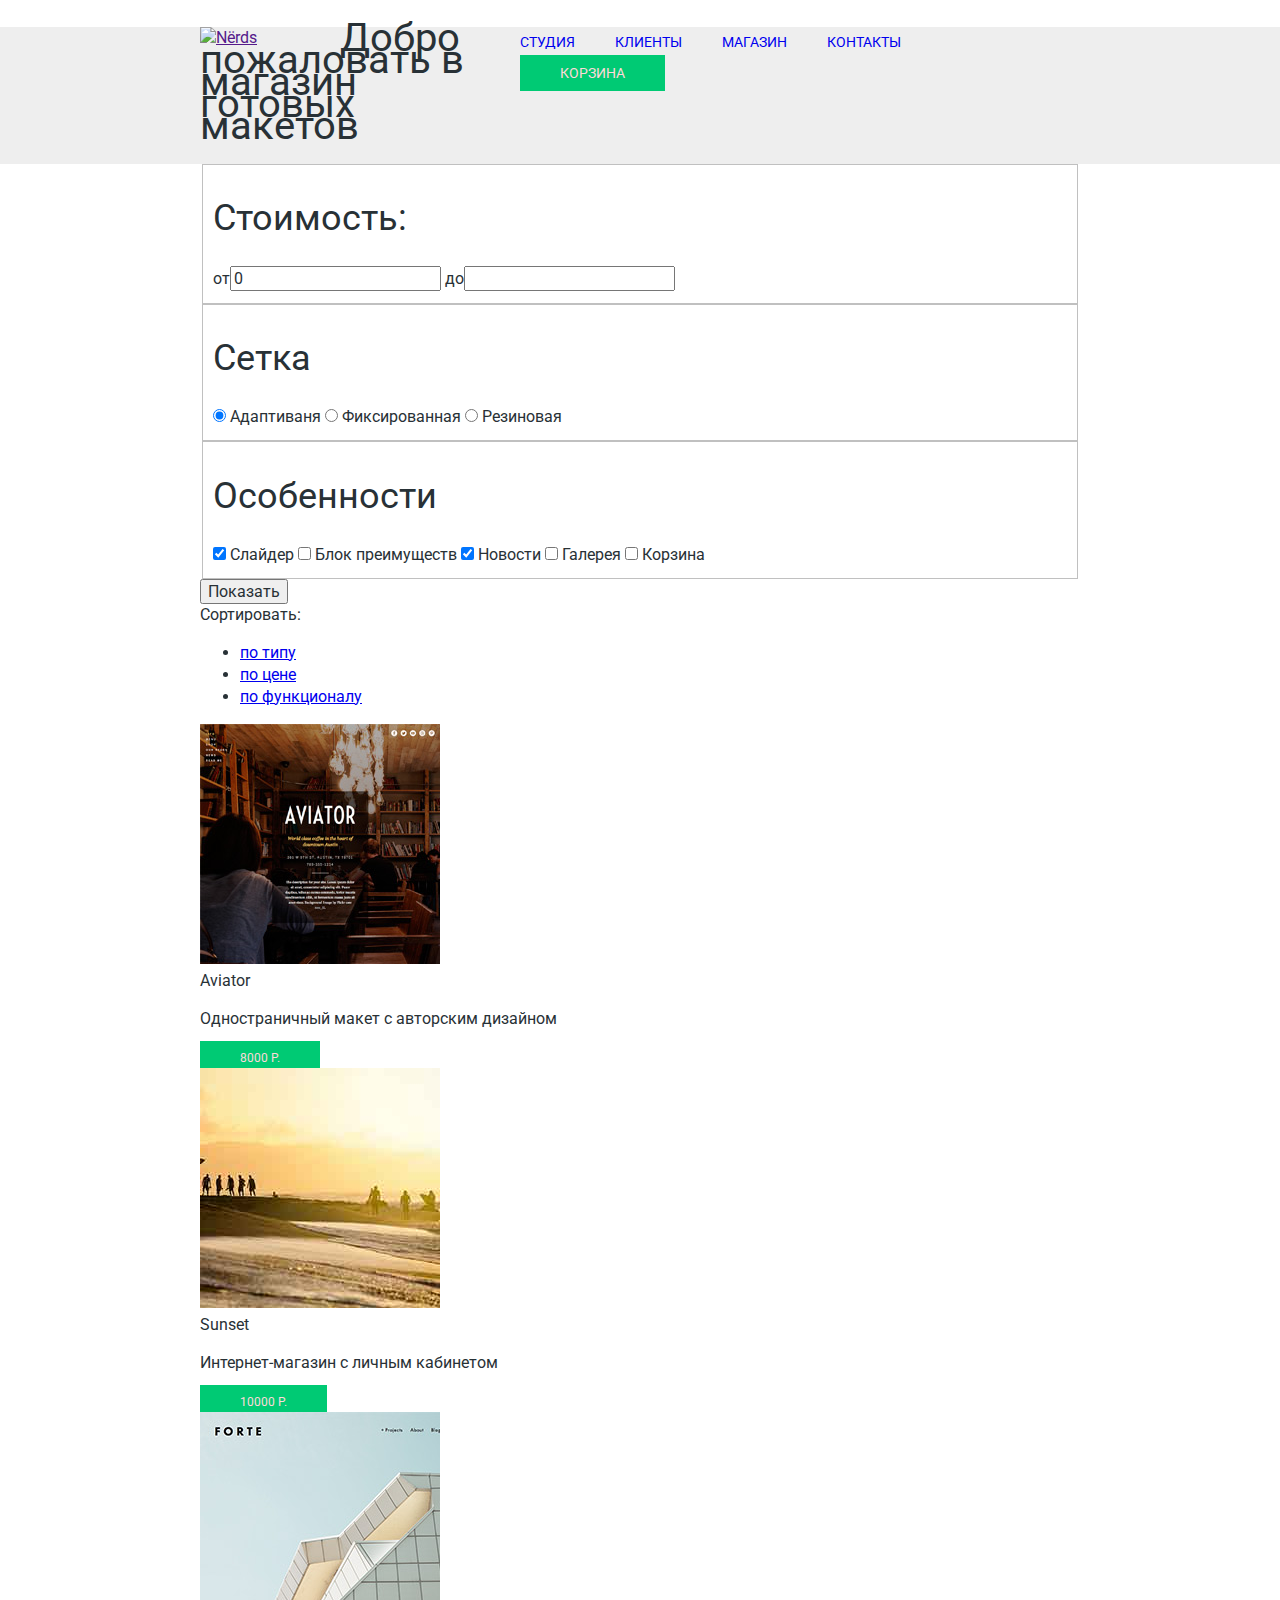
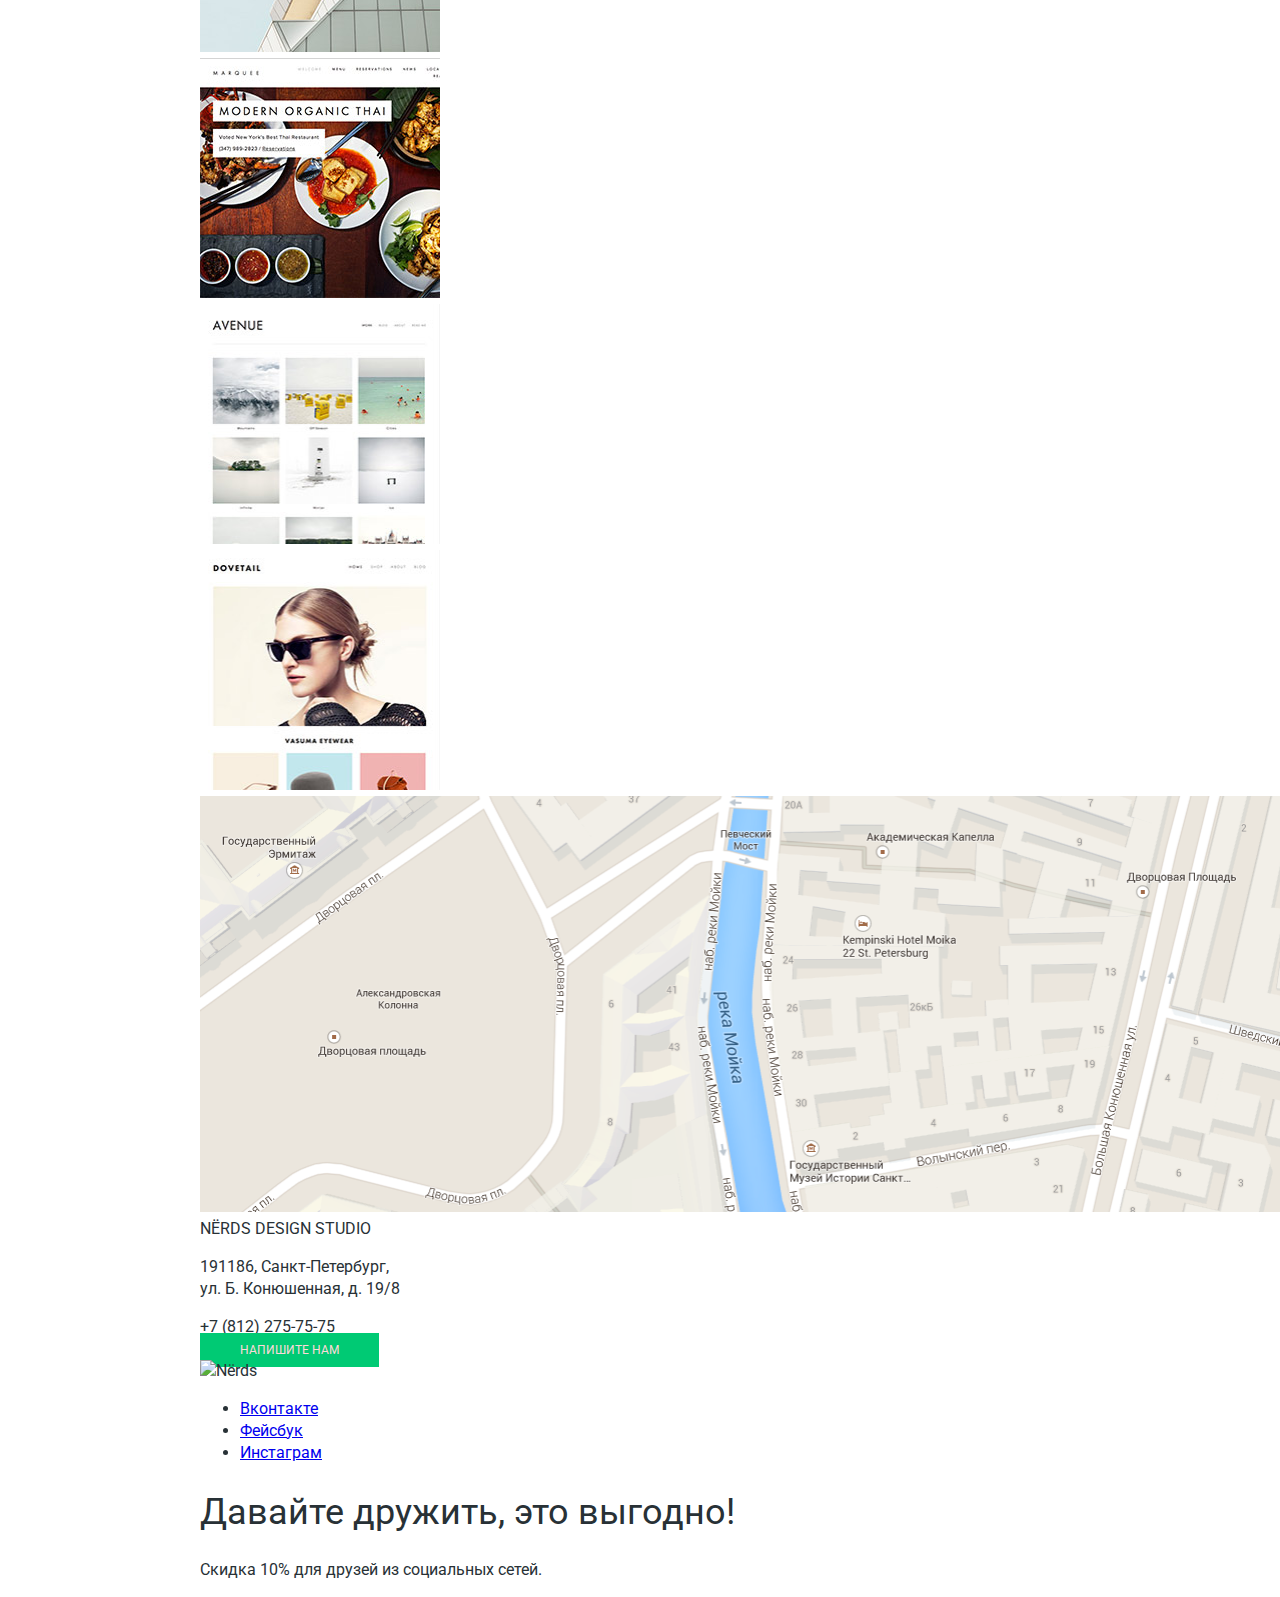
==== catalog.html @ 4772abea "grid nerds style.css for index" ====
<!DOCTYPE html>
<html>
  <head>
    <meta charset="utf-8">
    <title>Дизайн-студия "Nёrds"</title>
    <link href='https://fonts.googleapis.com/css?family=Roboto:500&amp;subset=latin,cyrillic-ext,latin-ext' rel='stylesheet' type='text/css'>
    <link href="css/normalize.css" rel="stylesheet">
    <link href="css/style.css" rel="stylesheet">
  </head>
  <body>
    <header class="main-header">
      <div class="container clearfix">
        <div class="header-logo">
          <a href=""><img src="img/logo.png" width="160" height="88" alt="Nёrds"></a>
        </div>
        <nav class="breadcrumbs">
          <ul>
            <li>
              <a href="#">Студия</a>
            </li>
            <li>
              <a href="#">Клиенты</a>
            </li>
            <li>
              <a href="#">Магазин</a>
            </li>
            <li>
              <a href="#">Контакты</a>
            </li>
          </ul>
          <a class="cart btn" href="#">Корзина</a>
        </nav>
        <h1 class="page-title">Добро пожаловать в магазин готовых макетов</h1>
      </div>
    </header>
    <main class="container clearfix">
      <div class="filter-block">
        <form action="#" method="get">
          <fieldset>
            <h2 class="price">Стоимость:</h2>
            <div class="range">
              <span class="range left"></span>
              <span class="range-right"></span>
            </div>
            <label>от<input type="number" name="price-from" value="0"> </label>
            <label>до<input type="number" name="price-to" value"15000"> </label>
          </fieldset>
          <fieldset>
            <h2 class="grid">Сетка</h2>
            <label>
              <input type="radio" name="grid" value="responsive" checked>
              Адаптиваня
            </label>
            <label>
              <input type="radio" name="grid" value="fixed">
              Фиксированная
            </label>
            <label>
              <input type="radio" name="grid" value="fluid">
              Резиновая
            </label>
          </fieldset>
          <fieldset>
            <h2>Особенности</h2>
            <label><input type="checkbox" name="slider" checked>
              Слайдер
            </label>
            <label><input type="checkbox" name="features">
              Блок преимуществ
            </label>
            <label><input type="checkbox" name="news"checked>
              Новости
            </label>
            <label><input type="checkbox" name="gallery">
              Галерея
            </label>
            <label><input type="checkbox" name="busket">
              Корзина
            </label>
          </fieldset>
          <input type="submit" value="Показать">
        </form>
      </div>
      <div class="catalog-box"
        <div class="sorter-panel">
          <span class="sort">Сортировать:</span>
          <ul>
            <li>
              <a class="by-type" href="#">по типу</a>
            </li>
            <li>
              <a class="by-price" href="#">по цене</a>
            </li>
            <li>
              <a class="by-function" href="#">по функционалу</a>
            </li>
          </ul>
          <spam class="sorter-indicator"></spam>
        </div>
        <div class="layout-catalog">

          <div class="layout layout-1">
            <div class="layout-box top-strip"></div>
            <a class="layout-preview" href="#">
              <img src="img/aviator.jpg" width="240" height="240" alt="Aviator">
            </a>
            <div class="layout-1 hidden">
              <span>Aviator</span>
              <p>Одностраничный макет с авторским дизайном</p>
              <a class="price btn" href="#">8000 р.</a>
            </div>
          </div>
          <div class="layout layout-2">
            <div class="layout-box top-strip"></div>
            <a class="layout-preview active" href="#">
              <img src="img/sunset.jpg" width="240" height="240" alt="Sunset">
            </a>
            <div class="layout-2 hidden">
              <span>Sunset</span>
              <p>Интернет-магазин с личным кабинетом</p>
              <a class="price btn" href="#">10000 р.</a>
            </div>
          </div>
          <div class="layout layout-3">
            <div class="layout-box top-strip"></div>
            <a class="layout-preview" href="#">
              <img src="img/forte.jpg" width="240" height="240" alt="Forte">
            </a>
          </div>
          <div class="layout layout-4">
            <div class="layout-box top-strip"></div>
            <a class="layout-preview" href="#">
              <img src="img/modern-organic.jpg" width="240" height="240" alt="Modern Organic Thai">
            </a>
          </div>
          <div class="layout layout-5">
            <div class="layout-box top-strip"></div>
            <a class="layout-preview" href="#">
              <img src="img/avenue.jpg" width="240" height="240" alt="Avenue">
            </a>
          </div>
          <div class="layout layout-6">
            <div class="layout-box top-strip"></div>
            <a class="layout-preview" href="#">
              <img src="img/dovetail.jpg" width="240" height="240" alt="Dovetail">
            </a>
          </div>
        </div>
        <div class="contacts-block">
        <div class="google-map-link">
          <img src="img/google-map-img.png" width="1200" height="416" alt="Google-map">
          <section class="contact-card">
            <span>NЁRDS DESIGN STUDIO</span>
            <p>191186, Санкт-Петербург,<br>
            ул. Б. Конюшенная, д. 19/8</p>
            +7 (812) 275-75-75<br>
            <a class="btn contact-us" href="#">НАПИШИТЕ НАМ</a>
          </section>
          <div class="contact-logo">
            <img src="img/logo-contact-block.png" width="231" height="190" alt="Nёrds">
          </div>
        </div>
      </div>
    </main>
    <footer class="container clearfix">
      <section class="footer-social">
          <ul class="footer-social-links">
            <li>
              <a class="social-btn social-btn-vk" href="#">Вконтакте</a>
            </li>
            <li>
              <a class="social-btn social-btn-fb" href="#">Фейсбук</a>
            </li>
            <li>
              <a class="social-btn social-btn-inst" href="#">Инстаграм</a>
            </li>
          </ul>
        <h2>Давайте дружить, это выгодно!</h2>
        <p>Cкидка 10% для друзей из социальных сетей.</p>
      </section>
    </footer>
  </body>
</html>
---- css/style.css ----
body {
    margin: 0;
    padding: 0;
    font-family: 'Roboto', sans-serif;
    font-weight: normal;
    font-size: 16px;
    line-height: 22px;
    color: #283136;
}

h1 {
    font-family: 'Roboto', sans-serif;
    font-size: 40px;
    font-weight: normal;
}

h2 {
    font-family: 'Roboto', sans-serif;
    font-size: 36px;
    line-height: 36px;
    font-weight: normal;
}

h3 {
    font-family: 'Roboto', sans-serif;
    font-size: 18px;
    line-height: 30px;
    font-weight: normal;
    text-transform: uppercase;

}

.btn {
    text-decoration: none;
    text-transform: uppercase;
    padding-top: 10px;
    padding-right: 40px;
    padding-bottom: 10px;
    padding-left: 40px;
    font-size: 12px;
    color: #fed9da;
    line-height: 18px;
    background-color: #00ca74;

}

/*header*/
.main-header {
    background-color: #eeeeee;
}
 
.container {
    width: 880px;
    margin: 0 auto;
    padding-left: 10px;
    padding-right: 10px;
}

.clearfix::after {
    content: '';
    display: table;
    clear: both;
}

.header-logo {
    width: 140px;
    float: left;
}
 .breadcrumbs {
    float: right;
    width: 560px;
    min-height: 100px;
}

.breadcrumbs ul {
    margin: 0;
    padding: 0;
    font-size: 0px;
    list-style: none;
    width: 490px;
    display: inline-block;
}
.breadcrumbs li {
    display: inline-block;
    margin-right: 40px;
    padding: 0;
} 

.breadcrumbs a {
    font-size: 14px;
    line-height: 30px;
    text-decoration: none;
    text-transform: uppercase;
}

.breadcrumbs li:nth-child(4) {
    margin-right: 60px;
} 

.basket {
    display: inline;
}
 
/*main page*/

.top-promo-block {
    background-color: #eeeeee;
    margin-bottom: 80px;
}

.promo-block {
    width: 380px;
    float: left;
    min-height: 230px;
    margin-right: 20px;
     } 
a.news {
    text-decoration: none;
}
.slider {
    width: 480px;
    float: right;
}
.top-slider {
    width:380px;
    margin-left:140px;
}
.slider-indicator ul {
    margin: 0;
    padding: 0;
    font-size: 0px;
    list-style: none;

}
.slider-indicator li{
    list-style: none;
    display: inline-block;
    list-style: none;

}

.services-block {
    border-bottom: 2px solid #eeeeee;
    margin-bottom: 60px;
}

.service-column {
    float: left;
    width: 240px;
    margin-right: 80px;
    margin-bottom: 80px;
    min-height: 300px;
}
.service-column:nth-child(3) {
    margin-right: 0px;
}

.service-column p {
    font-size: 12px;
    margin-bottom: 30px;
}
.main-content {
    border-bottom: 2px solid #eeeeee;
    margin-bottom: 80px;
}

.important-info { 
    float: left;
    width: 580px;
    min-height: 255px;
    margin-bottom: 80px;
}

.list-of-services {
    margin: 0;
    padding: 0;
}
.work-terms {
    float: right;
    width: 240px;
}
.main-content-logo {
    text-align: center;
}
.work-terms-list {
    text-align: left;
}

.partner-block {
    border-bottom: 2px solid #eeeeee;
    margin-bottom: 85px;
    font-size: 0px;
    text-align: center;
  }

.partner-logo {
    width: 290px;
    display: inline-block;
    min-height: 85px;
    margin-bottom: 35px;

}
}
    

}
 /*
 .main-navigation ul {
    margin: 0;
    padding: 0;
    list-style: none;
 }
 
 .main-navigation li {
    display: inline-block;
}
 
 .main-navigation a  {
    font-size: 16px;
    text-transform: uppercase;
    text-decoration: none;
 }
 
 .user-block {
    float: right;
    width: 140px;
    min-height: 70px;
}
  .main-header a {
    font-size: 16px;
    text-transform: uppercase;
    text-decoration: none;
 }

.inner-page-title {
    background-color: #d2e3ca;
    margin-bottom: 60px;
}

.inner-page-title h1 {
    text-transform: uppercase;
    margin: 0px;
    margin-bottom: 30px;
}

.breadcrumbs ul {
    margin: 0px;
    padding: 0px;
}

.breadcrumbs ul li{
    display: inline-block;
    margin: 0;
    margin-right: 40px;
}

.breadcrumbs a {
    text-decoration: none;
    text-transform: uppercase;
    color: black;
    font-size: 14px;
}

.filter-block {
    width: 230px;
    float: left;
    margin-right: 10px;
    min-height: 600px;
    text-transform: uppercase;
    background-color: #dacfdc;
}

.filter-block h2 {
    text-transform: uppercase;
    font-size:  24px;
}

input[type=checkbox] {
    display: none;
}

input[type=radio] {
    display: none;
}

label {
    display: block;
    padding-bottom: 20px;
}

.catalog-container {
    width: 700px;
    float: left;
    min-height: 730px;
    font-size: 0px;
    background-color: #dacfff;
}

.catalog-item {
    width: 220px;
    height: 280px;
    display: inline-block;
    font-size: 14px;
    margin: 0px;
    padding: 0px;
    margin-right: 20px;
 
}

.catalog-item:nth-child(3n){
    margin-right: 0;
}

.item-image img {
    margin-bottom:  15px;
}

.item-description {
    min-height: 50px;
  
    text-decoration: none;
    text-transform:  uppercase;

}

.item-price{
    min-height: 40px;
    margin-bottom: 15px;
    font-size: 14px;
    text-transform:  uppercase;
    vertical-align: middle;
}
.pagination ul {
    font-size: 0px;
    margin-bottom: 55px;
    margin-top: 55px;
}
.pagination li{
    font-size: 14px;
    display: inline-block;
    margin-right: 15px;

}

.footer-contacts {
    margin-top: 20px;
   float: left;
   width: 380px;
   margin-right: 20px;
 }
 
 .footer-social {
   float: left;
   width: 140px;
   margin-right: 20px;
 }
 
 .footer-copyright {
   float: right;
   width: 200px;
 }
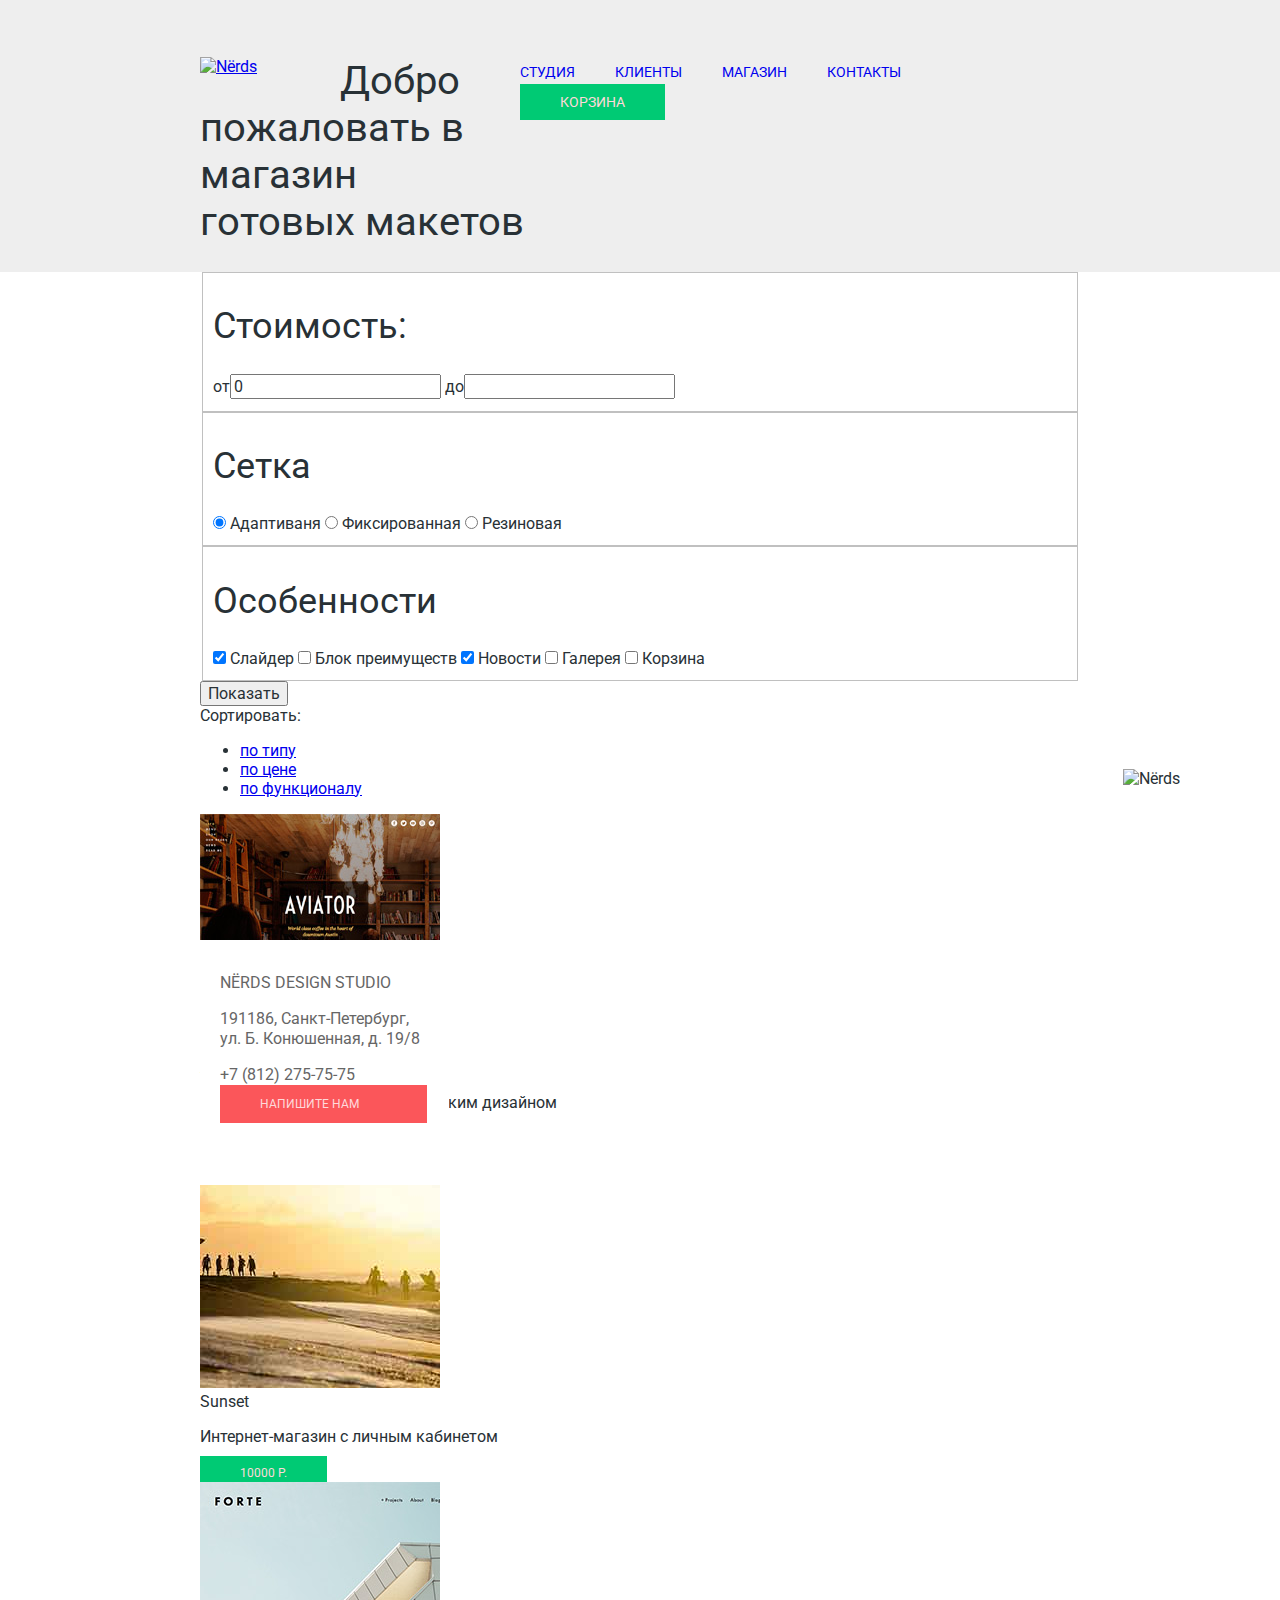
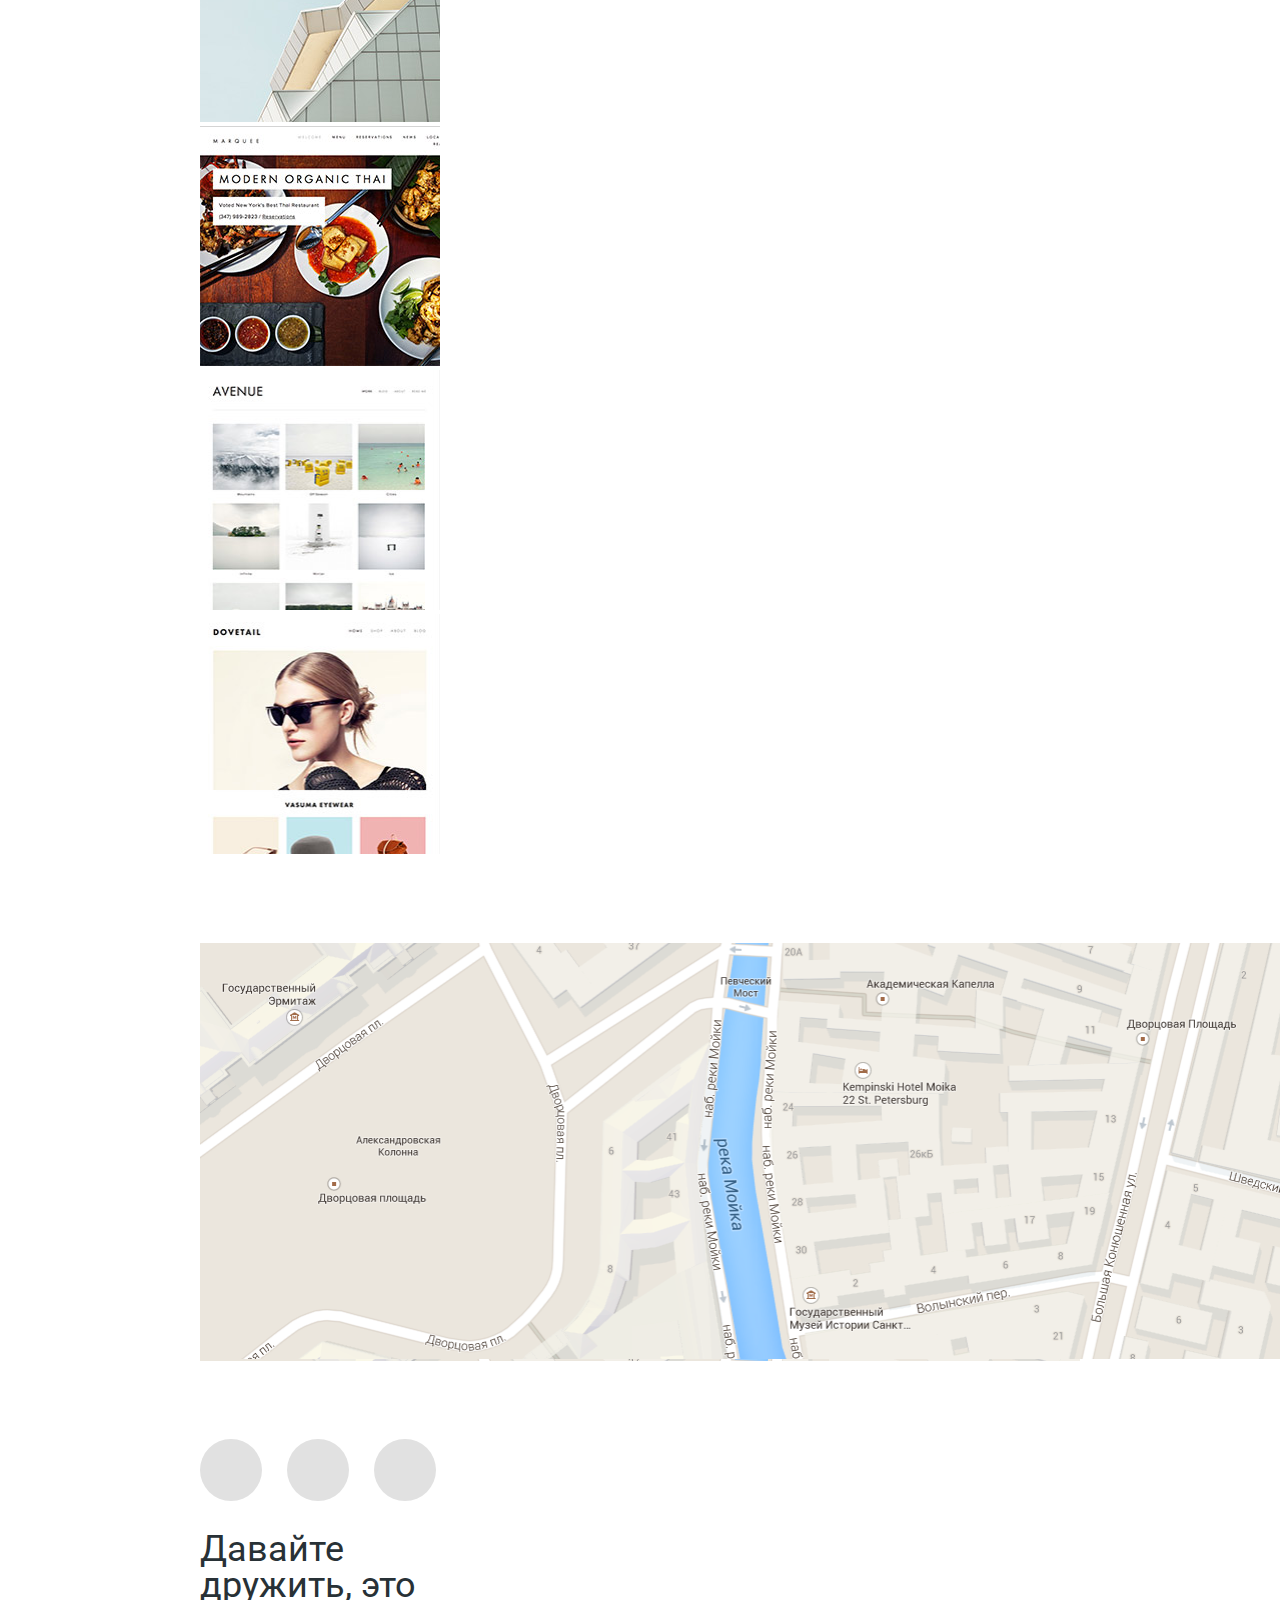
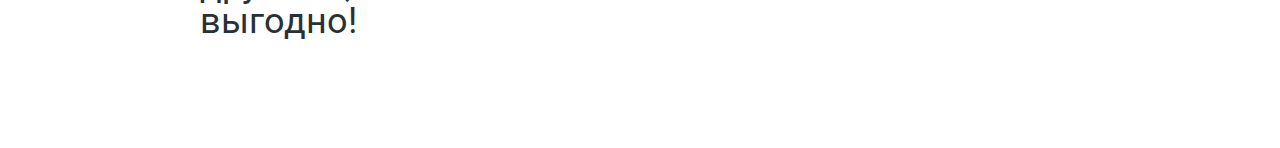
==== commit 98cd61a6: "broken page" ====
--- a/catalog.html
+++ b/catalog.html
@@ -11,7 +11,7 @@
     <header class="main-header">
       <div class="container clearfix">
         <div class="header-logo">
-          <a href=""><img src="img/logo.png" width="160" height="88" alt="Nёrds"></a>
+          <a href="index.html"><img src="img/logo.png" width="160" height="88" alt="Nёrds"></a>
         </div>
         <nav class="breadcrumbs">
           <ul>
@@ -154,7 +154,7 @@
             <p>191186, Санкт-Петербург,<br>
             ул. Б. Конюшенная, д. 19/8</p>
             +7 (812) 275-75-75<br>
-            <a class="btn contact-us" href="#">НАПИШИТЕ НАМ</a>
+            <a class="btn contact-us" href="index.html">НАПИШИТЕ НАМ</a>
           </section>
           <div class="contact-logo">
             <img src="img/logo-contact-block.png" width="231" height="190" alt="Nёrds">
--- a/css/style.css
+++ b/css/style.css
@@ -1,11 +1,9 @@
 
 body {
     margin: 0;
-    padding: 0;
     font-family: 'Roboto', sans-serif;
     font-weight: normal;
     font-size: 16px;
-    line-height: 22px;
     color: #283136;
 }
 
@@ -47,6 +45,7 @@
 
 /*header*/
 .main-header {
+    padding-top: 30px;
     background-color: #eeeeee;
 }
  
@@ -55,6 +54,7 @@
     margin: 0 auto;
     padding-left: 10px;
     padding-right: 10px;
+
 }
 
 .clearfix::after {
@@ -108,6 +108,21 @@
     background-color: #eeeeee;
     margin-bottom: 80px;
 }
+
+.slider {
+    min-height: 310px;
+}
+.slide-text {
+    width: 500px;
+    padding: 30px 0;
+}
+.slide-slogan {
+    font-size: 36px;
+    font-weight: 500px;
+}
+
+
+/*
 
 .promo-block {
     width: 380px;
@@ -139,7 +154,7 @@
     list-style: none;
 
 }
-
+*/
 .services-block {
     border-bottom: 2px solid #eeeeee;
     margin-bottom: 60px;
@@ -162,7 +177,6 @@
 }
 .main-content {
     border-bottom: 2px solid #eeeeee;
-    margin-bottom: 80px;
 }
 
 .important-info { 
@@ -181,209 +195,195 @@
     width: 240px;
 }
 .main-content-logo {
+    text-align: center;   
+}
+
+.logo-caption {
+    position: relative;
+    padding-top: 20px;
     text-align: center;
 }
+
+.caption {
+    position: relative;
+    z-index: 10;
+    background: white;
+    padding: 0 5px;
+}
+
+.logo-caption:after {
+    position: absolute;
+    content: "";
+    top: 30px;
+    left: 0;
+    z-index: 0;
+    width: 100%;
+    height: 2px;
+    background: #eeeeee;
+}
+
 .work-terms-list {
     text-align: left;
 }
 
 .partner-block {
-    border-bottom: 2px solid #eeeeee;
-    margin-bottom: 85px;
-    font-size: 0px;
+    display: table;
+    width: 100%;
+    border-bottom: 2px solid #eeeeee;  
+}
+
+.partner-logo {
+    display: table-cell;
     text-align: center;
-  }
-
-.partner-logo {
-    width: 290px;
+    line-height: 165px;
+}
+
+.partner-logo img {
+    vertical-align: middle;
+}
+
+.contacts-block {
+    height: 418px;
+    width: 100%;
+    margin-top: 85px;
+    background-image: url("../img/google-map-img.png") ;
+}
+
+ /*
+.partner-block {
+    background-color: green;
+      font-size:0px;
+                                                                                                                                  
+}
+
+a.partner-logo{
+    font-size: 14px;
+    width: 33.33%;
+    display:inline-block;
+    line-height: 165px;
+    vertical-align: middle;
+    text-align:center;
+    box-sizing: border-box;
+    background-color: yellow;
+}
+*/
+
+
+.contacts-block>.container {
+    position: relative;
+        
+}
+ .contact-card {
+    position: absolute;
+    bottom: -285px;
+    width: 207px;
+    padding-right: 22px;
+    padding-left: 20px;
+    padding-bottom: 26px;
+    padding-top: 33px;
+    font-size: 16px;
+    line-height: 20px;
+    color: #666666;
+    background-color: #ffffff;
+}
+ 
+.contact-header {
+    text-transform: uppercase;
+    font-size: 16px;
+    line-height: 30px;
+    color:#6b6b6b;
+}
+
+.adress {
+    margin-top: 25px;
+    margin-bottom: 25px;
+}
+
+.phone {
+    display: block;
+    margin-bottom: 33px;
+
+}
+.contact-us {
+    display: block;
+    margin-left: 24;
+    margin-bottom: 36px;
+    background-color: #fb565a;
+
+}
+.contact-logo {
+    position: absolute;
+    bottom: 112px;
+    right: 100px;
+}
+
+footer {
+    padding-top: 78px;
+}
+.footer-social {
+    float:left;
+    width: 300px;
+    font-size: 0;
+    padding-bottom: 80px;
+}
+.footer-social ul {
+    margin: 0;
+    padding: 0;
+}
+
+.footer-social li {
     display: inline-block;
-    min-height: 85px;
-    margin-bottom: 35px;
-
-}
-}
-    
-
-}
- /*
- .main-navigation ul {
-    margin: 0;
-    padding: 0;
-    list-style: none;
+    margin-right: 25px;
+    vertical-align: middle;
+    width: 62px;
+    height: 62px;
+    background-color: #e1e1e1;
+    border-radius: 50%;
  }
- 
- .main-navigation li {
-    display: inline-block;
-}
- 
- .main-navigation a  {
-    font-size: 16px;
-    text-transform: uppercase;
-    text-decoration: none;
- }
- 
- .user-block {
+.social-btn-vk {
+    background-image: url("../img/icon-vk.png");
+}
+.social-btn-fb {
+    background-image: url("../img/icon-fb.png");
+}
+.social-btn-inst {
+    background-image: url("../img/icon-inst.png");
+}
+
+.footer-social-slogan {
     float: right;
-    width: 140px;
-    min-height: 70px;
-}
-  .main-header a {
-    font-size: 16px;
-    text-transform: uppercase;
-    text-decoration: none;
- }
-
-.inner-page-title {
-    background-color: #d2e3ca;
-    margin-bottom: 60px;
-}
-
-.inner-page-title h1 {
-    text-transform: uppercase;
+    width: 560px;
+}
+
+.footer-social-slogan h2 {
     margin: 0px;
-    margin-bottom: 30px;
-}
-
-.breadcrumbs ul {
+    margin-bottom: 7px;
+}
+.footer-social-slogan p {
     margin: 0px;
-    padding: 0px;
-}
-
-.breadcrumbs ul li{
-    display: inline-block;
-    margin: 0;
-    margin-right: 40px;
-}
-
-.breadcrumbs a {
-    text-decoration: none;
-    text-transform: uppercase;
-    color: black;
-    font-size: 14px;
-}
-
-.filter-block {
-    width: 230px;
-    float: left;
-    margin-right: 10px;
-    min-height: 600px;
-    text-transform: uppercase;
-    background-color: #dacfdc;
-}
-
-.filter-block h2 {
-    text-transform: uppercase;
-    font-size:  24px;
-}
-
-input[type=checkbox] {
-    display: none;
-}
-
-input[type=radio] {
-    display: none;
-}
-
-label {
-    display: block;
-    padding-bottom: 20px;
-}
-
-.catalog-container {
-    width: 700px;
-    float: left;
-    min-height: 730px;
-    font-size: 0px;
-    background-color: #dacfff;
-}
-
-.catalog-item {
-    width: 220px;
-    height: 280px;
-    display: inline-block;
-    font-size: 14px;
-    margin: 0px;
-    padding: 0px;
-    margin-right: 20px;
- 
-}
-
-.catalog-item:nth-child(3n){
-    margin-right: 0;
-}
-
-.item-image img {
-    margin-bottom:  15px;
-}
-
-.item-description {
-    min-height: 50px;
-  
-    text-decoration: none;
-    text-transform:  uppercase;
-
-}
-
-.item-price{
-    min-height: 40px;
-    margin-bottom: 15px;
-    font-size: 14px;
-    text-transform:  uppercase;
-    vertical-align: middle;
-}
-.pagination ul {
-    font-size: 0px;
-    margin-bottom: 55px;
-    margin-top: 55px;
-}
-.pagination li{
-    font-size: 14px;
-    display: inline-block;
-    margin-right: 15px;
-
-}
-
-.footer-contacts {
-    margin-top: 20px;
-   float: left;
-   width: 380px;
-   margin-right: 20px;
- }
- 
- .footer-social {
-   float: left;
-   width: 140px;
-   margin-right: 20px;
- }
- 
- .footer-copyright {
-   float: right;
-   width: 200px;
- }
-
-
-
-
-
-
-
-
-
-
-
-
-
-
-
-
-
-
-
-
-
-
-
-
-
-
-
+
+
+
+
+
+
+
+
+
+
+
+
+
+
+
+
+
+
+
+
+
+
+
+
+
+
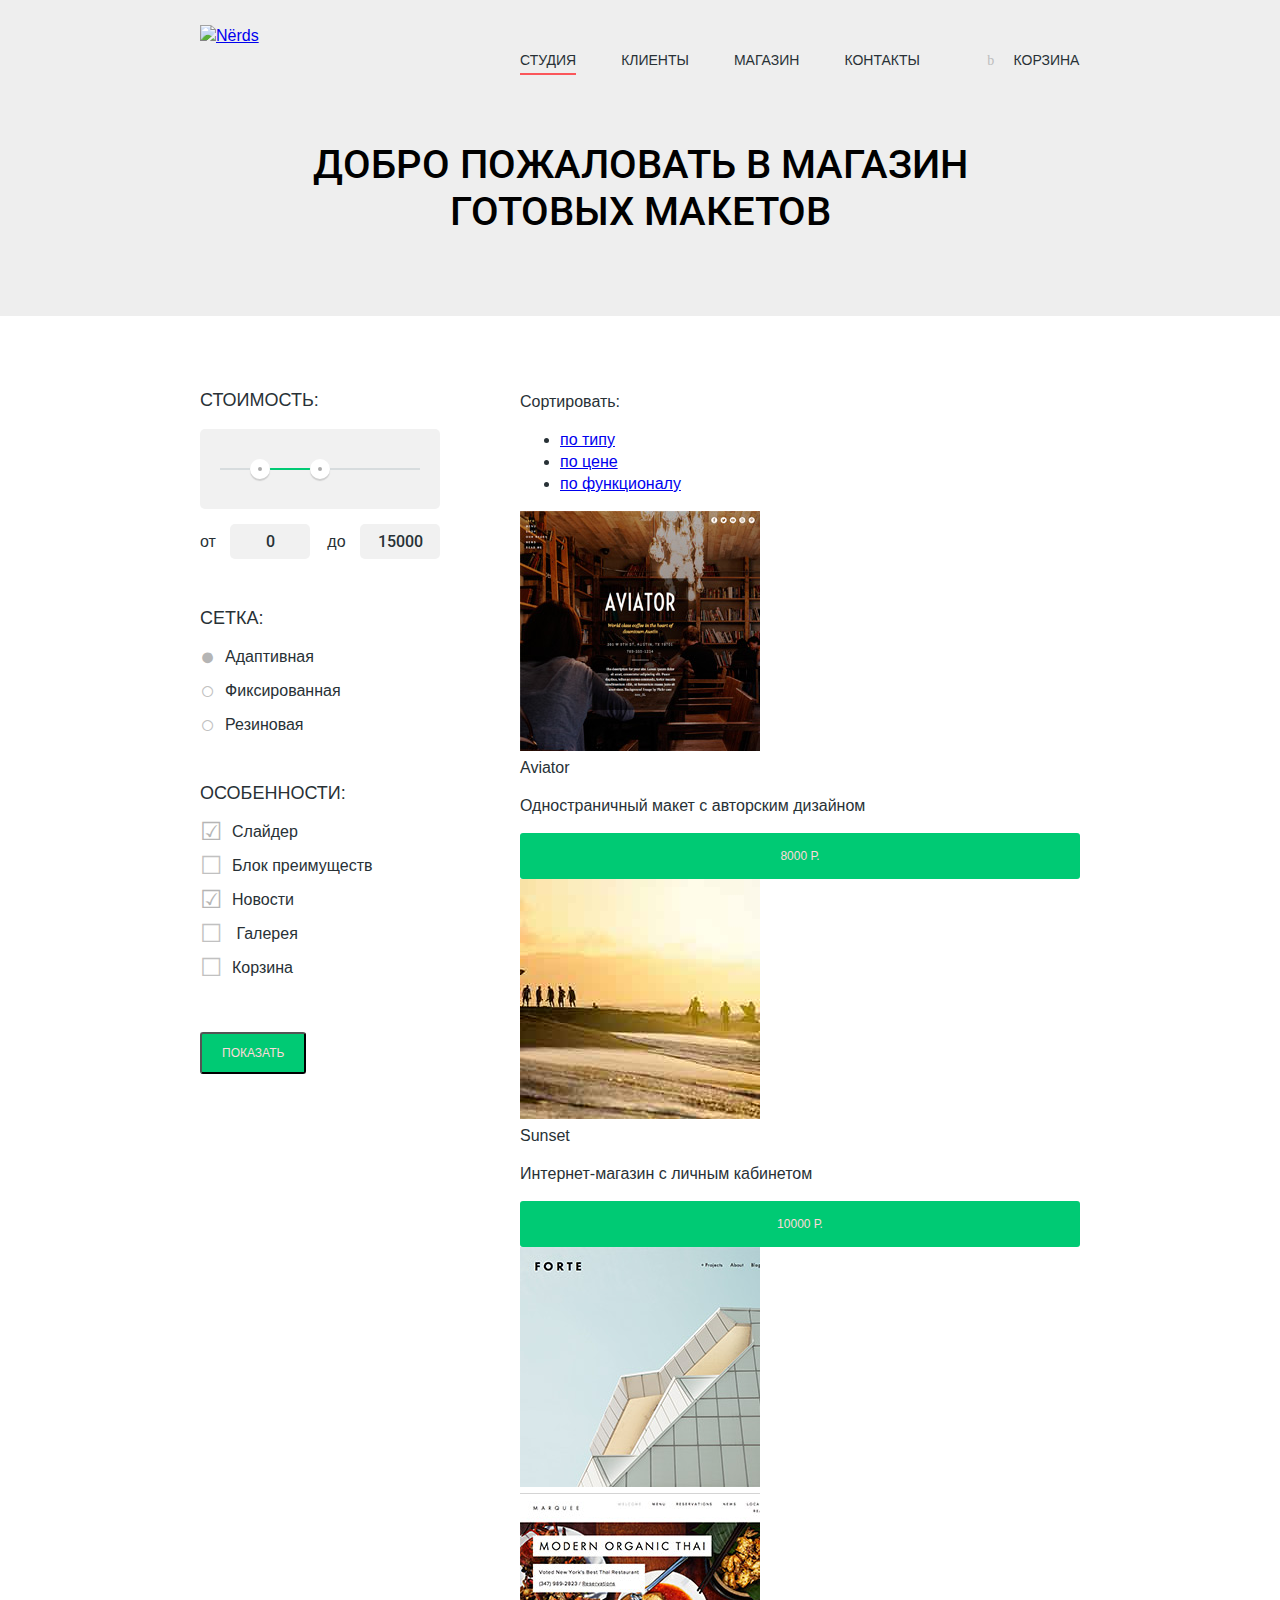
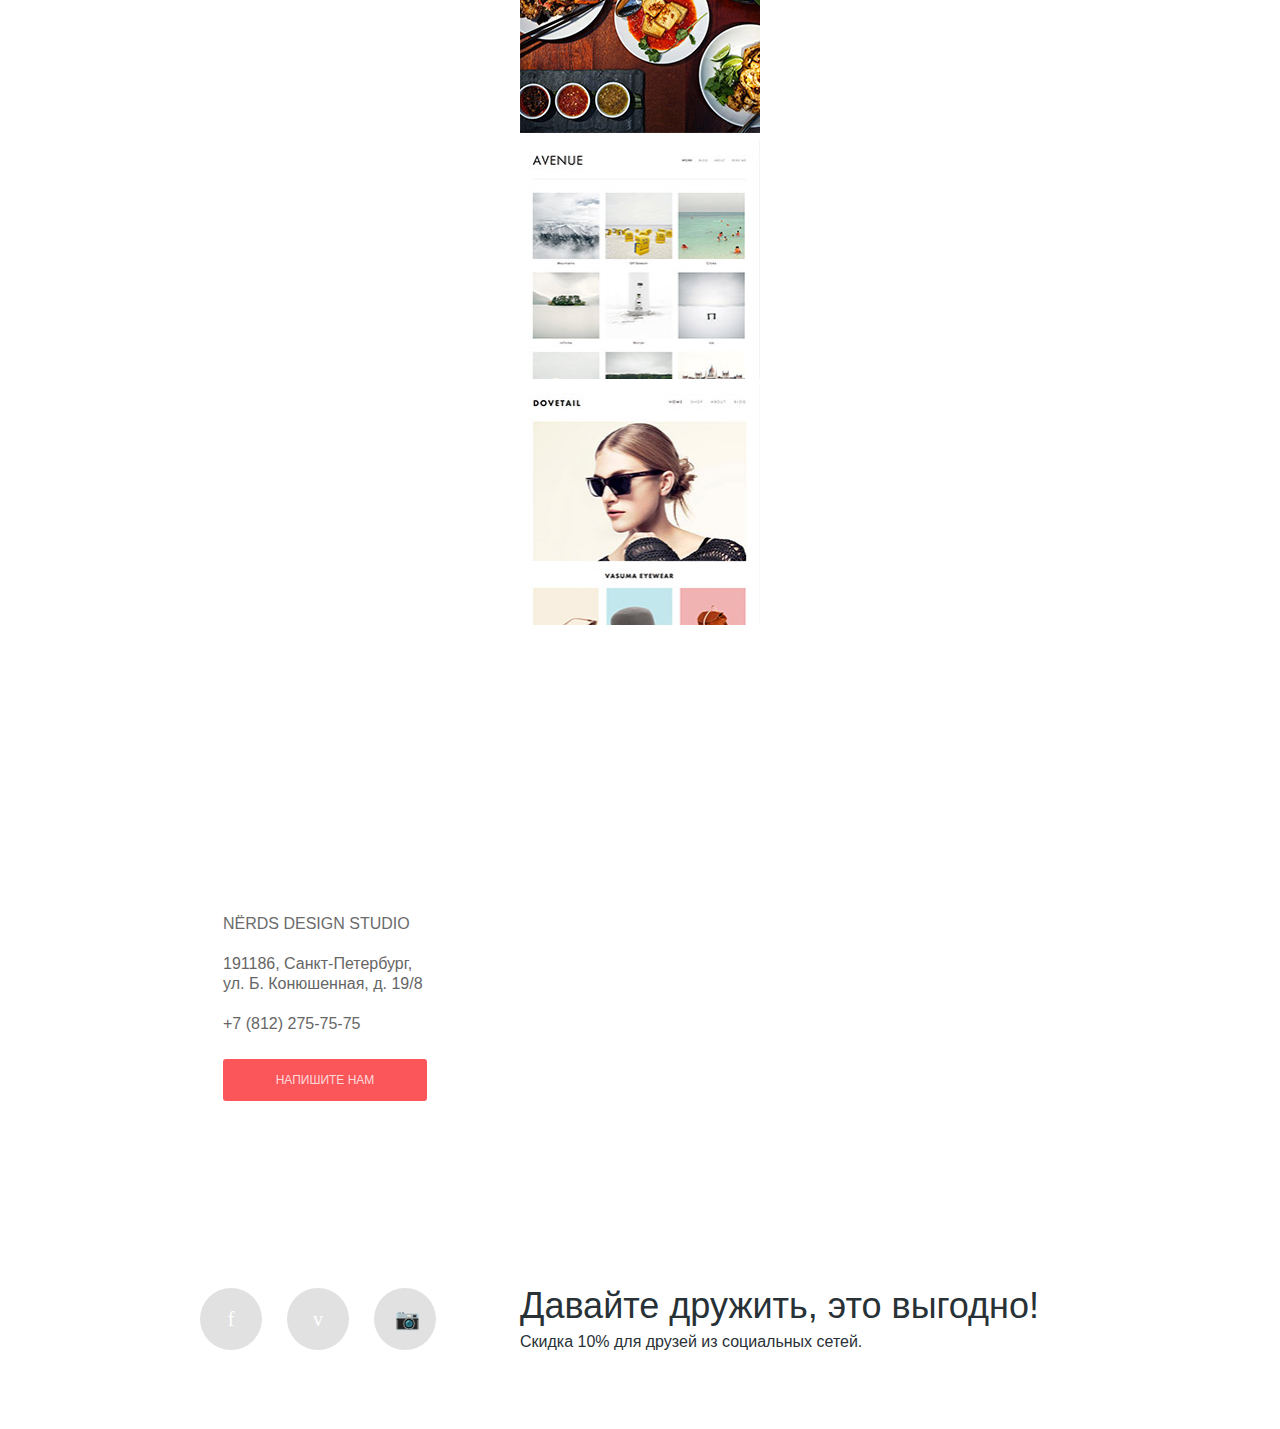
==== commit 4fd2de74: "catalog page styles" ====
--- a/catalog.html
+++ b/catalog.html
@@ -8,80 +8,85 @@
     <link href="css/style.css" rel="stylesheet">
   </head>
   <body>
+
     <header class="main-header">
       <div class="container clearfix">
         <div class="header-logo">
-          <a href="index.html"><img src="img/logo.png" width="160" height="88" alt="Nёrds"></a>
+          <a href="index.html"> <img src="img/logo.png" width="139" height="58" alt="Nёrds"> </a>
         </div>
-        <nav class="breadcrumbs">
+        <nav class="main-menu">
           <ul>
-            <li>
-              <a href="#">Студия</a>
-            </li>
-            <li>
-              <a href="#">Клиенты</a>
-            </li>
-            <li>
-              <a href="#">Магазин</a>
-            </li>
-            <li>
-              <a href="#">Контакты</a>
+            <li class="active">
+              <a href="index.html">Студия</a>
+            </li>
+            <li>
+              <a href="index.html">Клиенты</a>
+            </li>
+            <li>
+              <a href="index.html">Магазин</a>
+            </li>
+            <li>
+              <a href="index.html">Контакты</a>
             </li>
           </ul>
-          <a class="cart btn" href="#">Корзина</a>
+          <div class="basket">
+            <a href="index.html"><i class="icon-basket"></i>Корзина</a>
+          </div> 
         </nav>
-        <h1 class="page-title">Добро пожаловать в магазин готовых макетов</h1>
       </div>
     </header>
-    <main class="container clearfix">
+
+    <div class="main-page-title">
+      <div class="container">
+        <h1 class="big-heading">Добро пожаловать в магазин <br>
+        готовых макетов</h1>
+      </div>
+    </div>
+
+    <main class="container-catalog clearfix">
       <div class="filter-block">
-        <form action="#" method="get">
-          <fieldset>
+        <form action="#" method="GET">            
+          <div class="range-filter">
             <h2 class="price">Стоимость:</h2>
-            <div class="range">
-              <span class="range left"></span>
-              <span class="range-right"></span>
-            </div>
-            <label>от<input type="number" name="price-from" value="0"> </label>
-            <label>до<input type="number" name="price-to" value"15000"> </label>
-          </fieldset>
-          <fieldset>
-            <h2 class="grid">Сетка</h2>
-            <label>
-              <input type="radio" name="grid" value="responsive" checked>
-              Адаптиваня
-            </label>
-            <label>
-              <input type="radio" name="grid" value="fixed">
-              Фиксированная
-            </label>
-            <label>
-              <input type="radio" name="grid" value="fluid">
-              Резиновая
-            </label>
-          </fieldset>
-          <fieldset>
-            <h2>Особенности</h2>
-            <label><input type="checkbox" name="slider" checked>
-              Слайдер
-            </label>
-            <label><input type="checkbox" name="features">
-              Блок преимуществ
-            </label>
-            <label><input type="checkbox" name="news"checked>
-              Новости
-            </label>
-            <label><input type="checkbox" name="gallery">
-              Галерея
-            </label>
-            <label><input type="checkbox" name="busket">
-              Корзина
-            </label>
-          </fieldset>
-          <input type="submit" value="Показать">
+            <div class="range-controls">
+              <div class="scale">
+                <div class="bar" style="margin-left: 20%; width: 30%"></div>
+              </div>
+              <div class="toggle toggle-min"></div>
+              <div class="toggle toggle-max"></div>
+            </div>
+            <div class="price-controls">
+              <label class="min-price">от <input name="min-price" type="text" value="0"></label>
+              <label class="max-price">до <input name="max-price" type="text" value="15000"></label>
+            </div>
+          </div>
+          <div class="grid-filter">
+            <h2 class="grid">Сетка:</h2>
+            <input type="radio" id="grid-1" name="grid" value="responsive" checked>
+            <label for="grid-1">Адаптивная</label>
+            <input type="radio" id="grid-2" name="grid" value="fixed">
+            <label for="grid-2">Фиксированная</label>
+            <input type="radio" id="grid-3" name="grid" value="fluid">
+            <label for="grid-3">Резиновая</label>
+          </div>
+          <div class="features-filter">          
+            <h2>Особенности:</h2>
+              <input type="checkbox" id="feature-1" checked>
+              <label for="feature-1">Слайдер</label>
+              <input type="checkbox" id="feature-2">
+              <label for="feature-2">Блок преимуществ</label>
+              <input type="checkbox" id="feature-3" checked>
+              <label for="feature-3">Новости</label>
+              <input type="checkbox" id="feature-4">
+              <label for="feature-4"> Галерея</label>
+              <input type="checkbox" id="feature-5">
+              <label for="feature-5">Корзина</label>
+            </div>
+            <input type="submit" value="Показать" class="btn">
         </form>
       </div>
-      <div class="catalog-box"
+
+      <div class="catalog-block">
         <div class="sorter-panel">
           <span class="sort">Сортировать:</span>
           <ul>
@@ -97,8 +102,8 @@
           </ul>
           <spam class="sorter-indicator"></spam>
         </div>
+
         <div class="layout-catalog">
-
           <div class="layout layout-1">
             <div class="layout-box top-strip"></div>
             <a class="layout-preview" href="#">
@@ -146,38 +151,64 @@
             </a>
           </div>
         </div>
-        <div class="contacts-block">
-        <div class="google-map-link">
-          <img src="img/google-map-img.png" width="1200" height="416" alt="Google-map">
-          <section class="contact-card">
-            <span>NЁRDS DESIGN STUDIO</span>
-            <p>191186, Санкт-Петербург,<br>
-            ул. Б. Конюшенная, д. 19/8</p>
-            +7 (812) 275-75-75<br>
-            <a class="btn contact-us" href="index.html">НАПИШИТЕ НАМ</a>
-          </section>
-          <div class="contact-logo">
-            <img src="img/logo-contact-block.png" width="231" height="190" alt="Nёrds">
-          </div>
-        </div>
       </div>
     </main>
+
+
+    <div class="contacts-block" id="map">  
+      <div class="container">
+        <section class="contact-card">
+          <span class="contact-header">NЁRDS DESIGN STUDIO</span>
+          <p class="adress">191186, Санкт-Петербург,<br>
+          ул. Б. Конюшенная, д. 19/8</p>
+          <span class="phone">+7 (812) 275-75-75</span>
+          <a class="btn contact-us" href="#">НАПИШИТЕ НАМ</a>
+        </section>
+      </div>
+    </div>   
+
     <footer class="container clearfix">
-      <section class="footer-social">
-          <ul class="footer-social-links">
-            <li>
-              <a class="social-btn social-btn-vk" href="#">Вконтакте</a>
-            </li>
-            <li>
-              <a class="social-btn social-btn-fb" href="#">Фейсбук</a>
-            </li>
-            <li>
-              <a class="social-btn social-btn-inst" href="#">Инстаграм</a>
-            </li>
-          </ul>
+      <div class="footer-social">   
+        <ul class="footer-social-links">
+          <li>
+            <a class="social-btn social-btn-vk" href="#"><i class="icon-facebook"></i></a>          
+          </li>
+          <li>
+            <a class="social-btn social-btn-fb" href="#"> <i class="icon-vk"></i></a>
+          </li>
+          <li>
+            <a class="social-btn social-btn-inst" href="#"><i class="icon-instagramm"></i></a>
+          </li>
+        </ul>      
+      </div>
+      <div class="footer-social-slogan">
         <h2>Давайте дружить, это выгодно!</h2>
         <p>Cкидка 10% для друзей из социальных сетей.</p>
-      </section>
+      </div>
     </footer>
+
+    <script src="http://api-maps.yandex.ru/2.1/?lang=ru_RU" type="text/javascript"></script>
+<script>
+    ymaps.ready(function () {
+    var myMap = new ymaps.Map('map', {
+            center: [59.939460, 30.32048], 
+            zoom: 16 
+        }),
+        myPlacemark = new ymaps.Placemark([59.938554, 30.32248],
+           {
+            hintContent: 'Nёrds'
+        }, {
+            iconLayout: 'default#image',
+            iconImageHref: 'img/baloon.png', 
+            iconImageSize: [231, 190], 
+            iconImageOffset: [-49, -195] 
+        });
+
+    myMap.geoObjects.add(myPlacemark);
+});
+
+</script>
+
+<div id="map" class="map"></div>
   </body>
 </html>
--- a/css/style.css
+++ b/css/style.css
@@ -1,54 +1,128 @@
+
+@charset "UTF-8";
+
+ @font-face {
+  font-family: 'symbols-nerds';
+  src: url('../font/symbols-nerds.eot?27841936');
+  src: url('../font/symbols-nerds.eot?27841936#iefix') format('embedded-opentype'),
+       url('../font/symbols-nerds.woff?27841936') format('woff'),
+       url('../font/symbols-nerds.ttf?27841936') format('truetype'),
+       url('../font/symbols-nerds.svg?27841936#symbols-nerds') format('svg');
+  font-weight: normal;
+  font-style: normal;
+}
+/* Chrome hack: SVG is rendered more smooth in Windozze. 100% magic, uncomment if you need it. */
+/* Note, that will break hinting! In other OS-es font will be not as sharp as it could be */
+/*
+@media screen and (-webkit-min-device-pixel-ratio:0) {
+  @font-face {
+    font-family: 'symbols-nerds';
+    src: url('../font/symbols-nerds.svg?27841936#symbols-nerds') format('svg');
+  }
+}
+*/
+ 
+ [class^="icon-"]:before, [class*=" icon-"]:before {
+  font-family: "symbols-nerds";
+  font-style: normal;
+  font-weight: normal;
+  speak: none;
+ 
+  display: inline-block;
+  text-decoration: inherit;
+  width: 1em;
+  margin-right: .2em;
+  text-align: center;
+  /* opacity: .8; */
+ 
+  /* For safety - reset parent styles, that can break glyph codes*/
+  font-variant: normal;
+  text-transform: none;
+     
+  /* fix buttons height, for twitter bootstrap */
+  line-height: 1em;
+ 
+  /* Animation center compensation - margins should be symmetric */
+  /* remove if not needed */
+  margin-left: .2em;
+ 
+  /* you can be more comfortable with increased icons size */
+  /* font-size: 120%; */
+ 
+  /* Uncomment for 3D effect */
+  /* text-shadow: 1px 1px 1px rgba(127, 127, 127, 0.3); */
+}
+ 
+.icon-basket:before { content: '\62'; } /* 'b' */
+.icon-facebook:before { content: '\66'; } /* 'f' */
+.icon-twitter:before { content: '\74'; } /* 't' */
+.icon-vk:before { content: '\76'; } /* 'v' */
+.icon-up-dir:before { content: '\25b2'; } /* '▲' */
+.icon-down-dir:before { content: '\25bc'; } /* '▼' */
+.icon-circle:before { content: '\25cb'; } /* '○' */
+.icon-circle-dot:before { content: '\25cf'; } /* '●' */
+.icon-check-off:before { content: '\2610'; } /* '☐' */
+.icon-check-on:before { content: '\2611'; } /* '☑' */
+.icon-instagramm:before { content: '📷'; } /* '\1f4f7' */
+ 
+ /*INDEX-page styles*/
 
 body {
+    padding: 0;
     margin: 0;
-    font-family: 'Roboto', sans-serif;
-    font-weight: normal;
+    font-family: 'Roboto' 'Arial' sans-serif;
+    font-weight: 500;
     font-size: 16px;
+    line-height: 22px;
     color: #283136;
 }
 
 h1 {
-    font-family: 'Roboto', sans-serif;
+    font-family: 'Roboto' 'Arial' sans-serif;
     font-size: 40px;
-    font-weight: normal;
+    font-weight: 500;
 }
 
 h2 {
-    font-family: 'Roboto', sans-serif;
+    font-family: 'Roboto' 'Arial' sans-serif;
     font-size: 36px;
     line-height: 36px;
-    font-weight: normal;
+    font-weight: 500;
 }
 
 h3 {
-    font-family: 'Roboto', sans-serif;
+    font-family: 'Roboto' 'Arial' sans-serif;
     font-size: 18px;
     line-height: 30px;
-    font-weight: normal;
+    font-weight: 500;
     text-transform: uppercase;
 
 }
 
 .btn {
+    font-size: 12px;
+    font-weight: 300;
+    padding: 12px 20px;
+    color: #fed9da;
+    background-color: #00ca74;
     text-decoration: none;
     text-transform: uppercase;
-    padding-top: 10px;
-    padding-right: 40px;
-    padding-bottom: 10px;
-    padding-left: 40px;
-    font-size: 12px;
-    color: #fed9da;
-    line-height: 18px;
-    background-color: #00ca74;
-
+    text-align: center;
+    display: block;
+    border-radius: 3px;
 }
 
 /*header*/
+
 .main-header {
-    padding-top: 30px;
+    padding-top: 25px;
     background-color: #eeeeee;
 }
- 
+
+.main-header .container {
+    position: relative;
+}
+
 .container {
     width: 880px;
     margin: 0 auto;
@@ -57,7 +131,7 @@
 
 }
 
-.clearfix::after {
+.clearfix:after {
     content: '';
     display: table;
     clear: both;
@@ -67,140 +141,333 @@
     width: 140px;
     float: left;
 }
- .breadcrumbs {
+
+.main-menu {
+    width: 560px;
+    padding-top: 20px;
     float: right;
-    width: 560px;
-    min-height: 100px;
-}
-
-.breadcrumbs ul {
+}
+
+.main-menu ul {
+    display: inline-block;
+    width: 400px;
     margin: 0;
     padding: 0;
     font-size: 0px;
-    list-style: none;
-    width: 490px;
-    display: inline-block;
-}
-.breadcrumbs li {
-    display: inline-block;
-    margin-right: 40px;
-    padding: 0;
+}
+
+.main-menu li {
+    display: inline-block;
+    padding-right: 45px;
+}
+
+
+.main-menu li:last-child{
+    padding-right: 0px;
 } 
-
-.breadcrumbs a {
+.basket {
+    display: inline-block;
+    width: 155px;
+    text-align: right;
+}
+.basket i {
+    margin-right: 13px;
+    padding-left: 15px;
+    color:#bdbdbd;
+}
+
+.main-menu a {
     font-size: 14px;
     line-height: 30px;
+    font-weight:500;
+    color: #283136;
+    padding-bottom: 5px;
     text-decoration: none;
     text-transform: uppercase;
 }
 
-.breadcrumbs li:nth-child(4) {
-    margin-right: 60px;
+.main-menu a:hover {
+    color: #fb565a;
 } 
-
-.basket {
-    display: inline;
-}
- 
+.main-menu a:hover i {
+    color: #fb565a;
+}
+
+.main-menu a:focus{
+    color: #ababab;
+}
+
+.main-menu .active a {
+    border-bottom: 2px #fb565a solid;
+}
+
+/*slider*/
+
+.slider-block {
+    padding-top: 50px;
+    background-color: #eeeeee;
+}
+.slider {
+    position: relative;
+}
+
+.slide-content {
+    min-height: 310px;
+    position: relative;
+    background-repeat: no-repeat;
+    background-position: 100% 10px;
+    display: none;
+
+}
+
+.slider input[type='radio'] {
+    display: none;
+}
+
+.slider-indicator {   
+    position: absolute;
+    bottom: 95px;
+    left:50%;
+    width: 60px;
+    margin-left: -30px;   
+    text-align: center;
+    z-index: 10;  
+}
+
+.slider-indicator label {
+    display: inline-block;
+    width: 4px;
+    height: 4px;
+    cursor: pointer;
+    margin: 0 3px;
+    vertical-align: top;
+    border: 3px solid white;
+    border-radius: 50%;
+    background: #ffffff;
+}
+
+.slide-text {
+    padding: 30px 0;
+    width: 500px;
+}
+
+.slide-slogan {
+    margin:0;
+    font-weight: 500;
+}
+
+.slider-text p {
+    line-height: 22px;
+}
+
+.slider .btn {
+    background-color: #fb565a;
+    width: 200px;
+}
+
+.slider .btn:hover {
+    background-color: #d6494d;
+}
+
+.slider .btn:focus{
+    background-color: #b63538;
+}
+.slide-content:nth-child(1) {
+    background-image: url("../img/slider-1.png");
+
+}
+
+.slide-content:nth-child(2) {
+    background-image: url("../img/slider-2.png");
+}
+    
+.slide-content:nth-child(3) {
+    background-image:  url("../img/slider-3.png");    
+}
+
+#btn-1:checked ~ .slides .slide-content:nth-child(1) {
+    display: block;
+}
+#btn-2:checked ~ .slides .slide-content:nth-child(2) {
+    display: block;
+}
+#btn-3:checked ~ .slides .slide-content:nth-child(3) {
+    display: block;
+}
+#btn-1:checked ~ .slider-indicator label[for="btn-1"] {
+    background-color: #c1c1c1;
+}
+#btn-2:checked ~ .slider-indicator label[for="btn-2"] {
+    background-color: #c1c1c1;
+}
+#btn-3:checked ~ .slider-indicator label[for="btn-3"] {
+    background-color: #c1c1c1;
+}
+ 
+
 /*main page*/
 
-.top-promo-block {
-    background-color: #eeeeee;
-    margin-bottom: 80px;
-}
-
-.slider {
-    min-height: 310px;
-}
-.slide-text {
-    width: 500px;
-    padding: 30px 0;
-}
-.slide-slogan {
-    font-size: 36px;
-    font-weight: 500px;
-}
-
-
-/*
-
-.promo-block {
-    width: 380px;
-    float: left;
-    min-height: 230px;
-    margin-right: 20px;
-     } 
-a.news {
-    text-decoration: none;
-}
-.slider {
-    width: 480px;
-    float: right;
-}
-.top-slider {
-    width:380px;
-    margin-left:140px;
-}
-.slider-indicator ul {
-    margin: 0;
-    padding: 0;
-    font-size: 0px;
-    list-style: none;
-
-}
-.slider-indicator li{
-    list-style: none;
-    display: inline-block;
-    list-style: none;
-
-}
-*/
+.main-content {
+    background-color: #ffffff;
+}
 .services-block {
     border-bottom: 2px solid #eeeeee;
-    margin-bottom: 60px;
+    padding-top: 80px;
+    padding-bottom: 80px;
 }
 
 .service-column {
     float: left;
     width: 240px;
-    margin-right: 80px;
-    margin-bottom: 80px;
     min-height: 300px;
-}
+    margin-right: 80px;    
+}
+
+.service-image {
+    width: 240px;
+    height: 124px;
+    overflow: hidden;
+}
+
+.service-image img {
+  max-width: 100%;
+}
+
 .service-column:nth-child(3) {
     margin-right: 0px;
 }
 
+.service-title {
+    font-size: 18px;
+    line-height: 30px;
+    margin-top:24px;
+    margin-bottom: 10px;
+}
 .service-column p {
+    font-size: 15px;
+    line-height: 22px;
+    margin-bottom: 26px;
+}
+
+.service-column .btn{
     font-size: 12px;
-    margin-bottom: 30px;
-}
-.main-content {
+    font-weight: 300;
+    padding: 12px 38px;
+    color: #fed9da;
+    text-decoration: none;
+    text-transform: uppercase;
+    text-align: center;
+    border-radius: 3px;
+    display: inline-block;
+}
+
+a.order-1 {
+    background-color: #fb565a;
+
+}  
+
+a.order-1:hover {
+    background-color: #d6494d;
+}
+
+a.order-1:focus{
+    background-color: #b63538;
+}
+
+a.order-2 {
+    background-color: #00ca74;
+
+}  
+
+a.order-2:hover {
+    background-color: #01a25e;
+}
+
+a.order-2:focus{
+    background-color: #009053;
+}
+a.order-3 {
+    background-color: #efc84a;
+
+}  
+
+a.order-3:hover {
+    background-color: #d6ae2c;
+}
+
+a.order-3:focus{
+    background-color: #c09b24;
+}
+
+.company-description {
     border-bottom: 2px solid #eeeeee;
-}
-
-.important-info { 
+    padding-top: 58px;
+    padding-bottom: 46px;
+}
+
+.column-left{ 
     float: left;
     width: 580px;
-    min-height: 255px;
-    margin-bottom: 80px;
-}
-
-.list-of-services {
+    min-height: 350px;
+}
+
+.principals h2 {
+    font-size: 36px;
+    line-height: 36px;
+    margin-top: 10px;
+    margin-bottom: 15px;
+}
+.principals p {
+    font-size: 16px;
+    line-height: 22px;
+    margin: 0;
+    margin-bottom: 40px;
+
+}
+.company-description  h3 {
+    font-size: 16px;
+    line-height: 22px;
     margin: 0;
     padding: 0;
-}
-.work-terms {
+    margin-bottom: 25px;
+}
+
+.company-description  ul {
+    padding: 0;
+    margin: 0;
+    list-style: none;
+}
+
+.company-description li {
+    position:relative;
+    margin-bottom: 25px;
+    padding-left: 37px;
+}
+
+.company-description li:before {
+    content:'';
+    position: absolute;
+    width:25px;
+    height: 2px;
+    background-color: #fb565a;
+    top:50%;
+    left:0;
+}
+
+.column-right {
     float: right;
     width: 240px;
 }
+
 .main-content-logo {
-    text-align: center;   
+    text-align: center; 
+    min-height: 137px;
+    margin-bottom: 40px;  
 }
 
 .logo-caption {
     position: relative;
-    padding-top: 20px;
+    padding-top: 25px;
     text-align: center;
 }
 
@@ -208,13 +475,13 @@
     position: relative;
     z-index: 10;
     background: white;
-    padding: 0 5px;
+    padding: 0 13px;
 }
 
 .logo-caption:after {
     position: absolute;
     content: "";
-    top: 30px;
+    top: 35px;
     left: 0;
     z-index: 0;
     width: 100%;
@@ -222,10 +489,6 @@
     background: #eeeeee;
 }
 
-.work-terms-list {
-    text-align: left;
-}
-
 .partner-block {
     display: table;
     width: 100%;
@@ -242,112 +505,122 @@
     vertical-align: middle;
 }
 
+.partner-block a{
+    opacity: 0.2;
+}
+
+.partner-block a:hover{
+    opacity: 1;
+}
+.partner-block a:focus{
+    opacity: 1;
+}
+
+/*contacts block*/
+
 .contacts-block {
-    height: 418px;
+    height: 416px;
     width: 100%;
     margin-top: 85px;
-    background-image: url("../img/google-map-img.png") ;
-}
-
- /*
-.partner-block {
-    background-color: green;
-      font-size:0px;
-                                                                                                                                  
-}
-
-a.partner-logo{
-    font-size: 14px;
-    width: 33.33%;
-    display:inline-block;
-    line-height: 165px;
-    vertical-align: middle;
-    text-align:center;
-    box-sizing: border-box;
-    background-color: yellow;
-}
-*/
-
-
-.contacts-block>.container {
-    position: relative;
-        
-}
+}
+
+.contacts-block .container {
+    position: relative;  
+    z-index: 1;      
+}
+
  .contact-card {
     position: absolute;
-    bottom: -285px;
-    width: 207px;
-    padding-right: 22px;
-    padding-left: 20px;
-    padding-bottom: 26px;
-    padding-top: 33px;
+    width: 204px;
+    left: 10px;
+    top: 88px;
+    padding: 25px 23px;
     font-size: 16px;
     line-height: 20px;
     color: #666666;
     background-color: #ffffff;
+    z-index: 10;
 }
  
 .contact-header {
     text-transform: uppercase;
     font-size: 16px;
     line-height: 30px;
-    color:#6b6b6b;
+    color: #6b6b6b;
 }
 
 .adress {
-    margin-top: 25px;
-    margin-bottom: 25px;
+    margin-top: 15px;
+    margin-bottom: 20px;
 }
 
 .phone {
     display: block;
-    margin-bottom: 33px;
+    margin-bottom: 25px;
 
 }
 .contact-us {
+    line-height: 18px;
     display: block;
-    margin-left: 24;
-    margin-bottom: 36px;
     background-color: #fb565a;
-
-}
-.contact-logo {
-    position: absolute;
-    bottom: 112px;
-    right: 100px;
-}
+}
+
+.contact-us:hover {
+    background-color: #d6494d;
+}
+
+.contact-us:focus{
+    background-color: #b63538;
+}
+
+
+/*footer*/
 
 footer {
-    padding-top: 78px;
+    padding-top: 76px;
+    padding-bottom: 76px;
 }
 .footer-social {
-    float:left;
-    width: 300px;
-    font-size: 0;
-    padding-bottom: 80px;
-}
+    float: left;
+    width: 240px;
+}
+
 .footer-social ul {
     margin: 0;
     padding: 0;
-}
-
-.footer-social li {
+    font-size: 0;
+    list-style: none;
+}
+
+ .footer-social li {
     display: inline-block;
     margin-right: 25px;
-    vertical-align: middle;
+    vertical-align: top;
+    line-height: 62px;
+    font-size: 20px;
+}
+
+ .footer-social li:last-child {
+    margin-right: 0;
+ }
+
+.social-btn {
+    display: block;
     width: 62px;
     height: 62px;
     background-color: #e1e1e1;
     border-radius: 50%;
- }
-.social-btn-vk {
-    background-image: url("../img/icon-vk.png");
-}
-.social-btn-fb {
-    background-image: url("../img/icon-fb.png");
-}
-.social-btn-inst {
-    background-image: url("../img/icon-inst.png");
+    text-align: center;
+    text-decoration: none;
+    color: #ffffff;
+}
+
+.social-btn:hover {
+    background-color: #fb565a;
+}
+
+.social-btn:focus{
+    background-color: #d6494d;
 }
 
 .footer-social-slogan {
@@ -361,29 +634,198 @@
 }
 .footer-social-slogan p {
     margin: 0px;
-
-
-
-
-
-
-
-
-
-
-
-
-
-
-
-
-
-
-
-
-
-
-
-
-
-
+}
+
+
+/*CATALOG-page styles*/
+
+.main-page-title{
+    background-color: #eeeeee;
+    padding-top: 65px;
+    min-height: 175px;
+}
+
+.big-heading {
+    margin:0;
+    padding:0;
+    font-weight: 500;
+    font-size: 40px;
+    font-family: Roboto, Arial, sans-serif;
+    text-align: center;
+    color: #000000;
+    text-transform: uppercase;
+    line-height: normal;
+}
+
+.container-catalog {
+    width: 880px;
+    margin: 0 auto;
+    padding-left: 10px;
+    padding-right: 10px;
+    padding-top: 75px;
+    padding-bottom: 80px;
+}
+
+.filter-block {
+    width: 240px;
+    float: left;
+}
+.filter-block h2 {
+    font-size: 18px;
+    line-height: 18px;
+    font-weight: 500;
+    margin: 0;
+    margin-bottom: 20px;
+    text-transform: uppercase;
+}
+
+.range-filter {
+    margin-bottom: 50px;
+}
+.range-controls {
+    position: relative;
+    height: 41px;
+    padding-top: 39px;
+    padding-right: 20px;
+    padding-left: 20px;
+    margin-bottom: 15px;
+    border-radius: 5px;
+    background: #f1f1f1;
+}
+
+.range-controls .scale {
+    height: 2px;
+    background: #d7dcde;
+}
+
+.range-controls .bar {
+    width: 70%;
+    height: 2px;
+    background: #00ca74;
+}
+
+.range-controls .toggle {
+    position: absolute;
+    top: 30px;
+    left: 0px;
+    width: 4px;
+    height: 4px;
+    cursor: pointer;
+    border: 8px solid #fff;
+    border-radius: 50%;
+    background: #ababab;
+    box-shadow: 0 2px 1px 0 #cfcfcf;
+}
+
+.range-controls .toggle-min {
+    left: 50px;
+}
+
+.range-controls .toggle-max {
+    left: 110px;
+}
+
+.price-controls {
+    font-size: 0;
+}
+
+.price-controls label {
+    font-size: 16px;
+    display: inline-block;
+    width: 50%;
+}
+
+.max-price {
+    text-align: right;
+}
+
+.price-controls input {
+    font-family: 'Roboto', 'Arial', sans-serif;
+    font-size: 16px;
+    width: 60px;
+    margin-left: 10px;
+    padding: 8px 10px;
+    text-align: center;
+    color: #283136;
+    border: none;
+    border-radius: 5px;
+    outline: none;
+    background: #f1f1f1;
+}
+
+.grid-filter {
+    margin-bottom: 35px;
+}
+.grid-filter input[type='radio'] {
+    display: none;
+}
+
+input[type='radio'] + label {
+    display: inline-block;
+    width: 100%;
+    line-height: 20px;
+    font-size: 16px;
+    vertical-align: top;
+    margin-bottom: 14px;
+    cursor: pointer;
+}
+
+input[type='radio'] + label:before {
+    font-family: 'symbols-nerds';
+    content: '\25cb';
+    display: inline-block;
+    vertical-align: top;
+    font-size: 25px;
+    margin-right: 10px;
+    color: #c1c1c1;
+}
+
+input[type='radio']:checked + label:before {
+    content: '\25cf';
+    display: inline-block;
+    vertical-align: top;
+    font-size: 25px;   
+    color: #b5b5b5;
+}
+
+.catalog-block {
+    width: 560px;
+    float: right;
+}
+.features-filter {
+    margin-bottom: 40px;
+}
+
+.features-filter input[type='checkbox'] {
+    display: none;
+}
+input[type='checkbox'] + label {
+    display: inline-block;
+    width: 100%;
+    line-height: 20px;
+    font-size: 16px;
+    vertical-align: top;
+    margin-bottom: 14px;
+    cursor: pointer;
+}
+
+input[type='checkbox'] + label:before {
+    font-family: 'symbols-nerds';
+    content: '\2610';
+    display: inline-block;
+    vertical-align: top;
+    font-size: 25px;
+    margin-right: 10px;
+    color: #c1c1c1;
+}
+
+input[type='checkbox']:checked + label:before {
+    content: '\2611';
+    display: inline-block;
+    vertical-align: top;
+    font-size: 25px;   
+    color: #b5b5b5;
+}
+
+
+
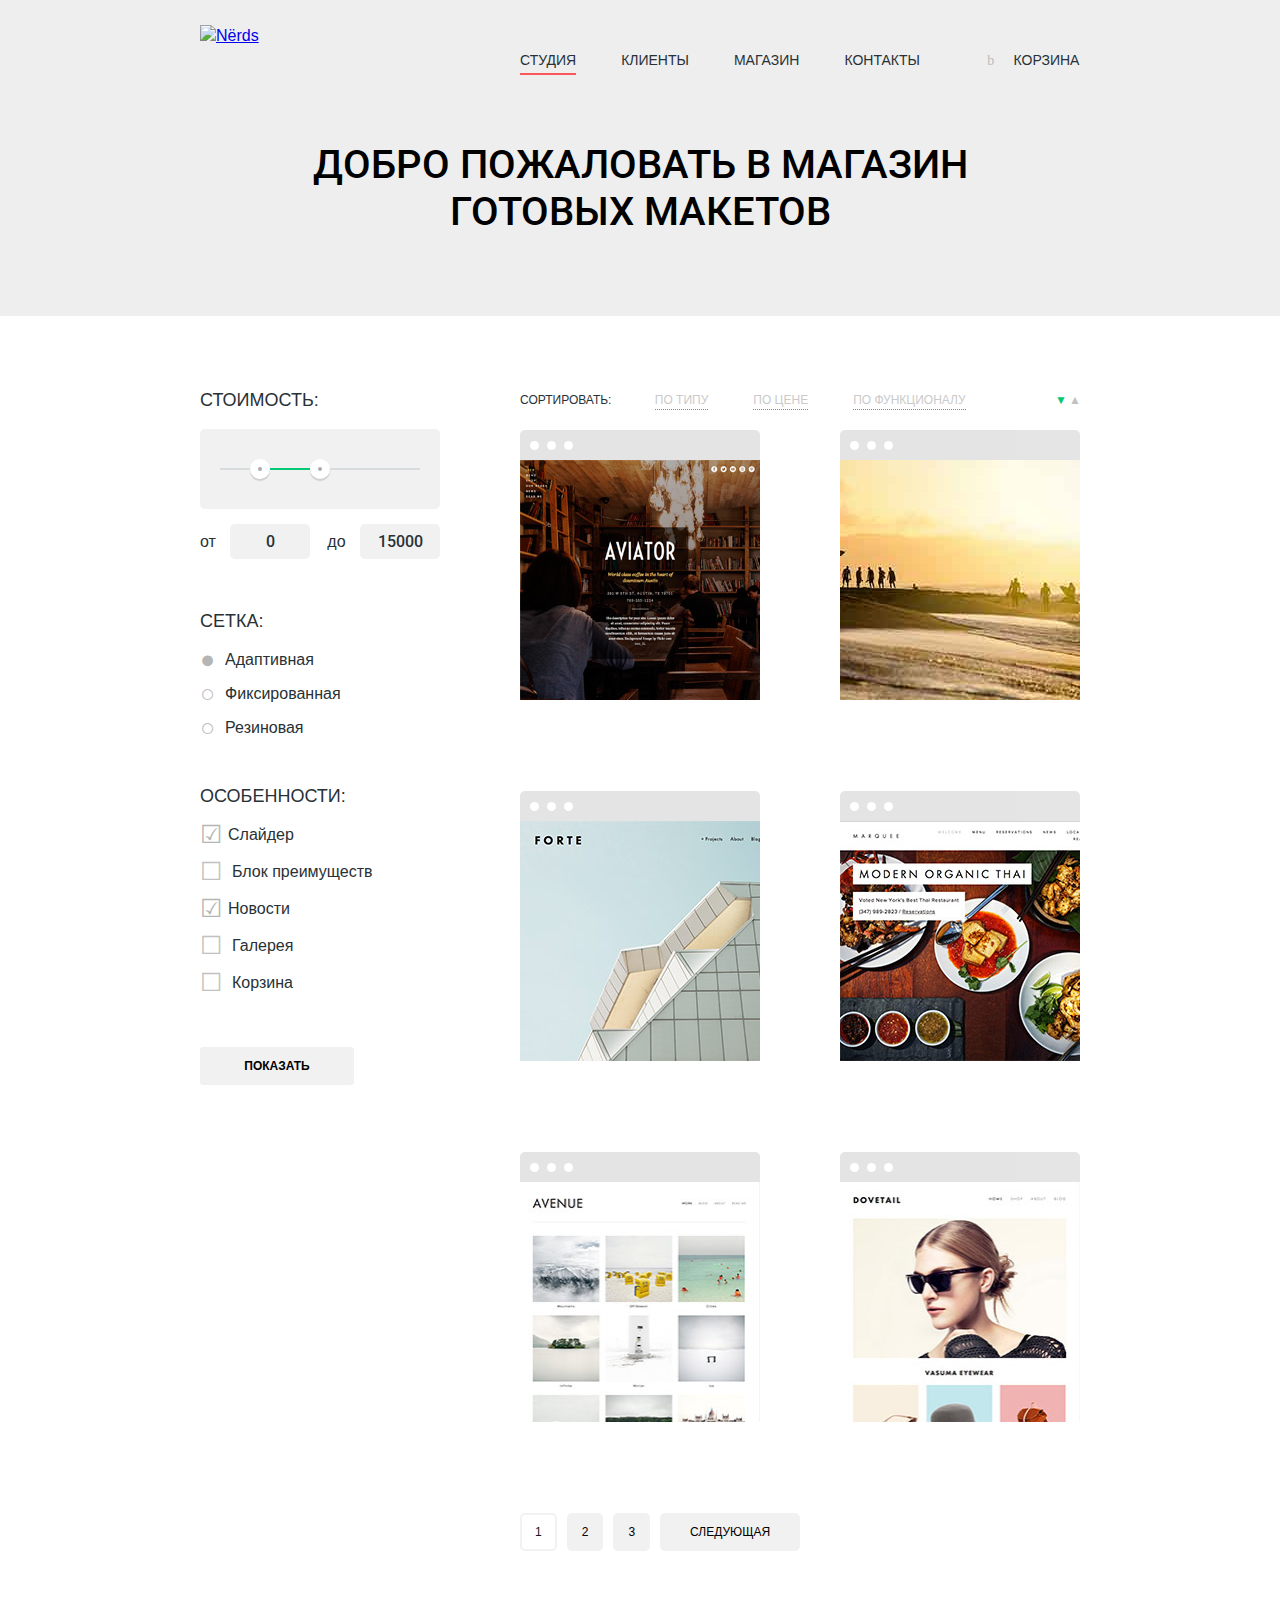
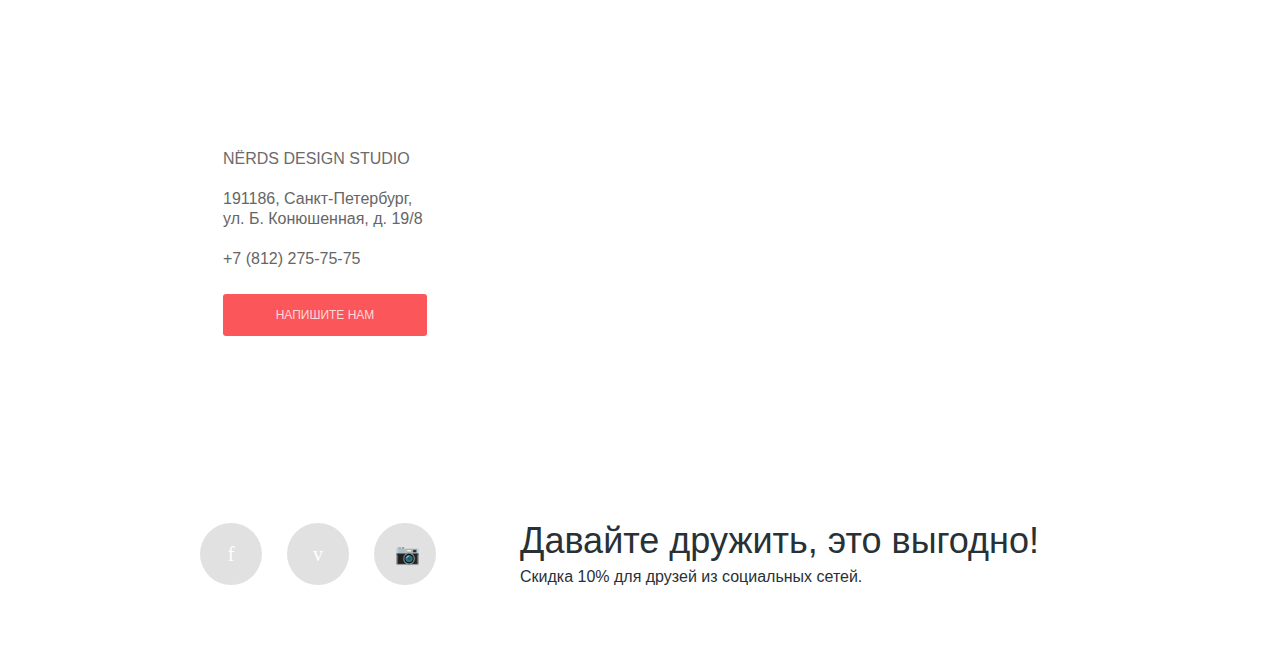
==== commit c7e7e44f: "styles for catalog block" ====
--- a/catalog.html
+++ b/catalog.html
@@ -7,8 +7,8 @@
     <link href="css/normalize.css" rel="stylesheet">
     <link href="css/style.css" rel="stylesheet">
   </head>
+
   <body>
-
     <header class="main-header">
       <div class="container clearfix">
         <div class="header-logo">
@@ -78,7 +78,7 @@
               <input type="checkbox" id="feature-3" checked>
               <label for="feature-3">Новости</label>
               <input type="checkbox" id="feature-4">
-              <label for="feature-4"> Галерея</label>
+              <label for="feature-4">Галерея</label>
               <input type="checkbox" id="feature-5">
               <label for="feature-5">Корзина</label>
             </div>
@@ -100,57 +100,119 @@
               <a class="by-function" href="#">по функционалу</a>
             </li>
           </ul>
-          <spam class="sorter-indicator"></spam>
+          <div class="sorter-indicator"></div>
         </div>
 
-        <div class="layout-catalog">
-          <div class="layout layout-1">
-            <div class="layout-box top-strip"></div>
-            <a class="layout-preview" href="#">
+        <div class="catalog-items">
+          <article class="layout-item">
+            <div class="top-strip">
+              <div class="top-strip-dot"></div>
+              <div class="top-strip-dot"></div>
+              <div class="top-strip-dot"></div>
+            </div>
+            <a class="layout-image" href="#">
               <img src="img/aviator.jpg" width="240" height="240" alt="Aviator">
             </a>
-            <div class="layout-1 hidden">
-              <span>Aviator</span>
-              <p>Одностраничный макет с авторским дизайном</p>
-              <a class="price btn" href="#">8000 р.</a>
-            </div>
-          </div>
-          <div class="layout layout-2">
-            <div class="layout-box top-strip"></div>
-            <a class="layout-preview active" href="#">
+            <section class="layout-price hidden">
+              <span class="layout-price-title">Aviator</span>
+              <p>Одностраничный макет<br>
+              с авторским дизайном</p>
+              <a class="btn price" href="#">8000 р.</a>
+            </section>
+          </article>
+
+          <article class="layout-item">
+            <div class="top-strip">
+              <div class="top-strip-dot"></div>
+              <div class="top-strip-dot"></div>
+              <div class="top-strip-dot"></div>
+            </div>
+            <a class="layout-image" href="#">
               <img src="img/sunset.jpg" width="240" height="240" alt="Sunset">
             </a>
-            <div class="layout-2 hidden">
-              <span>Sunset</span>
-              <p>Интернет-магазин с личным кабинетом</p>
-              <a class="price btn" href="#">10000 р.</a>
-            </div>
-          </div>
-          <div class="layout layout-3">
-            <div class="layout-box top-strip"></div>
-            <a class="layout-preview" href="#">
+            <section class="layout-price hidden">
+              <span class="layout-price-title">Sunset</span>
+              <p>Интернет-магазин<br>
+              с личным кабинетом</p>
+              <a class="btn price" href="#">10000 р.</a>
+            </section>
+          </article>
+
+          <article class="layout-item">
+            <div class="top-strip">
+              <div class="top-strip-dot"></div>
+              <div class="top-strip-dot"></div>
+              <div class="top-strip-dot"></div>
+            </div>
+            <a class="layout-image" href="#">
               <img src="img/forte.jpg" width="240" height="240" alt="Forte">
             </a>
-          </div>
-          <div class="layout layout-4">
-            <div class="layout-box top-strip"></div>
-            <a class="layout-preview" href="#">
+            <section class="layout-price hidden">
+              <span class="layout-price-title">Forte</span>
+              <p>Отличный макет<br>
+              для личного блога</p>
+              <a class="btn price" href="#">5000 р.</a>
+            </section>
+          </article>
+
+          <article class="layout-item">
+            <div class="top-strip">
+              <div class="top-strip-dot"></div>
+              <div class="top-strip-dot"></div>
+              <div class="top-strip-dot"></div>
+            </div>
+            <a class="layout-image" href="#">
               <img src="img/modern-organic.jpg" width="240" height="240" alt="Modern Organic Thai">
             </a>
-          </div>
-          <div class="layout layout-5">
-            <div class="layout-box top-strip"></div>
-            <a class="layout-preview" href="#">
+            <section class="layout-price hidden">
+              <span class="layout-price-title">Modern Organic Thai</span>
+              <p>Сайт для ресторана быстрого питания</p>
+              <a class="btn price" href="#">12000 р.</a>
+            </section>
+          </article>
+
+          <article class="layout-item">
+            <div class="top-strip">
+              <div class="top-strip-dot"></div>
+              <div class="top-strip-dot"></div>
+              <div class="top-strip-dot"></div>
+            </div>
+            <a class="layout-image" href="#">
               <img src="img/avenue.jpg" width="240" height="240" alt="Avenue">
             </a>
-          </div>
-          <div class="layout layout-6">
-            <div class="layout-box top-strip"></div>
-            <a class="layout-preview" href="#">
+            <section class="layout-price hidden">
+              <span class="layout-price-title">Avenue</span>
+              <p>Макет для блога<br>
+               о путешествиях</p>
+              <a class="btn price" href="#">8000 р.</a>
+            </section>
+          </article>
+
+          <article class="layout-item">
+            <div class="top-strip">
+              <div class="top-strip-dot"></div>
+              <div class="top-strip-dot"></div>
+              <div class="top-strip-dot"></div>
+            </div>
+            <a class="layout-image" href="#">
               <img src="img/dovetail.jpg" width="240" height="240" alt="Dovetail">
             </a>
-          </div>
+            <section class="layout-price hidden">
+              <span class="layout-price-title">Dovetail</span>
+              <p>Интерент магазин<br>
+               с галереей товаров</p>
+              <a class="btn price" href="#">14000 р.</a>
+            </section>
+          </article>
         </div>
+        <div class="catalog-pagination">
+         <div class="pages">
+           <a class="btn page active" href="#">1</a>
+           <a class="btn page" href="#">2</a>
+           <a class="btn page" href="#">3</a>
+           <a class="btn page next" href="#">Следующая</a>
+         </div>
+       </div>
       </div>
     </main>
 
@@ -167,7 +229,7 @@
       </div>
     </div>   
 
-    <footer class="container clearfix">
+    <footer class="main-footer container clearfix">
       <div class="footer-social">   
         <ul class="footer-social-links">
           <li>
--- a/css/style.css
+++ b/css/style.css
@@ -112,6 +112,12 @@
     border-radius: 3px;
 }
 
+.btn:active {
+
+    box-shadow: inset 0 3px 0 rgba(0, 0, 0, 0.15);
+}
+
+
 /*header*/
 
 .main-header {
@@ -161,10 +167,10 @@
     padding-right: 45px;
 }
 
-
 .main-menu li:last-child{
     padding-right: 0px;
 } 
+
 .basket {
     display: inline-block;
     width: 155px;
@@ -186,20 +192,25 @@
     text-transform: uppercase;
 }
 
-.main-menu a:hover {
-    color: #fb565a;
-} 
-.main-menu a:hover i {
-    color: #fb565a;
-}
-
-.main-menu a:focus{
-    color: #ababab;
-}
-
-.main-menu .active a {
-    border-bottom: 2px #fb565a solid;
-}
+ .main-menu a:hover {
+     color: #fb565a;
+ } 
+ .main-menu a:hover i {
+     color: #fb565a;
+ }
+ 
+ .main-menu a:focus{
+     color: #ababab;
+ }
+ .main-menu a:focus i{
+     color:  #d7d7d7;
+ }
+
+ 
+ .main-menu .active a {
+     border-bottom: 2px #fb565a solid;
+ }
+
 
 /*slider*/
 
@@ -309,6 +320,7 @@
 
 .main-content {
     background-color: #ffffff;
+    padding-bottom: 85px;
 }
 .services-block {
     border-bottom: 2px solid #eeeeee;
@@ -521,7 +533,6 @@
 .contacts-block {
     height: 416px;
     width: 100%;
-    margin-top: 85px;
 }
 
 .contacts-block .container {
@@ -576,7 +587,7 @@
 
 /*footer*/
 
-footer {
+.main-footer {
     padding-top: 76px;
     padding-bottom: 76px;
 }
@@ -619,8 +630,9 @@
     background-color: #fb565a;
 }
 
-.social-btn:focus{
-    background-color: #d6494d;
+.social-btn:active{
+    background-color: #d6494d;    
+    box-shadow: inset 0 3px 0 rgba(0, 0, 0, 0.15);
 }
 
 .footer-social-slogan {
@@ -680,7 +692,7 @@
 }
 
 .range-filter {
-    margin-bottom: 50px;
+    margin-bottom: 53px;
 }
 .range-controls {
     position: relative;
@@ -760,7 +772,7 @@
     display: none;
 }
 
-input[type='radio'] + label {
+input[type='radio'] + label {  /*Состояние для радиобаттон блокированный*/
     display: inline-block;
     width: 100%;
     line-height: 20px;
@@ -792,20 +804,22 @@
     width: 560px;
     float: right;
 }
+
 .features-filter {
-    margin-bottom: 40px;
+    margin-bottom: 37px;
 }
 
 .features-filter input[type='checkbox'] {
     display: none;
 }
+
 input[type='checkbox'] + label {
     display: inline-block;
     width: 100%;
     line-height: 20px;
     font-size: 16px;
     vertical-align: top;
-    margin-bottom: 14px;
+    margin-bottom: 17px;
     cursor: pointer;
 }
 
@@ -819,13 +833,268 @@
     color: #c1c1c1;
 }
 
-input[type='checkbox']:checked + label:before {
+input[type='checkbox']:checked + label:before {          /*чекбокс сдвигается*/  
     content: '\2611';
     display: inline-block;
     vertical-align: top;
     font-size: 25px;   
     color: #b5b5b5;
-}
-
-
-
+    margin-right: 6px;
+}
+
+.filter-block .btn {
+    display: inline-block;
+    width: 154px;
+    vertical-align: top;
+    padding: 10px 0;
+    font-size: 12px;
+    font-weight: 700;
+    line-height: 18px;
+    text-decoration: none;
+    text-transform: uppercase;
+    text-align: center;
+    color: #000000;
+    background-color: #f1f1f1;
+    border: none;
+    outline: none;
+    cursor: pointer;
+}
+
+.filter-block .btn:hover{
+    background-color: #e5e5e5;
+}
+.filter-block .btn:active{
+    background-color: #d5d5d5;
+    box-shadow: inset 0 3px 0 rgba(0, 0, 0, 0.15);
+}
+
+
+/*catalog-block*/
+
+.sorter-panel {
+    width: 100%;
+    margin-bottom: 20px;
+    font-size: 12px;
+    line-height: 18px;
+    font-weight: 500;
+    text-transform: uppercase;
+}
+
+.sorter-panel ul {
+    display: inline-block;
+    margin: 0;
+    padding: 0;
+    vertical-align: top;
+    font-size: 0;
+    list-style: none;
+}
+
+.sort {
+    padding-right: 40px;
+}
+
+.sorter-panel  li {
+    display: inline-block;
+    font-size: 12px;
+    padding-right: 45px;
+    line-height: 18px;
+    vertical-align: top;
+}
+
+.sorter-panel a {
+    display: block;
+    text-decoration: none;
+    color: #cacaca;
+    border-bottom: 1px dotted #00ca74;
+}
+
+.sorter-indicator {
+    float: right;
+    width: 10px;
+    margin-right: 15px;
+}
+
+.sorter-indicator:before {
+    content:'\25bc';
+    color: #00ca74;
+    margin-right: 2px;
+}
+
+.sorter-indicator:after {
+    content:'\25b2';
+    color: #c1c1c1;
+    text-align: right;
+}
+
+/*catalog-items block*/
+
+.catalog-items {
+    font-size: 0;
+}
+.layout-item {
+    position: relative;
+    display: inline-block;
+    border-radius: 3px;
+    width: 240px;
+    margin-right: 80px;
+    margin-bottom: 80px;
+    text-align: center;
+}
+
+.layout-item:hover .top-strip {
+   opacity: 0.5;
+}
+
+.layout-item:nth-child(2n) {
+    margin-right: 0;
+}
+
+.top-strip {
+    height: 30px;
+    line-height: 30px;
+    padding: 0 10px;
+    border-radius: 5px 5px 0 0;
+    text-align: left;
+    font-size: 0;
+    background-color: #000000;
+    opacity: 0.1;
+}
+
+.top-strip-dot {
+    display: inline-block;
+    vertical-align: middle;
+    text-align: left;
+    width: 9px;
+    height: 9px;
+    border-radius: 50%;
+    background-color: #ffffff;
+    margin-right: 8px;
+}
+
+.layout-image{
+    overflow: hidden;
+}
+
+.layout-image img {
+    width: 240px;
+    height: 240px;
+}
+
+.hidden {
+    position: absolute;
+    top: 50px;
+    left: 20px; 
+    width: 180px;
+    padding-right: 10px;
+    padding-left: 10px;
+    min-height: 200px;
+    margin: 0 auto; 
+    background-color: #ffffff;
+    display: none;
+}
+
+.layout-item:hover .hidden{
+   display: block;
+}
+
+.layout-price-title {
+   display: block;
+   width: 160px;
+   margin: 0 auto;
+   padding-top: 31px;
+   padding-bottom: 0; 
+   font-weight: 400;
+   font-size: 18px;
+   line-height: 24px;
+   font-family: "Roboto Medium", Arial, sans-serif;
+   color: #000000;
+   text-transform: uppercase;
+}
+
+.layout-price p{
+    width: 160px;
+    margin: 0 auto;
+    padding-top: 12px;
+    padding-bottom: 29px;
+    font-weight: 500;
+    font-size: 14px;
+    line-height: 18px;
+    font-family: "Roboto Medium", Arial, sans-serif;
+    text-align: center;
+    color: #283136;
+}
+
+ .layout-price .price{
+    display: inline-block;
+    width: 140px;
+    height: 38px;
+    padding:0;
+    vertical-align: middle;
+    font-weight: 500;
+    font-size: 18px;
+    line-height: 38px;
+    font-family: "Roboto Medium", Arial, sans-serif;
+    text-align: center;
+    color: #ffffff;
+    background-color: #fb565a;
+    text-transform: uppercase;
+}
+
+.layout-price .price:hover {
+    background-color: #d6494d;
+}
+
+.layout-price .price:active{
+    background-color: #b63538;
+    box-shadow: inset 0 3px 0 rgba(0, 0, 0, 0.15);
+}
+
+
+
+
+
+ /*pagination*/
+ .pages {
+   padding:0;
+   margin:0; 
+   font-size: 0;
+   list-style: none;
+ }
+
+ .page {
+   display: inline-block;
+   margin-right: 10px;
+   padding: 10px 15px; 
+   font-weight: 500;
+   font-size: 12px;
+   line-height: 18px;
+   font-family: "Roboto Medium", Arial, sans-serif;
+   vertical-align: top;
+   color: #000000;
+   text-transform: uppercase;
+   text-decoration: none; 
+   background-color: #f1f1f1;
+   border-radius: 5px;
+ }
+ 
+ .page.next {
+   padding: 10px 30px;
+ }
+ 
+ .page:hover {
+   background-color: #e5e5e5;
+ }
+ 
+ .page:active {
+   background-color: #d5d5d5;
+   box-shadow: inset 0 3px 0 rgba(0, 0, 0, 0.15);
+ }
+ 
+ .page.active,
+ .page.active:hover,
+ .page.active:active {
+   padding: 8px 13px; 
+   background-color: #ffffff;
+   border: 2px solid #f1f1f1;
+   opacity: 0.9; 
+ }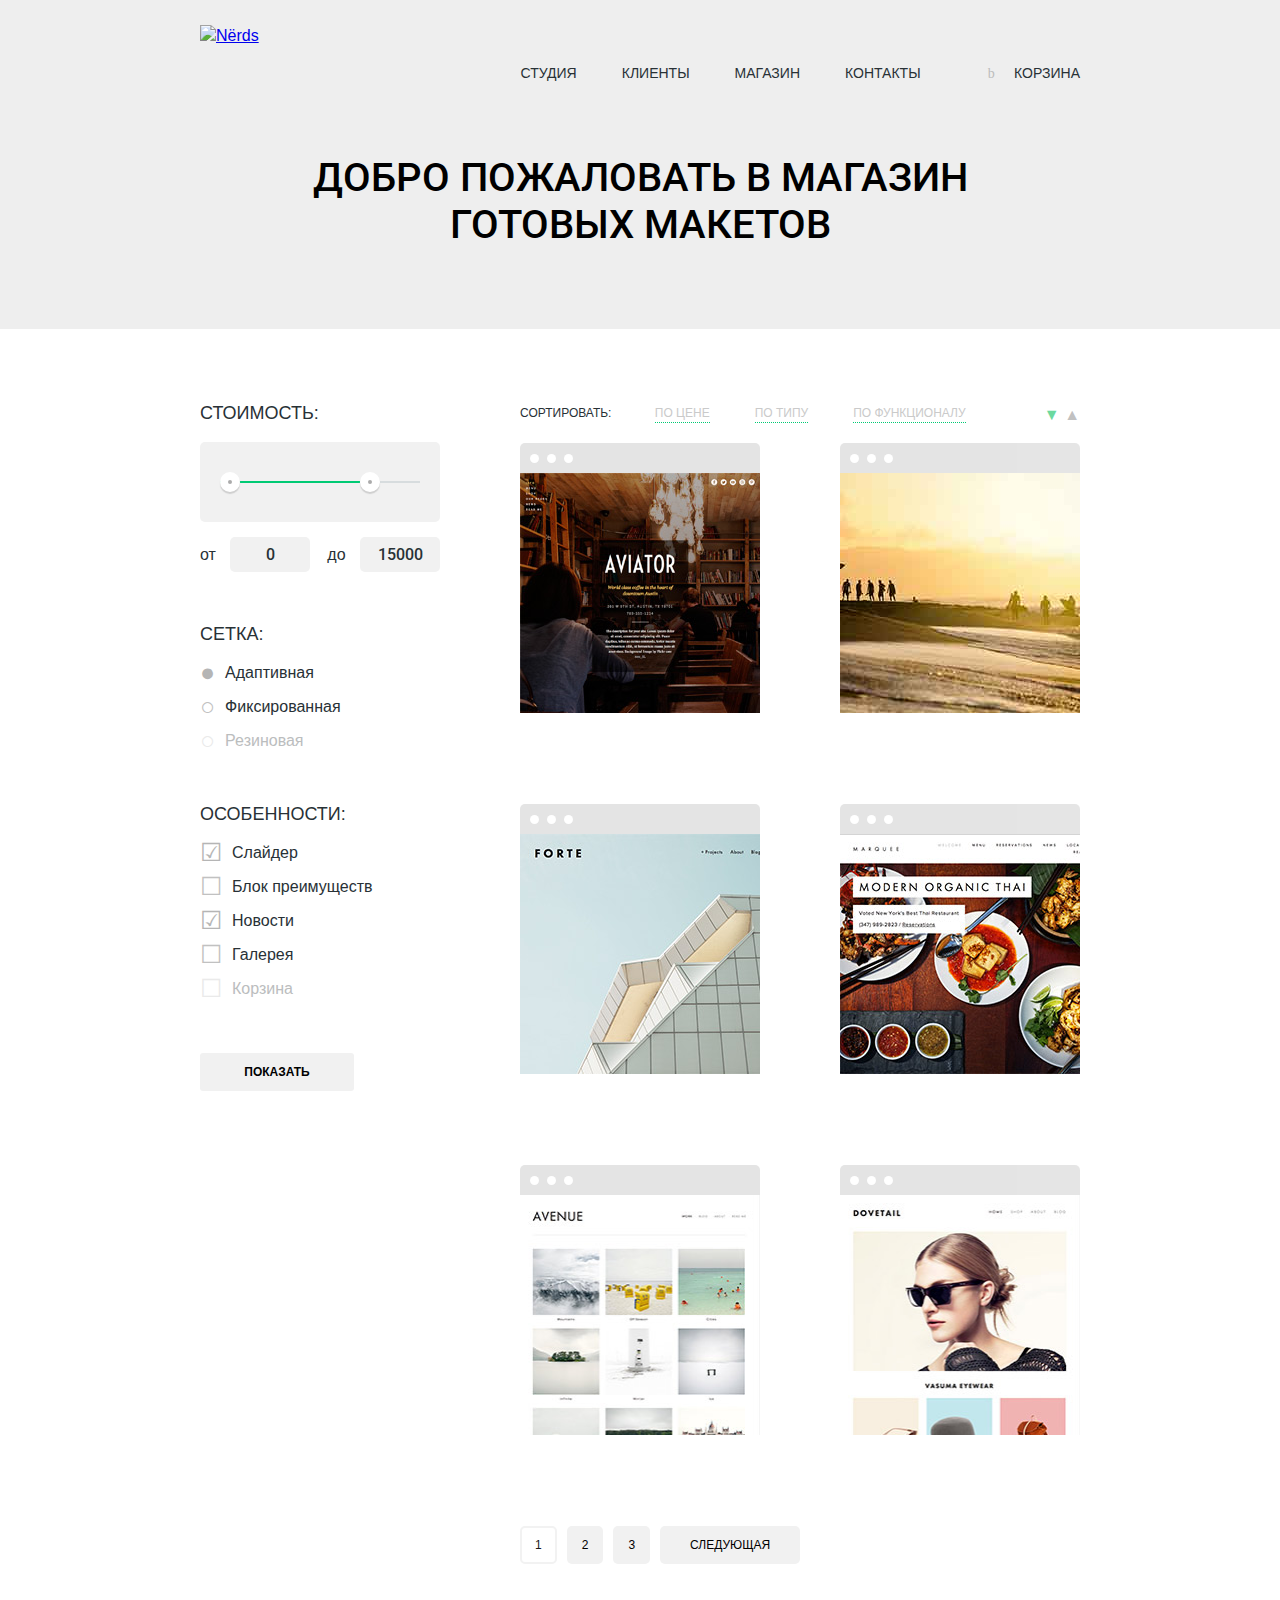
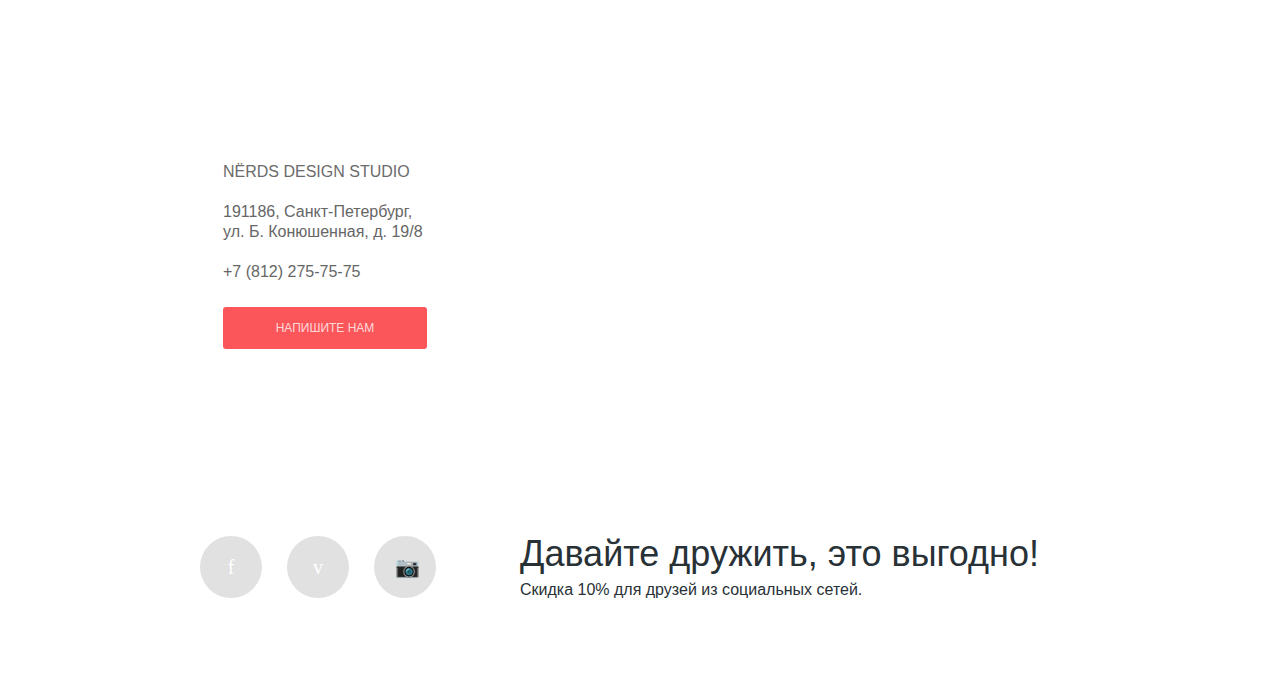
==== commit bfc44742: "scripts fixed: popup close, animation JS in a separate file" ====
--- a/catalog.html
+++ b/catalog.html
@@ -14,16 +14,17 @@
         <div class="header-logo">
           <a href="index.html"> <img src="img/logo.png" width="139" height="58" alt="Nёrds"> </a>
         </div>
+
         <nav class="main-menu">
           <ul>
-            <li class="active">
+            <li>
               <a href="index.html">Студия</a>
             </li>
             <li>
               <a href="index.html">Клиенты</a>
             </li>
             <li>
-              <a href="index.html">Магазин</a>
+              <a href="catalog.html">Магазин</a>
             </li>
             <li>
               <a href="index.html">Контакты</a>
@@ -50,7 +51,7 @@
             <h2 class="price">Стоимость:</h2>
             <div class="range-controls">
               <div class="scale">
-                <div class="bar" style="margin-left: 20%; width: 30%"></div>
+                <div class="bar" style="margin-left: 0%; width: 70%"></div>
               </div>
               <div class="toggle toggle-min"></div>
               <div class="toggle toggle-max"></div>
@@ -64,43 +65,48 @@
             <h2 class="grid">Сетка:</h2>
             <input type="radio" id="grid-1" name="grid" value="responsive" checked>
             <label for="grid-1">Адаптивная</label>
-            <input type="radio" id="grid-2" name="grid" value="fixed">
+            <input type="radio" id="grid-2" name="grid" value="fixed" >
             <label for="grid-2">Фиксированная</label>
-            <input type="radio" id="grid-3" name="grid" value="fluid">
+            <input type="radio" id="grid-3" name="grid" value="fluid" disabled>
             <label for="grid-3">Резиновая</label>
           </div>
           <div class="features-filter">          
             <h2>Особенности:</h2>
-              <input type="checkbox" id="feature-1" checked>
-              <label for="feature-1">Слайдер</label>
-              <input type="checkbox" id="feature-2">
-              <label for="feature-2">Блок преимуществ</label>
-              <input type="checkbox" id="feature-3" checked>
-              <label for="feature-3">Новости</label>
-              <input type="checkbox" id="feature-4">
-              <label for="feature-4">Галерея</label>
-              <input type="checkbox" id="feature-5">
-              <label for="feature-5">Корзина</label>
+              <input type="checkbox" name="feature-1" id="slider" checked>
+              <label for="slider">Слайдер</label>
+              <input type="checkbox" name="feature-2" id="features-block">
+              <label for="features-block">Блок преимуществ</label>
+              <input type="checkbox" name="feature-3" id="news" checked>
+              <label for="news">Новости</label>
+              <input type="checkbox" name="feature-4" id="gallery">
+              <label for="gallery">Галерея</label>
+              <input type="checkbox" name="feature-5" id="cart-feature" disabled>
+              <label for="cart-feature">Корзина</label>
             </div>
             <input type="submit" value="Показать" class="btn">
         </form>
       </div>
 
       <div class="catalog-block">
-        <div class="sorter-panel">
-          <span class="sort">Сортировать:</span>
-          <ul>
-            <li>
-              <a class="by-type" href="#">по типу</a>
-            </li>
-            <li>
-              <a class="by-price" href="#">по цене</a>
-            </li>
-            <li>
-              <a class="by-function" href="#">по функционалу</a>
-            </li>
-          </ul>
-          <div class="sorter-indicator"></div>
+        <div class="clearfix">
+          <div class="sorter-panel">         
+            <span class="sort">Сортировать:</span>
+            <ul>
+              <li>
+                <a class="by-price active" href="#">по цене</a>
+              </li>
+              <li>
+                <a class="by-type" href="#">по типу</a>
+              </li>            
+              <li>
+                <a class="by-function" href="#">по функционалу</a>
+              </li>
+            </ul>
+          </div>
+          <div class="sorter-indicator">
+            <a class="sorter-desc active"></a>
+            <a class="sorter-asc"></a>
+          </div>
         </div>
 
         <div class="catalog-items">
@@ -114,9 +120,11 @@
               <img src="img/aviator.jpg" width="240" height="240" alt="Aviator">
             </a>
             <section class="layout-price hidden">
-              <span class="layout-price-title">Aviator</span>
-              <p>Одностраничный макет<br>
-              с авторским дизайном</p>
+              <div class="layout-discription">
+                <span class="layout-price-title">Aviator</span>
+                <p>Одностраничный макет<br>
+                с авторским дизайном</p>
+              </div>
               <a class="btn price" href="#">8000 р.</a>
             </section>
           </article>
@@ -131,9 +139,11 @@
               <img src="img/sunset.jpg" width="240" height="240" alt="Sunset">
             </a>
             <section class="layout-price hidden">
-              <span class="layout-price-title">Sunset</span>
-              <p>Интернет-магазин<br>
-              с личным кабинетом</p>
+              <div class="layout-discription">
+                <span class="layout-price-title">Sunset</span>
+                <p>Интернет-магазин<br>
+                с личным кабинетом</p>
+              </div>
               <a class="btn price" href="#">10000 р.</a>
             </section>
           </article>
@@ -148,9 +158,11 @@
               <img src="img/forte.jpg" width="240" height="240" alt="Forte">
             </a>
             <section class="layout-price hidden">
-              <span class="layout-price-title">Forte</span>
-              <p>Отличный макет<br>
-              для личного блога</p>
+              <div class="layout-discription">
+                <span class="layout-price-title">Forte</span>
+                <p>Отличный макет<br>
+                для личного блога</p>
+              </div>
               <a class="btn price" href="#">5000 р.</a>
             </section>
           </article>
@@ -165,8 +177,10 @@
               <img src="img/modern-organic.jpg" width="240" height="240" alt="Modern Organic Thai">
             </a>
             <section class="layout-price hidden">
-              <span class="layout-price-title">Modern Organic Thai</span>
-              <p>Сайт для ресторана быстрого питания</p>
+              <div class="layout-discription">
+                <span class="layout-price-title">Modern Organic Thai</span>
+                <p>Сайт для ресторана быстрого питания</p>
+              </div>
               <a class="btn price" href="#">12000 р.</a>
             </section>
           </article>
@@ -177,13 +191,15 @@
               <div class="top-strip-dot"></div>
               <div class="top-strip-dot"></div>
             </div>
-            <a class="layout-image" href="#">
+            <a class="layout-image">
               <img src="img/avenue.jpg" width="240" height="240" alt="Avenue">
             </a>
             <section class="layout-price hidden">
-              <span class="layout-price-title">Avenue</span>
-              <p>Макет для блога<br>
-               о путешествиях</p>
+              <div class="layout-discription">
+                <span class="layout-price-title">Avenue</span>
+                <p>Макет для блога<br>
+                 о путешествиях</p>
+              </div> 
               <a class="btn price" href="#">8000 р.</a>
             </section>
           </article>
@@ -198,9 +214,11 @@
               <img src="img/dovetail.jpg" width="240" height="240" alt="Dovetail">
             </a>
             <section class="layout-price hidden">
-              <span class="layout-price-title">Dovetail</span>
-              <p>Интерент магазин<br>
-               с галереей товаров</p>
+              <div class="layout-discription">
+                <span class="layout-price-title">Dovetail</span>
+                <p>Интерент магазин<br>
+                 с галереей товаров</p>
+              </div>
               <a class="btn price" href="#">14000 р.</a>
             </section>
           </article>
@@ -215,7 +233,6 @@
        </div>
       </div>
     </main>
-
 
     <div class="contacts-block" id="map">  
       <div class="container">
@@ -249,28 +266,30 @@
       </div>
     </footer>
 
-    <script src="http://api-maps.yandex.ru/2.1/?lang=ru_RU" type="text/javascript"></script>
-<script>
-    ymaps.ready(function () {
-    var myMap = new ymaps.Map('map', {
-            center: [59.939460, 30.32048], 
-            zoom: 16 
-        }),
-        myPlacemark = new ymaps.Placemark([59.938554, 30.32248],
-           {
-            hintContent: 'Nёrds'
-        }, {
-            iconLayout: 'default#image',
-            iconImageHref: 'img/baloon.png', 
-            iconImageSize: [231, 190], 
-            iconImageOffset: [-49, -195] 
-        });
-
-    myMap.geoObjects.add(myPlacemark);
-});
-
-</script>
-
-<div id="map" class="map"></div>
+    <div class="modal-content hidden">
+      <button class="modal-content-close">Закрыть</button>
+      <form class="form-fields" action="/echo" method="post">
+        <div class="clearfix">
+          <div class="col-left">
+            <label for="user-name">Ваше имя:</label> 
+              <input type="text" name="name" id="user-name" placeholder="Представтесь, пожалуйста">            
+          </div>
+          <div class="col-right">
+            <label for="user-email">Ваш e-mail:</label>
+              <input type="text" name="email" id="user-email" placeholder="Для отправки ответа">            
+          </div>
+        </div>    
+        <label for="user-message">Текст письма:</label><br>
+        <textarea name="message" id="user-message" placeholder="В свободной форме"></textarea>     
+        <div class="clearfix">
+          <button class="col-left submit btn" type="submit" name="submit">Отправить</button>
+          <button class="col-right cancel btn" type="submit" name="cancel">Отмена</button>
+        </div>
+      </form>
+    </div>
+
+  <script src="http://api-maps.yandex.ru/2.1/?lang=ru_RU" type="text/javascript"></script>
+  <script type="text/javascript" src="js/scripts.js"></script>
+
   </body>
 </html>
--- a/css/style.css
+++ b/css/style.css
@@ -149,14 +149,14 @@
 }
 
 .main-menu {
-    width: 560px;
-    padding-top: 20px;
+    
+    padding-top: 33px;
     float: right;
 }
 
 .main-menu ul {
     display: inline-block;
-    width: 400px;
+    vertical-align: top;
     margin: 0;
     padding: 0;
     font-size: 0px;
@@ -164,6 +164,7 @@
 
 .main-menu li {
     display: inline-block;
+    vertical-align: baseline;
     padding-right: 45px;
 }
 
@@ -173,16 +174,18 @@
 
 .basket {
     display: inline-block;
+    vertical-align: top;
     width: 155px;
     text-align: right;
 }
 .basket i {
-    margin-right: 13px;
+    padding-right: 13px;
     padding-left: 15px;
-    color:#bdbdbd;
+    color:#bcbcbc;
 }
 
 .main-menu a {
+    position: relative;
     font-size: 14px;
     line-height: 30px;
     font-weight:500;
@@ -192,30 +195,53 @@
     text-transform: uppercase;
 }
 
- .main-menu a:hover {
+.main-menu li a.active:after {
+   content: '';
+   position: absolute;
+   right: 0;
+   bottom: 0;
+   left: 0;
+   height: 2px;
+   background-color: #fb565a;
+   transition-duration: 0.3s;
+ }
+
+.main-menu a:hover {
      color: #fb565a;
- } 
+ }
+
  .main-menu a:hover i {
      color: #fb565a;
  }
  
- .main-menu a:focus{
-     color: #ababab;
- }
- .main-menu a:focus i{
-     color:  #d7d7d7;
- }
-
- 
- .main-menu .active a {
-     border-bottom: 2px #fb565a solid;
- }
-
+ .main-menu a:active {
+     color: #aaaaaa;
+ }
+
+ .main-menu a:active i {
+     color:  #d6d6d6;
+ }
+ 
+.basket a {
+    position: relative;
+ }
+
+.basket a.active:after {
+    content: '';
+    position: absolute;
+    right: 0;
+    bottom: 0;
+    left: 0;
+    margin-left: 15px;
+    height: 2px;
+    background-color: #fb565a;
+    transition-duration: 0.3s;
+ }
 
 /*slider*/
 
 .slider-block {
-    padding-top: 50px;
+    padding-top: 40px;
     background-color: #eeeeee;
 }
 .slider {
@@ -247,11 +273,11 @@
 
 .slider-indicator label {
     display: inline-block;
+    vertical-align: top;
     width: 4px;
     height: 4px;
     cursor: pointer;
-    margin: 0 3px;
-    vertical-align: top;
+    margin: 0 3px;    
     border: 3px solid white;
     border-radius: 50%;
     background: #ffffff;
@@ -362,15 +388,16 @@
 }
 
 .service-column .btn{
+    display: inline-block;
+    padding: 12px 38px;
     font-size: 12px;
-    font-weight: 300;
-    padding: 12px 38px;
+    font-weight: 300;    
     color: #fed9da;
     text-decoration: none;
     text-transform: uppercase;
     text-align: center;
     border-radius: 3px;
-    display: inline-block;
+    
 }
 
 a.order-1 {
@@ -730,11 +757,11 @@
 }
 
 .range-controls .toggle-min {
-    left: 50px;
+    left: 20px;
 }
 
 .range-controls .toggle-max {
-    left: 110px;
+    left: 160px;
 }
 
 .price-controls {
@@ -744,6 +771,7 @@
 .price-controls label {
     font-size: 16px;
     display: inline-block;
+    vertical-align: baseline;
     width: 50%;
 }
 
@@ -765,21 +793,41 @@
     background: #f1f1f1;
 }
 
-.grid-filter {
-    margin-bottom: 35px;
-}
-.grid-filter input[type='radio'] {
+.grid-filter, 
+.features-filter {
+    margin-bottom: 40px;
+}
+
+.grid-filter input[type='radio'],
+.features-filter input[type='checkbox'] {
     display: none;
 }
 
-input[type='radio'] + label {  /*Состояние для радиобаттон блокированный*/
+input[type='radio'] + label,
+input[type='checkbox'] + label  {  
     display: inline-block;
     width: 100%;
     line-height: 20px;
     font-size: 16px;
     vertical-align: top;
     margin-bottom: 14px;
+    color: #283136s;
     cursor: pointer;
+}
+
+input[type='checkbox'] + label:hover,
+input[type='radio'] + label:hover {
+    color: #000000;
+}
+
+input[type='checkbox']:disabled + label,
+input[type='radio']:disabled + label {
+    color: #bbbdbe;
+}
+
+input[type='checkbox']:disabled + label:before,
+input[type='radio']:disabled + label:before {
+    color: #eaeaea;
 }
 
 input[type='radio'] + label:before {
@@ -792,6 +840,17 @@
     color: #c1c1c1;
 }
 
+input[type='checkbox'] + label:before {
+    font-family: 'symbols-nerds';
+    content: '\2610';
+    width: 24px;
+    display: inline-block;
+    vertical-align: top;
+    font-size: 25px;
+    margin-right: 8px;
+    color: #c1c1c1;
+}
+
 input[type='radio']:checked + label:before {
     content: '\25cf';
     display: inline-block;
@@ -800,46 +859,19 @@
     color: #b5b5b5;
 }
 
-.catalog-block {
-    width: 560px;
-    float: right;
-}
-
-.features-filter {
-    margin-bottom: 37px;
-}
-
-.features-filter input[type='checkbox'] {
-    display: none;
-}
-
-input[type='checkbox'] + label {
-    display: inline-block;
-    width: 100%;
-    line-height: 20px;
-    font-size: 16px;
-    vertical-align: top;
-    margin-bottom: 17px;
-    cursor: pointer;
-}
-
-input[type='checkbox'] + label:before {
-    font-family: 'symbols-nerds';
-    content: '\2610';
-    display: inline-block;
-    vertical-align: top;
-    font-size: 25px;
-    margin-right: 10px;
-    color: #c1c1c1;
-}
-
-input[type='checkbox']:checked + label:before {          /*чекбокс сдвигается*/  
+input[type='checkbox']:checked + label:before {   
     content: '\2611';
     display: inline-block;
+    width: 24px;
+    margin-right: 8px;    
     vertical-align: top;
     font-size: 25px;   
+    color: #b5b5b5;    
+}
+
+input[type='radio'] + label:hover:before,
+input[type='checkbox'] + label:hover:before  {
     color: #b5b5b5;
-    margin-right: 6px;
 }
 
 .filter-block .btn {
@@ -863,6 +895,7 @@
 .filter-block .btn:hover{
     background-color: #e5e5e5;
 }
+
 .filter-block .btn:active{
     background-color: #d5d5d5;
     box-shadow: inset 0 3px 0 rgba(0, 0, 0, 0.15);
@@ -871,8 +904,14 @@
 
 /*catalog-block*/
 
+.catalog-block {
+    width: 560px;
+    float: right;
+}
+
 .sorter-panel {
-    width: 100%;
+    float: left;
+    max-width: 480px;
     margin-bottom: 20px;
     font-size: 12px;
     line-height: 18px;
@@ -901,6 +940,23 @@
     vertical-align: top;
 }
 
+.sorter-panel  li:last-child {
+    padding-right: 0px;
+}
+.sorter-panel  a:hover {
+    color: #000000;
+    border-bottom: 1px solid #00ca74;
+}
+
+.sorter-panel  a:active {
+    color: #000000;
+    border-bottom: none;    
+}
+
+.sorter-panel  a:active .sorter-indicator {
+    color: #000000;
+}
+
 .sorter-panel a {
     display: block;
     text-decoration: none;
@@ -910,21 +966,29 @@
 
 .sorter-indicator {
     float: right;
-    width: 10px;
-    margin-right: 15px;
-}
-
-.sorter-indicator:before {
+    max-width: 40px;
+}
+
+.sorter-desc:after {
     content:'\25bc';
-    color: #00ca74;
-    margin-right: 2px;
-}
-
-.sorter-indicator:after {
+}
+
+.sorter-asc:after {
     content:'\25b2';
-    color: #c1c1c1;
-    text-align: right;
-}
+}
+
+.sorter-indicator a {
+     color: #c1c1c1;   
+}
+
+.sorter-indicator a.active {
+    color: #6bd99f;
+}
+
+.sorter-indicator a:active {
+    color: #000000;
+} 
+
 
 /*catalog-items block*/
 
@@ -980,15 +1044,15 @@
     height: 240px;
 }
 
-.hidden {
+.layout-price {
     position: absolute;
+    box-sizing: border-box;
+    width: 200px;
+    height: 200px;
     top: 50px;
-    left: 20px; 
-    width: 180px;
-    padding-right: 10px;
-    padding-left: 10px;
-    min-height: 200px;
-    margin: 0 auto; 
+    left: 50%;
+    margin-left: -100px;
+    padding: 30px 10px;
     background-color: #ffffff;
     display: none;
 }
@@ -997,36 +1061,34 @@
    display: block;
 }
 
+.layout-discription {
+    min-height: 90px;
+    margin-bottom: 10px;
+}
 .layout-price-title {
-   display: block;
-   width: 160px;
-   margin: 0 auto;
-   padding-top: 31px;
-   padding-bottom: 0; 
-   font-weight: 400;
-   font-size: 18px;
-   line-height: 24px;
-   font-family: "Roboto Medium", Arial, sans-serif;
-   color: #000000;
-   text-transform: uppercase;
+    display: block;
+    margin: 0 auto;
+    font-weight: 500;
+    font-size: 18px;
+    line-height: 24px;
+    color: #000000;
+    text-transform: uppercase;
 }
 
 .layout-price p{
-    width: 160px;
     margin: 0 auto;
-    padding-top: 12px;
-    padding-bottom: 29px;
     font-weight: 500;
     font-size: 14px;
     line-height: 18px;
-    font-family: "Roboto Medium", Arial, sans-serif;
+    padding-top: 10px;
+    font-family: "Roboto Medium", "Arial", sans-serif;
     text-align: center;
     color: #283136;
 }
 
  .layout-price .price{
     display: inline-block;
-    width: 140px;
+    width: 100%;
     height: 38px;
     padding:0;
     vertical-align: middle;
@@ -1048,10 +1110,6 @@
     background-color: #b63538;
     box-shadow: inset 0 3px 0 rgba(0, 0, 0, 0.15);
 }
-
-
-
-
 
  /*pagination*/
  .pages {
@@ -1093,8 +1151,227 @@
  .page.active,
  .page.active:hover,
  .page.active:active {
-   padding: 8px 13px; 
-   background-color: #ffffff;
-   border: 2px solid #f1f1f1;
-   opacity: 0.9; 
- }+    padding: 8px 13px; 
+    background-color: #ffffff;
+    border: 2px solid #f1f1f1;
+    opacity: 0.9; 
+ }
+
+  /*modal-content block styles*/
+
+ .modal-content {
+    position: absolute;
+    top: 40px;
+    left: 50%;
+    box-sizing: border-box;
+    margin-left: -315px;
+    margin-top: 250px;
+    width: 630px;
+    padding-left: 80px;
+    padding-right: 90px;
+    padding-top: 55px;
+    padding-bottom: 45px;
+    background-color: #ffffff;
+    box-shadow: 0 20px 40px rgba(0,1,1,0.7);
+    display: none;
+}
+
+ .modal-content-close {
+    position: absolute;
+    top: 6px;
+    right: 6px;
+    width: 41px;
+    height: 41px; 
+    font-size: 0; 
+    background: #fb565a url(../img/icon-close.png) no-repeat center;
+    border: 0;
+    background-position: 50% 50%;
+    border-radius: 50%;
+    cursor: pointer;
+    outline: none;
+ }
+
+ .modal-content-close:hover {
+    background-color: #fb565a;
+ }
+ 
+ .modal-content-close:active {
+    text-decoration: none;
+    background-color: #d6494d;
+    box-shadow: inset 0 3px 0 rgba(0, 0, 0, 0.15);
+}
+
+.form-fields {
+    width: 460px;
+    font-weight: 500;
+    font-size: 16px;
+    line-height: 18px;
+    color: #000000;
+}
+
+.col-left {
+    width: 220px;
+    float: left; 
+}
+
+.col-right {
+    width: 220px;
+    float: right; 
+}
+
+.form-fields input[type="text"]::-webkit-input-placeholder {
+   color: black;
+}
+
+.form-fields input[type="text"]:-moz-placeholder { /* Firefox 18- */
+   color: black;  
+}
+
+.form-fields input[type="text"]::-moz-placeholder {  /* Firefox 19+ */
+   color: black;  
+}
+
+.form-fields input[type="text"]:-ms-input-placeholder {  
+   color: black;  
+}
+
+.form-fields input[type="text"],
+.form-fields textarea {
+    width: 100%;
+    margin-top: 10px;
+    margin-bottom: 20px;
+    box-sizing: border-box;
+    padding: 7px 14px;
+
+    font-size: 12px;
+    line-height: 18px;
+    color: #000000;
+    text-transform: uppercase; 
+
+    background: #ffffff;
+    border: 2px solid #d7dcde;
+    outline: none;
+}
+
+.form-fields textarea {
+    height: 113px;
+    margin-bottom: 48px;
+}
+
+.form-fields input[type="text"]:hover,
+.form-fields textarea:hover {
+    border: 2px solid #a2a9ac;
+}
+
+.form-fields input[type="text"]:focus,
+.form-fields textarea:focus {
+    border: 2px solid #56bffb;
+}
+
+.modal-content .btn {
+    font-size: 12px;
+    font-weight: 500;
+    padding: 10px 0;
+    line-height: 18px;
+    font-family: Roboto, Arial, sans-serif;
+    vertical-align: top;
+    border: none;
+    outline: none;
+}
+ 
+.modal-content .submit {
+    color: #fff6f6;
+    background-color: #fb565a ;
+  }
+
+.modal-content .submit:hover {
+    color: #fff6f6;
+    background-color: #d6494d;
+ }
+ 
+.modal-content.submit:active {
+    color: #fff6f6;
+    background-color: #b63538;
+    box-shadow: inset 0 3px 0 rgba(0, 0, 0, 0.15);
+ }
+ 
+.modal-content .cancel{
+    color: #000000;
+    background-color: #f1f1f1;
+}
+
+.modal-content .cancel:hover{
+    color: #000000;
+    background-color: #e5e5e5;
+}
+
+.modal-content .cancel:active{
+    color: #000000;
+    background-color: #d5d5d5;
+    box-shadow: inset 0 3px 0 rgba(0, 0, 0, 0.15);
+}
+ 
+ @-webkit-keyframes bounce {
+  0% {
+    transform: translateY(-2000px);
+  }
+  70% {
+    transform: translateY(30px);
+  }
+  90% {
+    transform: translateY(-10px);
+  }
+  100% {
+    transform: translateY(0);
+  }
+}
+
+@keyframes bounce {
+  0% {
+    transform: translateY(-2000px);
+  }
+  70% {
+    transform: translateY(30px);
+  }
+  90% {
+    transform: translateY(-10px);
+  }
+  100% {
+    transform: translateY(0);
+  }
+}
+
+.modal-content-show {
+  display: block;
+  -webkit-animation: bounce 0.6s;
+  animation: bounce 0.6s;
+}
+
+@keyframes shake {
+  0%, 100% {
+    transform: translateX(0);
+  }
+  10%, 30%, 50%, 70%, 90% {
+    transform: translateX(-10px);
+  }
+  20%, 40%, 60%, 80% {
+    transform: translateX(10px);
+  }
+}
+
+@-webkit-keyframes shake {
+  0%, 100% {
+    transform: translateX(0);
+  }
+  10%, 30%, 50%, 70%, 90% {
+    transform: translateX(-10px);
+  }
+  20%, 40%, 60%, 80% {
+    transform: translateX(10px);
+  }
+}
+
+.modal-error {
+  -webkit-animation: shake 0.8s;
+  animation: shake 0.3s;
+}
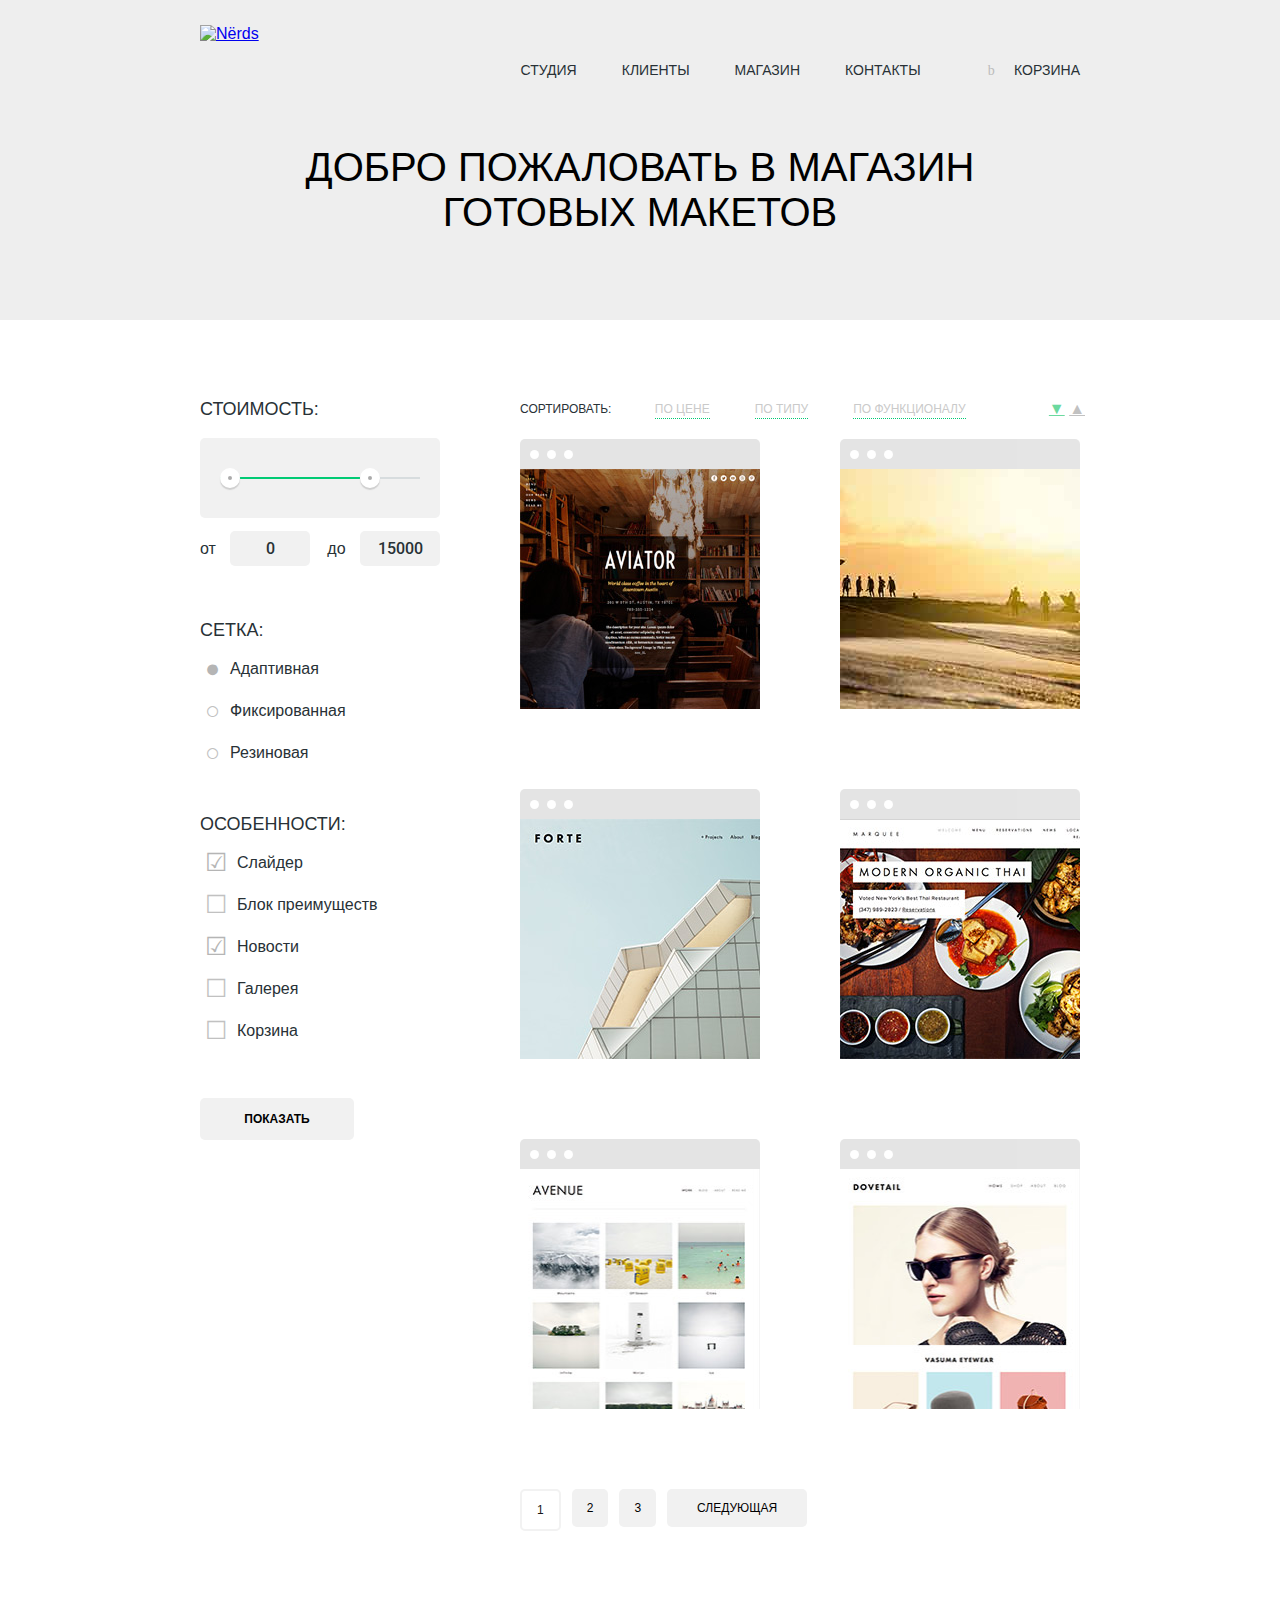
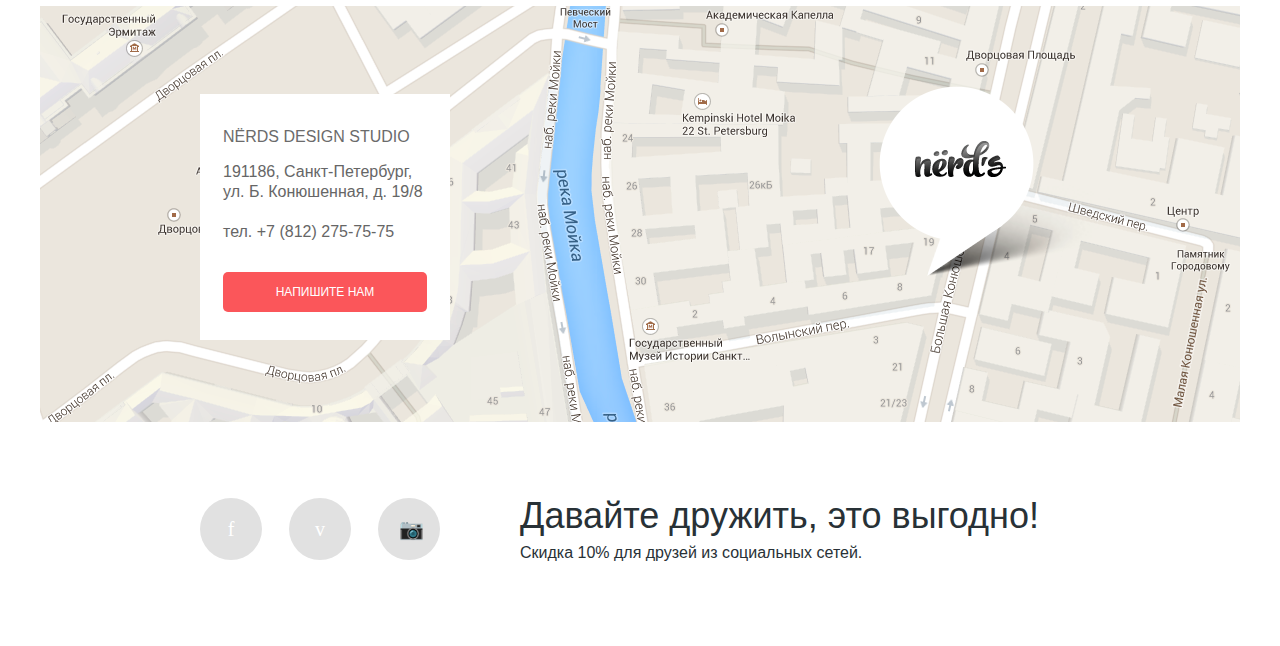
==== commit 4a34ae73: "add minimized styles and scripts" ====
--- a/catalog.html
+++ b/catalog.html
@@ -5,7 +5,7 @@
     <title>Дизайн-студия "Nёrds"</title>
     <link href='https://fonts.googleapis.com/css?family=Roboto:500&amp;subset=latin,cyrillic-ext,latin-ext' rel='stylesheet' type='text/css'>
     <link href="css/normalize.css" rel="stylesheet">
-    <link href="css/style.css" rel="stylesheet">
+    <link href="css/style.min.css" rel="stylesheet">
   </head>
 
   <body>
@@ -21,17 +21,17 @@
               <a href="index.html">Студия</a>
             </li>
             <li>
-              <a href="index.html">Клиенты</a>
+              <a href="#">Клиенты</a>
             </li>
             <li>
               <a href="catalog.html">Магазин</a>
             </li>
             <li>
-              <a href="index.html">Контакты</a>
+              <a href="#">Контакты</a>
             </li>
           </ul>
           <div class="basket">
-            <a href="index.html"><i class="icon-basket"></i>Корзина</a>
+            <a href="#"><i class="icon-basket"></i>Корзина</a>
           </div> 
         </nav>
       </div>
@@ -67,7 +67,7 @@
             <label for="grid-1">Адаптивная</label>
             <input type="radio" id="grid-2" name="grid" value="fixed" >
             <label for="grid-2">Фиксированная</label>
-            <input type="radio" id="grid-3" name="grid" value="fluid" disabled>
+            <input type="radio" id="grid-3" name="grid" value="fluid">
             <label for="grid-3">Резиновая</label>
           </div>
           <div class="features-filter">          
@@ -80,7 +80,7 @@
               <label for="news">Новости</label>
               <input type="checkbox" name="feature-4" id="gallery">
               <label for="gallery">Галерея</label>
-              <input type="checkbox" name="feature-5" id="cart-feature" disabled>
+              <input type="checkbox" name="feature-5" id="cart-feature">
               <label for="cart-feature">Корзина</label>
             </div>
             <input type="submit" value="Показать" class="btn">
@@ -104,8 +104,8 @@
             </ul>
           </div>
           <div class="sorter-indicator">
-            <a class="sorter-desc active"></a>
-            <a class="sorter-asc"></a>
+            <a class="sorter-desc active" href="#"></a>
+            <a class="sorter-asc" href="#"></a>
           </div>
         </div>
 
@@ -240,7 +240,7 @@
           <span class="contact-header">NЁRDS DESIGN STUDIO</span>
           <p class="adress">191186, Санкт-Петербург,<br>
           ул. Б. Конюшенная, д. 19/8</p>
-          <span class="phone">+7 (812) 275-75-75</span>
+          <span class="phone">тел. +7 (812) 275-75-75</span>
           <a class="btn contact-us" href="#">НАПИШИТЕ НАМ</a>
         </section>
       </div>
@@ -288,8 +288,8 @@
       </form>
     </div>
 
-  <script src="http://api-maps.yandex.ru/2.1/?lang=ru_RU" type="text/javascript"></script>
-  <script type="text/javascript" src="js/scripts.js"></script>
+    <script type="text/javascript" src="js/scripts.min.js"></script>
+    <script src="http://api-maps.yandex.ru/2.1/?lang=ru_RU" type="text/javascript"></script>
 
   </body>
 </html>
--- a/css/style.min.css
+++ b/css/style.min.css
@@ -0,0 +1 @@
+@charset "UTF-8";@font-face{font-family:'symbols-nerds';src:url('../font/symbols-nerds.eot?27841936');src:url('../font/symbols-nerds.eot?27841936#iefix') format('embedded-opentype'),url('../font/symbols-nerds.woff?27841936') format('woff'),url('../font/symbols-nerds.ttf?27841936') format('truetype'),url('../font/symbols-nerds.svg?27841936#symbols-nerds') format('svg');font-weight:400;font-style:normal}[class^="icon-"]:before,[class*=" icon-"]:before{font-family:"symbols-nerds";font-style:normal;font-weight:400;speak:none;display:inline-block;text-decoration:inherit;width:1em;margin-right:.2em;text-align:center;font-variant:normal;text-transform:none;line-height:1em;margin-left:.2em}.icon-basket:before{content:'\62'}.icon-facebook:before{content:'\66'}.icon-twitter:before{content:'\74'}.icon-vk:before{content:'\76'}.icon-up-dir:before{content:'\25b2'}.icon-down-dir:before{content:'\25bc'}.icon-circle:before{content:'\25cb'}.icon-circle-dot:before{content:'\25cf'}.icon-check-off:before{content:'\2610'}.icon-check-on:before{content:'\2611'}.icon-instagramm:before{content:'📷'}body{padding:0;margin:0;font-size:16px;color:#283136}body,h1{font-family:'Roboto' 'Arial' sans-serif;font-weight:500}h1{font-size:40px}h2{font-size:36px;line-height:36px}h2,h3{font-family:'Roboto' 'Arial' sans-serif;font-weight:500}h3{font-size:18px;line-height:30px}h3,.btn{text-transform:uppercase}.btn{font-size:12px;font-weight:300;padding:12px 20px;color:#fff;background-color:#00ca74;text-decoration:none;text-align:center;display:block;border-radius:5px}.btn:active{box-shadow:inset 0 3px 0 rgba(0,0,0,.15)}.main-header{padding-top:25px;background-color:#eee}.main-header .container{position:relative}.container{width:880px;margin:0 auto;padding-left:10px;padding-right:10px}.clearfix:after{content:'';display:table;clear:both}.header-logo{width:140px;float:left}.main-menu{padding-top:30px;float:right}.main-menu ul{display:inline-block;vertical-align:top;margin:0;padding:0;font-size:0}.main-menu li{display:inline-block;vertical-align:baseline;padding-right:45px}.main-menu li:last-child{padding-right:0}.basket{display:inline-block;vertical-align:top;width:155px;text-align:right}.basket i{padding-right:13px;padding-left:15px;color:#bcbcbc}.main-menu a{position:relative;font-size:14px;line-height:30px;font-weight:500;color:#283136;padding-bottom:5px;text-decoration:none;text-transform:uppercase}.main-menu li a.active:after{content:'';position:absolute;right:0;bottom:0;left:0;height:2px;background-color:#fb565a;transition-duration:.3s}.main-menu a:hover,.main-menu a:hover i{color:#fb565a}.main-menu a:active{color:#aaa}.main-menu a:active i{color:#d6d6d6}.basket a{position:relative}.basket a.active:after{content:'';position:absolute;right:0;bottom:0;left:0;margin-left:15px;height:2px;background-color:#fb565a;transition-duration:.3s}.slider-block{padding-top:44px;background-color:#eee}.slider,.slide-content{position:relative}.slide-content{min-height:310px;background-repeat:no-repeat;background-position:100% 10px;display:none}.slider input[type='radio']{display:none}.slider-indicator{position:absolute;bottom:85px;left:50%;width:60px;margin-left:-40px;text-align:center;z-index:10}.slider-indicator label{display:inline-block;vertical-align:top;width:4px;height:4px;cursor:pointer;margin:0 3px;border:3px solid #fff;border-radius:50%;background:#fff}.slide-text{padding:30px 0;width:500px}.slide-slogan{margin:0;font-weight:500}.slide-text p{line-height:22px;margin-top:20px;margin-bottom:26px}.slider .btn{background-color:#fb565a;width:200px}.slider .btn:hover{background-color:#d6494d}.slider .btn:focus{background-color:#b63538}.slide-content:nth-child(1){background-image:url("../img/slider-1.png")}.slide-content:nth-child(2){background-image:url("../img/slider-2.png")}.slide-content:nth-child(3){background-image:url("../img/slider-3.png")}#btn-1:checked~.slides .slide-content:nth-child(1),#btn-2:checked~.slides .slide-content:nth-child(2),#btn-3:checked~.slides .slide-content:nth-child(3){display:block}#btn-1:checked~.slider-indicator label[for="btn-1"],#btn-2:checked~.slider-indicator label[for="btn-2"],#btn-3:checked~.slider-indicator label[for="btn-3"]{background-color:#c1c1c1}.main-content{background-color:#fff;padding-bottom:85px}.services-block{border-bottom:2px solid #eee;padding-top:80px;padding-bottom:80px}.service-column{float:left;width:240px;min-height:300px;margin-right:80px}.service-image{width:240px;height:124px;overflow:hidden}.service-image img{max-width:100%}.service-column:nth-child(3){margin-right:0}.service-title{font-size:18px;line-height:31px;margin-top:24px;margin-bottom:10px}.service-column p{font-size:15px;line-height:22px;margin:12px 0 26px}.service-column .btn{display:inline-block;vertical-align:top;padding:12px 40px;font-size:12px;font-weight:300;color:#fff;text-decoration:none;text-transform:uppercase;text-align:center;border-radius:3px}a.order-1{background-color:#fb565a}a.order-1:hover{background-color:#d6494d}a.order-1:focus{background-color:#b63538}a.order-2{background-color:#00ca74}a.order-2:hover{background-color:#01a25e}a.order-2:focus{background-color:#009053}a.order-3{background-color:#efc84a}a.order-3:hover{background-color:#d6ae2c}a.order-3:focus{background-color:#c09b24}.company-description{border-bottom:2px solid #eee;padding-top:60px;padding-bottom:46px}.column-left{float:left;width:580px;min-height:350px}.principals{margin-bottom:40px}.principals h2{font-size:36px;line-height:36px;margin-top:10px;margin-bottom:15px}.principals p{font-size:16px;line-height:25px}.company-description h3{font-size:16px;line-height:22px;padding:0;margin:0 0 25px}.company-description ul{padding:0;margin:0;list-style:none}.company-description li{position:relative;margin-bottom:25px;padding-left:37px}.company-description li:before{content:'';position:absolute;width:25px;height:2px;background-color:#fb565a;top:50%;left:0}.column-right{float:right;width:240px}.main-content-logo{text-align:center;min-height:160px;margin-bottom:30px}.logo-caption{position:relative;padding-top:22px;text-align:center}.caption{position:relative;z-index:10;background:#fff;padding:0 13px}.logo-caption:after{position:absolute;content:"";top:35px;left:0;z-index:0;width:100%;height:2px;background:#eee}.company-description ul{line-height:19px}.partner-block{display:table;width:100%;border-bottom:2px solid #eee}.partner-logo{display:table-cell;text-align:left;width:37%;line-height:160px;padding-top:9px;padding-left:8px}.partner-logo img{vertical-align:middle}.partner-block a{opacity:.2}.partner-block a:hover{opacity:1}.partner-block a:focus{opacity:1}.contacts-block{height:416px;width:100%;background:url("../img/google-map-img.png") center no-repeat}.contacts-block .container{position:relative;z-index:1}.contact-card{position:absolute;width:204px;left:10px;top:88px;padding:28px 23px;font-size:16px;line-height:20px;color:#666;background-color:#fff;z-index:10}.contact-header{text-transform:uppercase;font-size:16px;line-height:30px;color:#6b6b6b}.adress{margin-top:10px;margin-bottom:20px}.phone{display:block;margin-bottom:30px}.contact-us{display:block;background-color:#fb565a;padding:10px 20px}.contact-us:hover{background-color:#d6494d}.contact-us:focus{background-color:#b63538}.main-footer{padding-top:76px;padding-bottom:76px}.footer-social{float:left;width:240px}.footer-social ul{margin:0;padding:0;font-size:0;list-style:none}.footer-social li{display:inline-block;vertical-align:top;margin-right:27px;margin-bottom:10px;line-height:62px;font-size:20px}.footer-social li:nth-child(3n+3){margin-right:0}.social-btn{display:block;width:62px;height:62px;background-color:#e1e1e1;border-radius:50%;text-align:center;text-decoration:none;color:#fff}.social-btn:hover{background-color:#fb565a}.social-btn:active{background-color:#d6494d;box-shadow:inset 0 3px 0 rgba(0,0,0,.15)}.footer-social-slogan{float:right;min-width:560px}.footer-social-slogan h2{margin:0 0 10px}.footer-social-slogan p{margin:0}.main-page-title{background-color:#eee;padding-top:60px;padding-bottom:85px}.big-heading{margin:0;padding:0;font-weight:500;font-size:40px;font-family:'Roboto' 'Arial' sans-serif;text-align:center;color:#000;text-transform:uppercase;line-height:normal}.container-catalog{width:880px;margin:0 auto;padding:80px 10px 75px}.filter-block{width:240px;float:left}.filter-block h2{font-size:18px;line-height:18px;font-weight:500;margin:0 0 20px;text-transform:uppercase}.range-filter{margin-bottom:55px}.range-controls{position:relative;height:41px;padding-top:39px;padding-right:20px;padding-left:20px;margin-bottom:13px;border-radius:5px;background:#f1f1f1}.range-controls .scale{height:2px;background:#d7dcde}.range-controls .bar{width:70%;height:2px;background:#00ca74}.range-controls .toggle{position:absolute;top:30px;left:0;width:4px;height:4px;cursor:pointer;border:8px solid #fff;border-radius:50%;background:#ababab;box-shadow:0 2px 1px 0 #cfcfcf}.range-controls .toggle-min{left:20px}.range-controls .toggle-max{left:160px}.price-controls{font-size:0}.price-controls label{font-size:16px;font-weight:500;display:inline-block;vertical-align:baseline;width:50%}.max-price{text-align:right}.price-controls input{font-family:'Roboto','Arial',sans-serif;font-size:16px;width:60px;margin-left:10px;padding:8px 10px;text-align:center;color:#283136;border:none;border-radius:5px;outline:none;background:#f1f1f1}.grid-filter{margin-bottom:30px}.features-filter{margin-bottom:35px}.grid-filter input[type='radio'],.features-filter input[type='checkbox']{display:none}input[type='radio']+label,input[type='checkbox']+label{display:inline-block;vertical-align:top;width:100%;line-height:20px;font-size:16px;margin-bottom:22px;color:#283136s;cursor:pointer;padding-left:5px}input[type='checkbox']+label:hover,input[type='radio']+label:hover{color:#000}input[type='checkbox']:disabled+label,input[type='radio']:disabled+label{color:#bbbdbe}input[type='checkbox']:disabled+label:before,input[type='radio']:disabled+label:before{color:#eaeaea}input[type='radio']+label:before{content:'\25cb';margin-right:10px}input[type='radio']+label:before,input[type='checkbox']+label:before{font-family:'symbols-nerds';display:inline-block;vertical-align:top;font-size:25px;color:#c1c1c1}input[type='checkbox']+label:before{content:'\2610';width:24px;margin-right:8px}input[type='radio']:checked+label:before{content:'\25cf';display:inline-block;vertical-align:top;font-size:25px;color:#b5b5b5}input[type='checkbox']:checked+label:before{content:'\2611';display:inline-block;vertical-align:top;width:24px;margin-right:8px;font-size:25px;color:#b5b5b5}input[type='radio']+label:hover:before,input[type='checkbox']+label:hover:before{color:#b5b5b5}.filter-block .btn{display:inline-block;vertical-align:top;width:154px;padding:12px 0;font-size:12px;font-weight:700;line-height:18px;text-decoration:none;text-transform:uppercase;text-align:center;color:#000;background-color:#f1f1f1;border:none;outline:none;cursor:pointer}.filter-block .btn:hover{background-color:#e5e5e5}.filter-block .btn:active{background-color:#d5d5d5;box-shadow:inset 0 3px 0 rgba(0,0,0,.15)}.catalog-block{width:560px;float:right}.sorter-panel{float:left;max-width:480px;margin-bottom:20px;font-size:12px;line-height:18px;font-weight:500;text-transform:uppercase}.sorter-panel ul{display:inline-block;vertical-align:top;margin:0;padding:0;font-size:0;list-style:none}.sort{padding-right:40px}.sorter-panel li{display:inline-block;vertical-align:top;font-size:12px;padding-right:45px;line-height:18px}.sorter-panel li:last-child{padding-right:0}.sorter-panel a:hover{color:#000;border-bottom:1px solid #00ca74}.sorter-panel a:active{color:#000;border-bottom:none}.sorter-panel a:active .sorter-indicator{color:#000}.sorter-panel a{display:block;text-decoration:none;color:#cacaca;border-bottom:1px dotted #00ca74}.sorter-indicator{float:right;max-width:40px;margin-right:-5px}.sorter-desc:after{content:'\25bc'}.sorter-asc:after{content:'\25b2'}.sorter-indicator a{color:#c1c1c1}.sorter-indicator a.active{color:#6bd99f}.sorter-indicator a:active{color:#000}.catalog-items{font-size:0}.layout-item{position:relative;display:inline-block;vertical-align:top;border-radius:3px;width:240px;margin-right:80px;margin-bottom:80px;text-align:center}.layout-item:hover .top-strip{opacity:.5}.layout-item:nth-child(2n){margin-right:0}.top-strip{height:30px;line-height:30px;padding:0 10px;border-radius:5px 5px 0 0;text-align:left;font-size:0;background-color:#000;opacity:.1}.top-strip-dot{display:inline-block;vertical-align:middle;text-align:left;width:9px;height:9px;border-radius:50%;background-color:#fff;margin-right:8px}.layout-image{overflow:hidden}.layout-image img{width:240px;height:240px}.layout-price{position:absolute;box-sizing:border-box;width:200px;height:200px;top:50px;left:50%;margin-left:-100px;padding:30px 10px;background-color:#fff;display:none}.layout-item:hover .hidden{display:block}.layout-discription{min-height:90px;margin-bottom:10px;margin-top:3px}.layout-price-title{display:block;margin:0 auto;font-weight:500;font-size:18px;line-height:24px;color:#000;text-transform:uppercase}.layout-price p{margin:0 auto;font-size:14px;line-height:18px;padding-top:10px;color:#283136}.layout-price p,.layout-price .price{font-weight:500;font-family:'Roboto' 'Arial' sans-serif;text-align:center}.layout-price .price{display:inline-block;vertical-align:middle;min-width:140px;height:38px;padding:0;font-size:18px;line-height:38px;color:#fff;background-color:#fb565a;text-transform:uppercase}.layout-price .price:hover{background-color:#d6494d}.layout-price .price:active{background-color:#b63538;box-shadow:inset 0 3px 0 rgba(0,0,0,.15)}.pages{padding:0;margin:0;font-size:0;list-style:none}.page{display:inline-block;vertical-align:top;margin-right:11px;padding:10px 15px;font-weight:500;font-size:12px;line-height:18px;font-family:'Roboto' 'Arial' sans-serif;color:#000;text-transform:uppercase;text-decoration:none;background-color:#f1f1f1;border-radius:5px}.page.next{padding:10px 30px}.page:hover{background-color:#e5e5e5}.page:active{background-color:#d5d5d5;box-shadow:inset 0 3px 0 rgba(0,0,0,.15)}.page.active,.page.active:hover,.page.active:active{background-color:#fff;border:2px solid #f1f1f1;opacity:.9}.modal-content-close{position:absolute;top:6px;right:6px;width:41px;height:41px;font-size:0;background:#fb565a url(../img/icon-close.png) no-repeat center;border:0;background-position:50% 50%;border-radius:50%;cursor:pointer;outline:none}.modal-content-close:hover{background-color:#fb565a}.modal-content-close:active{text-decoration:none;background-color:#d6494d;box-shadow:inset 0 3px 0 rgba(0,0,0,.15)}.form-fields{width:460px;font-weight:500;font-size:16px;line-height:18px;color:#000}.col-left{width:220px;float:left}.col-right{width:220px;float:right}.form-fields input[type="text"]::-webkit-input-placeholder{color:#000}.form-fields input[type="text"]:-moz-placeholder,.form-fields input[type="text"]::-moz-placeholder{color:#000}.form-fields input[type="text"]:-ms-input-placeholder{color:#000}.form-fields textarea::-webkit-input-placeholder{color:#000}.form-fields textarea::-moz-placeholder{color:#000}.form-fields textarea:-ms-input-placeholder{color:#000}.form-fields input[type="text"]{margin-bottom:22px}.form-fields input[type="text"],.form-fields textarea{width:100%;margin-top:10px;box-sizing:border-box;padding:8px 14px;font-size:12px;line-height:18px;color:#000;text-transform:uppercase;background:#fff;border:2px solid #d7dcde;outline:none}.form-fields textarea{height:113px;margin-bottom:48px}.form-fields input[type="text"]:hover,.form-fields textarea:hover{border:2px solid #a2a9ac}.form-fields input[type="text"]:focus,.form-fields textarea:focus{border:2px solid #56bffb}.modal-content{position:fixed;top:40px;left:50%;box-sizing:border-box;margin-left:-315px;margin-top:230px;width:630px;padding:55px 90px 45px 80px;background-color:#fff;box-shadow:0 20px 40px rgba(0,1,1,.7);display:none;z-index:50}.modal-content .btn{font-size:12px;font-weight:500;padding:10px 0;line-height:18px;font-family:'Roboto' 'Arial' sans-serif;vertical-align:top;border:none;outline:none}.modal-content .submit{color:#fff6f6;background-color:#fb565a}.modal-content .submit:hover{color:#fff6f6;background-color:#d6494d}.modal-content.submit:active{color:#fff6f6;background-color:#b63538;box-shadow:inset 0 3px 0 rgba(0,0,0,.15)}.modal-content .cancel{color:#000;background-color:#f1f1f1}.modal-content .cancel:hover{color:#000;background-color:#e5e5e5}.modal-content .cancel:active{color:#000;background-color:#d5d5d5;box-shadow:inset 0 3px 0 rgba(0,0,0,.15)}@-webkit-keyframes bounce{0%{transform:translateY(-2000px)}70%{transform:translateY(30px)}90%{transform:translateY(-10px)}100%{transform:translateY(0)}}@keyframes bounce{0%{transform:translateY(-2000px)}70%{transform:translateY(30px)}90%{transform:translateY(-10px)}100%{transform:translateY(0)}}.modal-content-show{display:block;-webkit-animation:bounce .6s;animation:bounce .6s}@keyframes shake{0%,100%{transform:translateX(0)}10%,30%,50%,70%,90%{transform:translateX(-10px)}20%,40%,60%,80%{transform:translateX(10px)}}@-webkit-keyframes shake{0%,100%{transform:translateX(0)}10%,30%,50%,70%,90%{transform:translateX(-10px)}20%,40%,60%,80%{transform:translateX(10px)}}.modal-error{-webkit-animation:shake .8s;animation:shake .3s}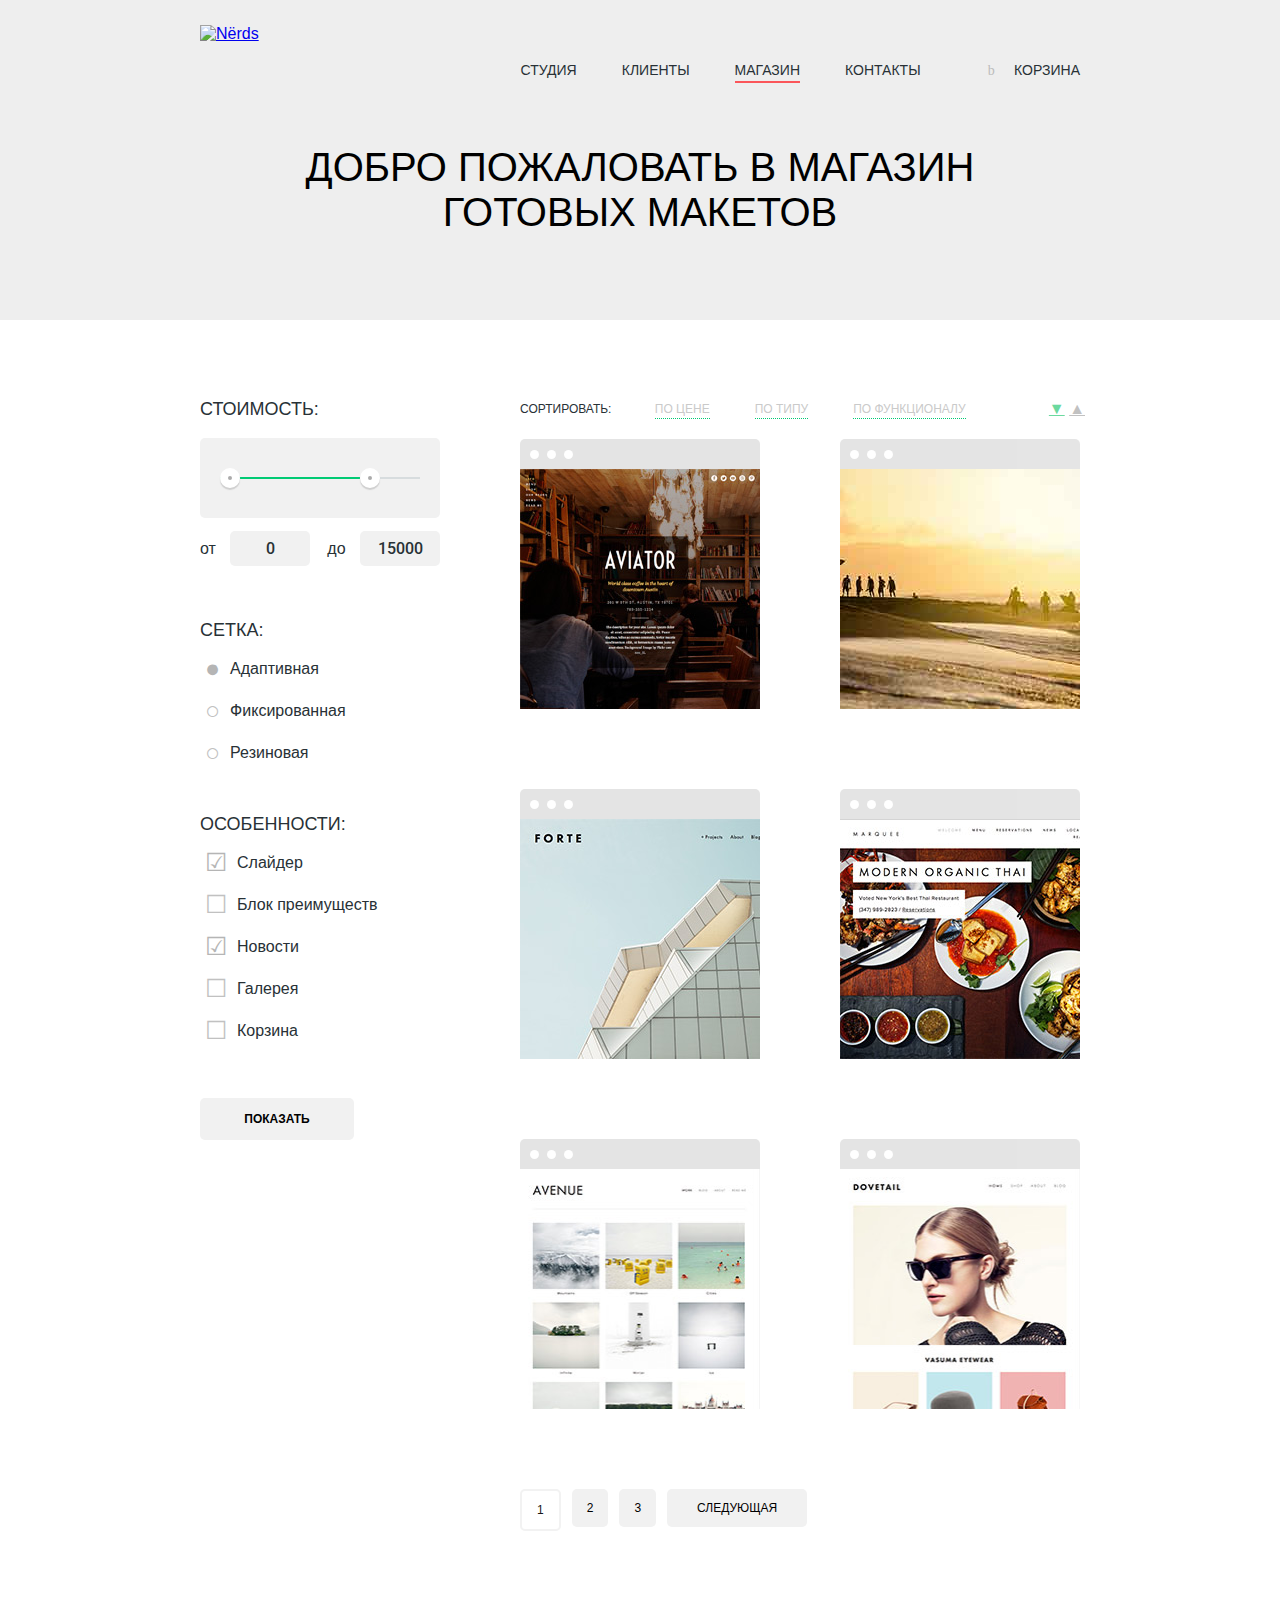
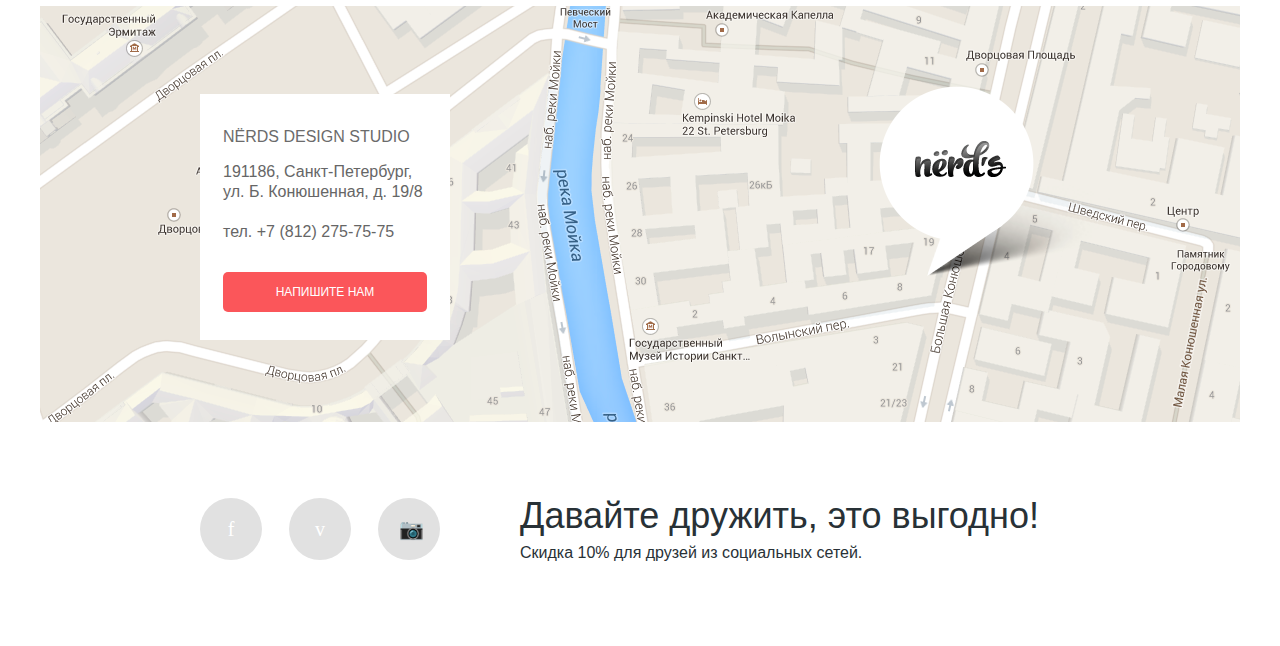
==== commit d033d0e9: "changed according to criteria" ====
--- a/catalog.html
+++ b/catalog.html
@@ -5,7 +5,7 @@
     <title>Дизайн-студия "Nёrds"</title>
     <link href='https://fonts.googleapis.com/css?family=Roboto:500&amp;subset=latin,cyrillic-ext,latin-ext' rel='stylesheet' type='text/css'>
     <link href="css/normalize.css" rel="stylesheet">
-    <link href="css/style.min.css" rel="stylesheet">
+    <link href="css/style.css" rel="stylesheet">
   </head>
 
   <body>
@@ -24,7 +24,7 @@
               <a href="#">Клиенты</a>
             </li>
             <li>
-              <a href="catalog.html">Магазин</a>
+              <a class="active" href="catalog.html">Магазин</a>
             </li>
             <li>
               <a href="#">Контакты</a>
@@ -288,8 +288,8 @@
       </form>
     </div>
 
+    <script src="http://api-maps.yandex.ru/2.1/?lang=ru_RU" type="text/javascript"></script>
     <script type="text/javascript" src="js/scripts.min.js"></script>
-    <script src="http://api-maps.yandex.ru/2.1/?lang=ru_RU" type="text/javascript"></script>
 
   </body>
 </html>
--- a/css/style.css
+++ b/css/style.css
@@ -0,0 +1,1451 @@
+web
+@charset "UTF-8";
+
+ @font-face {
+  font-family: 'symbols-nerds';
+  src: url('../font/symbols-nerds.eot?27841936');
+  src: url('../font/symbols-nerds.eot?27841936#iefix') format('embedded-opentype'),
+       url('../font/symbols-nerds.woff?27841936') format('woff'),
+       url('../font/symbols-nerds.ttf?27841936') format('truetype'),
+       url('../font/symbols-nerds.svg?27841936#symbols-nerds') format('svg');
+  font-weight: normal;
+  font-style: normal;
+}
+/* Chrome hack: SVG is rendered more smooth in Windozze. 100% magic, uncomment if you need it. */
+/* Note, that will break hinting! In other OS-es font will be not as sharp as it could be */
+/*
+@media screen and (-webkit-min-device-pixel-ratio:0) {
+  @font-face {
+    font-family: 'symbols-nerds';
+    src: url('../font/symbols-nerds.svg?27841936#symbols-nerds') format('svg');
+  }
+}
+*/
+ 
+ [class^="icon-"]:before, [class*=" icon-"]:before {
+  font-family: "symbols-nerds";
+  font-style: normal;
+  font-weight: normal;
+  speak: none;
+ 
+  display: inline-block;
+  text-decoration: inherit;
+  width: 1em;
+  margin-right: .2em;
+  text-align: center;
+  /* opacity: .8; */
+ 
+  /* For safety - reset parent styles, that can break glyph codes*/
+  font-variant: normal;
+  text-transform: none;
+     
+  /* fix buttons height, for twitter bootstrap */
+  line-height: 1em;
+ 
+  /* Animation center compensation - margins should be symmetric */
+  /* remove if not needed */
+  margin-left: .2em;
+ 
+  /* you can be more comfortable with increased icons size */
+  /* font-size: 120%; */
+ 
+  /* Uncomment for 3D effect */
+  /* text-shadow: 1px 1px 1px rgba(127, 127, 127, 0.3); */
+}
+ 
+.icon-basket:before { content: '\62'; } /* 'b' */
+.icon-facebook:before { content: '\66'; } /* 'f' */
+.icon-twitter:before { content: '\74'; } /* 't' */
+.icon-vk:before { content: '\76'; } /* 'v' */
+.icon-up-dir:before { content: '\25b2'; } /* '▲' */
+.icon-down-dir:before { content: '\25bc'; } /* '▼' */
+.icon-circle:before { content: '\25cb'; } /* '○' */
+.icon-circle-dot:before { content: '\25cf'; } /* '●' */
+.icon-check-off:before { content: '\2610'; } /* '☐' */
+.icon-check-on:before { content: '\2611'; } /* '☑' */
+.icon-instagramm:before { content: '📷'; } /* '\1f4f7' */
+ 
+ /*INDEX-page styles*/
+
+body {
+    padding: 0;
+    margin: 0;
+    font-family: 'Roboto' 'Arial' sans-serif;
+    font-weight: 500;
+    font-size: 16px;
+
+    color: #283136;
+}
+
+h1 {
+    font-family: 'Roboto' 'Arial' sans-serif;
+    font-size: 40px;
+    font-weight: 500;
+}
+
+h2 {
+    font-family: 'Roboto' 'Arial' sans-serif;
+    font-size: 36px;
+    line-height: 36px;
+    font-weight: 500;
+}
+
+h3 {
+    font-family: 'Roboto' 'Arial' sans-serif;
+    font-size: 18px;
+    line-height: 30px;
+    font-weight: 500;
+    text-transform: uppercase;
+
+}
+
+.btn {
+    font-size: 12px;
+    font-weight: 300;
+    padding: 12px 20px;
+    color: #ffffff;
+    background-color: #00ca74;
+    text-decoration: none;
+    text-transform: uppercase;
+    text-align: center;
+    display: block;
+    border-radius: 5px;
+}
+
+.btn:active {
+
+    box-shadow: inset 0 3px 0 rgba(0, 0, 0, 0.15);
+}
+
+
+/*header*/
+
+.main-header {
+    padding-top: 25px;
+    background-color: #eeeeee;
+}
+
+.main-header .container {
+    position: relative;
+}
+
+.container {
+    width: 880px;
+    margin: 0 auto;
+    padding-left: 10px;
+    padding-right: 10px;
+
+}
+
+.clearfix:after {
+    content: '';
+    display: table;
+    clear: both;
+}
+
+.header-logo {
+    width: 140px;
+    float: left;
+}
+
+.main-menu {
+    
+    padding-top: 30px;
+    float: right;
+}
+
+.main-menu ul {
+    display: inline-block;
+    vertical-align: top;
+    margin: 0;
+    padding: 0;
+    font-size: 0px;
+}
+
+.main-menu li {
+    display: inline-block;
+    vertical-align: baseline;
+    padding-right: 45px;
+}
+
+.main-menu li:last-child{
+    padding-right: 0px;
+} 
+
+.basket {
+    display: inline-block;
+    vertical-align: top;
+    width: 155px;
+    text-align: right;
+}
+.basket i {
+    padding-right: 13px;
+    padding-left: 15px;
+    color:#bcbcbc;
+}
+
+.main-menu a {
+    position: relative;
+    font-size: 14px;
+    line-height: 30px;
+    font-weight:500;
+    color: #283136;
+    padding-bottom: 5px;
+    text-decoration: none;
+    text-transform: uppercase;
+}
+
+.main-menu a:hover {
+    color: #fb565a;
+}
+
+ .main-menu a:active {
+     color: #aaaaaa;
+}
+
+.main-menu a.active:after {
+   content: '';
+   position: absolute;
+   right: 0;
+   bottom: 0;
+   left: 0;
+   height: 2px;
+   background-color: #fb565a;
+   transition-duration: 0.3s;
+ }
+
+.main-menu a.active:hover a:after {
+     display: none;
+}
+
+ .main-menu a:hover a.active:after {
+    
+}
+
+ .main-menu a:active a.active:after {
+     display: none; 
+}
+
+ .main-menu a:hover i {
+     color: #fb565a;
+ }
+ 
+
+ .main-menu a:active i {
+     color:  #d6d6d6;
+ }
+ 
+.basket a {
+    position: relative;
+ }
+
+.basket a.active:after {
+    content: '';
+    position: absolute;
+    right: 0;
+    bottom: 0;
+    left: 0;
+    margin-left: 15px;
+    height: 2px;
+    background-color: #fb565a;
+    transition-duration: 0.3s;
+ }
+
+/*slider*/
+
+.slider-block {
+    padding-top: 44px;
+    background-color: #eeeeee;
+}
+.slider {
+    position: relative;
+}
+
+.slide-content {
+    min-height: 310px;
+    position: relative;
+    background-repeat: no-repeat;
+    background-position: 100% 10px;
+    display: none;
+
+}
+
+.slider input[type='radio'] {
+    display: none;
+}
+
+.slider-indicator {   
+    position: absolute;
+    bottom: 85px;
+    left:50%;
+    width: 60px;
+    margin-left: -40px;   
+    text-align: center;
+    z-index: 10;  
+}
+
+.slider-indicator label {
+    display: inline-block;
+    vertical-align: top;
+    width: 4px;
+    height: 4px;
+    cursor: pointer;
+    margin: 0 3px;    
+    border: 3px solid white;
+    border-radius: 50%;
+    background: #ffffff;
+}
+
+.slide-text {
+    padding: 30px 0;
+    width: 500px;
+}
+
+.slide-slogan {
+    margin:0;
+    font-weight: 500;
+}
+
+.slide-text p {
+    line-height: 22px;
+    margin-top: 20px;
+    margin-bottom: 26px;
+}
+
+.slider .btn {
+    background-color: #fb565a;
+    width: 200px;
+}
+
+.slider .btn:hover {
+    background-color: #d6494d;
+}
+
+.slider .btn:focus{
+    background-color: #b63538;
+}
+.slide-content:nth-child(1) {
+    background-image: url("../img/slider-1.png");
+
+}
+
+.slide-content:nth-child(2) {
+    background-image: url("../img/slider-2.png");
+}
+    
+.slide-content:nth-child(3) {
+    background-image:  url("../img/slider-3.png");    
+}
+
+#btn-1:checked ~ .slides .slide-content:nth-child(1) {
+    display: block;
+}
+#btn-2:checked ~ .slides .slide-content:nth-child(2) {
+    display: block;
+}
+#btn-3:checked ~ .slides .slide-content:nth-child(3) {
+    display: block;
+}
+#btn-1:checked ~ .slider-indicator label[for="btn-1"] {
+    background-color: #c1c1c1;
+}
+#btn-2:checked ~ .slider-indicator label[for="btn-2"] {
+    background-color: #c1c1c1;
+}
+#btn-3:checked ~ .slider-indicator label[for="btn-3"] {
+    background-color: #c1c1c1;
+}
+ 
+
+/*main page*/
+
+.main-content {
+    background-color: #ffffff;
+    padding-bottom: 85px;
+}
+.services-block {
+    border-bottom: 2px solid #eeeeee;
+    padding-top: 80px;
+    padding-bottom: 80px;
+}
+
+.service-column {
+    float: left;
+    width: 240px;
+    min-height: 300px;
+    margin-right: 80px;    
+}
+
+.service-image {
+    width: 240px;
+    height: 124px;
+    overflow: hidden;
+}
+
+.service-image img {
+  max-width: 100%;
+}
+
+.service-column:nth-child(3) {
+    margin-right: 0px;
+}
+
+.service-title {
+    font-size: 18px;
+    line-height: 31px;
+    margin-top:24px;
+    margin-bottom: 10px;
+}
+.service-column p {
+    font-size: 15px;
+    line-height: 22px;
+    margin: 0;
+    margin-top: 12px;
+    margin-bottom: 26px;
+}
+
+.service-column .btn{
+    display: inline-block;
+    vertical-align: top;
+    padding: 12px 40px;
+    font-size: 12px;
+    font-weight: 300;    
+    color: #ffffff;
+    text-decoration: none;
+    text-transform: uppercase;
+    text-align: center;
+    border-radius: 3px;
+    
+}
+
+a.order-1 {
+    background-color: #fb565a;
+
+}  
+
+a.order-1:hover {
+    background-color: #d6494d;
+}
+
+a.order-1:focus{
+    background-color: #b63538;
+}
+
+a.order-2 {
+    background-color: #00ca74;
+
+}  
+
+a.order-2:hover {
+    background-color: #01a25e;
+}
+
+a.order-2:focus{
+    background-color: #009053;
+}
+a.order-3 {
+    background-color: #efc84a;
+
+}  
+
+a.order-3:hover {
+    background-color: #d6ae2c;
+}
+
+a.order-3:focus{
+    background-color: #c09b24;
+}
+
+.company-description {
+    border-bottom: 2px solid #eeeeee;
+    padding-top: 60px;
+    padding-bottom: 46px;
+}
+
+.column-left{ 
+    float: left;
+    width: 580px;
+    min-height: 350px;
+}
+.principals {
+    margin-bottom: 40px;
+}
+.principals h2 {
+    font-size: 36px;
+    line-height: 36px;
+    margin-top: 10px;
+    margin-bottom: 15px;
+}
+.principals p {
+    font-size: 16px;
+    line-height: 25px;
+}
+
+.company-description  h3 {
+    font-size: 16px;
+    line-height: 22px;
+    margin: 0;
+    padding: 0;
+    margin-bottom: 25px;
+}
+
+.company-description  ul {
+    padding: 0;
+    margin: 0;
+    list-style: none;
+}
+
+.company-description li {
+    position:relative;
+    margin-bottom: 25px;
+    padding-left: 37px;
+}
+
+.company-description li:before {
+    content:'';
+    position: absolute;
+    width:25px;
+    height: 2px;
+    background-color: #fb565a;
+    top:50%;
+    left:0;
+}
+
+.column-right {
+    float: right;
+    width: 240px;
+}
+
+.main-content-logo {
+    text-align: center;
+    min-height: 160px;
+    margin-bottom: 30px;  
+}
+
+.logo-caption {
+    position: relative;
+    padding-top: 22px;
+    text-align: center;
+}
+
+.caption {
+    position: relative;
+    z-index: 10;
+    background: white;
+    padding: 0 13px;
+}
+
+.logo-caption:after {
+    position: absolute;
+    content: "";
+    top: 35px;
+    left: 0;
+    z-index: 0;
+    width: 100%;
+    height: 2px;
+    background: #eeeeee;
+}
+
+.company-description ul {
+    line-height: 19px
+}
+
+.partner-block {
+    display: table;
+    height: 160px;
+    width: 100%;
+    border-bottom: 2px solid #eeeeee;  
+}
+
+.partner-logo {
+    display: table-cell;
+    text-align: left;
+    width: 37%;
+    vertical-align: middle;
+    padding-top: 9px;    
+    padding-left: 8px;
+}
+
+.partner-logo img {
+    vertical-align: middle;
+}
+
+.partner-block a{
+    opacity: 0.2;
+}
+
+.partner-block a:hover{
+    opacity: 1;
+}
+.partner-block a:focus{
+    opacity: 1;
+}
+
+/*contacts block*/
+
+.contacts-block {
+    height: 416px;
+    width: 100%;
+    background: url("../img/google-map-img.png") center no-repeat;
+}
+
+.contacts-block .container {
+    position: relative;  
+    z-index: 1;      
+}
+
+ .contact-card {
+    position: absolute;
+    width: 204px;
+    left: 10px;
+    top: 88px;
+    padding: 28px 23px;
+    font-size: 16px;
+    line-height: 20px;
+    color: #666666;
+    background-color: #ffffff;
+    z-index: 10;
+}
+ 
+.contact-header {
+    text-transform: uppercase;
+    font-size: 16px;
+    line-height: 30px;
+    color: #6b6b6b;
+}
+
+.adress {
+    margin-top: 10px;
+    margin-bottom: 20px;
+}
+
+.phone {
+    display: block;
+    margin-bottom: 30px;
+
+}
+.contact-us {
+    display: block;
+    background-color: #fb565a;
+    padding: 10px 20px;
+}
+
+.contact-us:hover {
+    background-color: #d6494d;
+}
+
+.contact-us:focus{
+    background-color: #b63538;
+}
+
+
+/*footer*/
+
+.main-footer {
+    padding-top: 76px;
+    padding-bottom: 76px;
+}
+
+.footer-social {
+     float: left;
+     width: 240px;
+ }
+
+.footer-social ul {
+    margin: 0;
+    padding: 0;
+    font-size: 0;
+    list-style: none;
+}
+
+ .footer-social li {
+    display: inline-block;
+    vertical-align: top;
+    margin-right: 27px; 
+    margin-bottom: 10px;   
+    line-height: 62px;
+    font-size: 20px;
+}
+
+ .footer-social li:nth-child(3n+3) {
+    margin-right: 0px;
+ }
+
+.social-btn {
+    display: block;
+    width: 62px;
+    height: 62px;
+    background-color: #e1e1e1;
+    border-radius: 50%;
+    text-align: center;
+    text-decoration: none;
+    color: #ffffff;
+}
+
+.social-btn:hover {
+    background-color: #fb565a;
+}
+
+.social-btn:active{
+    background-color: #d6494d;    
+    box-shadow: inset 0 3px 0 rgba(0, 0, 0, 0.15);
+}
+
+.footer-social-slogan {
+    float: right;  
+    min-width: 560px;
+}
+
+.footer-social-slogan h2 {
+    margin: 0px;
+    margin-bottom: 10px;
+}
+.footer-social-slogan p {
+    margin: 0px;
+}
+
+
+/*CATALOG-page styles*/
+
+.main-page-title{
+    background-color: #eeeeee;
+    padding-top: 60px;
+    padding-bottom: 85px;
+}
+
+.big-heading {
+    margin:0;
+    padding:0;
+    font-weight: 500;
+    font-size: 40px;
+    font-family: 'Roboto' 'Arial' sans-serif;
+    text-align: center;
+    color: #000000;
+    text-transform: uppercase;
+    line-height: normal;
+}
+
+.container-catalog {
+    width: 880px;
+    margin: 0 auto;
+    padding-left: 10px;
+    padding-right: 10px;
+    padding-top: 80px;
+    padding-bottom: 75px;
+}
+
+.filter-block {
+    width: 240px;
+    float: left;
+}
+.filter-block h2 {
+    font-size: 18px;
+    line-height: 18px;
+    font-weight: 500;
+    margin: 0;
+    margin-bottom: 20px;
+    text-transform: uppercase;
+}
+
+.range-filter {
+    margin-bottom: 55px;
+}
+.range-controls {
+    position: relative;
+    height: 41px;
+    padding-top: 39px;
+    padding-right: 20px;
+    padding-left: 20px;
+    margin-bottom: 13px;
+    border-radius: 5px;
+    background: #f1f1f1;
+}
+
+.range-controls .scale {
+    height: 2px;
+    background: #d7dcde;
+}
+
+.range-controls .bar {
+    width: 70%;
+    height: 2px;
+    background: #00ca74;
+}
+
+.range-controls .toggle {
+    position: absolute;
+    top: 30px;
+    left: 0px;
+    width: 4px;
+    height: 4px;
+    cursor: pointer;
+    border: 8px solid #fff;
+    border-radius: 50%;
+    background: #ababab;
+    box-shadow: 0 2px 1px 0 #cfcfcf;
+}
+
+.range-controls .toggle-min {
+    left: 20px;
+}
+
+.range-controls .toggle-max {
+    left: 160px;
+}
+
+.price-controls {
+    font-size: 0;
+}
+
+.price-controls label {
+    font-size: 16px;
+    font-weight: 500;
+    display: inline-block;
+    vertical-align: baseline;
+    width: 50%;
+}
+
+.max-price {
+    text-align: right;
+}
+
+.price-controls input {
+    font-family: 'Roboto', 'Arial', sans-serif;
+    font-size: 16px;
+    width: 60px;
+    margin-left: 10px;
+    padding: 8px 10px;
+    text-align: center;
+    color: #283136;
+    border: none;
+    border-radius: 5px;
+    outline: none;
+    background: #f1f1f1;
+}
+
+.grid-filter {
+    margin-bottom: 30px;
+}
+
+.features-filter {
+    margin-bottom: 35px;
+}
+
+.grid-filter input[type='radio'],
+.features-filter input[type='checkbox'] {
+    display: none;
+}
+
+input[type='radio'] + label,
+input[type='checkbox'] + label  {  
+    display: inline-block;
+    vertical-align: top;
+    width: 100%;
+    line-height: 20px;
+    font-size: 16px;    
+    margin-bottom: 22px;
+    color: #283136s;
+    cursor: pointer;
+    padding-left: 5px
+}
+
+input[type='checkbox'] + label:hover,
+input[type='radio'] + label:hover {
+    color: #000000;
+}
+
+input[type='checkbox']:disabled + label,
+input[type='radio']:disabled + label {
+    color: #bbbdbe;
+}
+
+input[type='checkbox']:disabled + label:before,
+input[type='radio']:disabled + label:before {
+    color: #eaeaea;
+}
+
+input[type='radio'] + label:before {
+    font-family: 'symbols-nerds';
+    content: '\25cb';
+    display: inline-block;
+    vertical-align: top;
+    font-size: 25px;
+    margin-right: 10px;
+    color: #c1c1c1;
+}
+
+input[type='checkbox'] + label:before {
+    font-family: 'symbols-nerds';
+    content: '\2610';
+    width: 24px;
+    display: inline-block;
+    vertical-align: top;
+    font-size: 25px;
+    margin-right: 8px;
+    color: #c1c1c1;
+}
+
+input[type='radio']:checked + label:before {
+    content: '\25cf';
+    display: inline-block;
+    vertical-align: top;
+    font-size: 25px;   
+    color: #b5b5b5;
+}
+
+input[type='checkbox']:checked + label:before {   
+    content: '\2611';
+    display: inline-block;
+    vertical-align: top;
+    width: 24px;
+    margin-right: 8px;    
+    font-size: 25px;   
+    color: #b5b5b5;    
+}
+
+input[type='radio'] + label:hover:before,
+input[type='checkbox'] + label:hover:before  {
+    color: #b5b5b5;
+}
+
+.filter-block .btn {
+    display: inline-block;
+    vertical-align: top;
+    width: 154px;    
+    padding: 12px 0;
+    font-size: 12px;
+    font-weight: 700;
+    line-height: 18px;
+    text-decoration: none;
+    text-transform: uppercase;
+    text-align: center;
+    color: #000000;
+    background-color: #f1f1f1;
+    border: none;
+    outline: none;
+    cursor: pointer;
+}
+
+.filter-block .btn:hover{
+    background-color: #e5e5e5;
+}
+
+.filter-block .btn:active{
+    background-color: #d5d5d5;
+    box-shadow: inset 0 3px 0 rgba(0, 0, 0, 0.15);
+}
+
+
+/*catalog-block*/
+
+.catalog-block {
+    width: 560px;
+    float: right;
+}
+
+.sorter-panel {
+    float: left;
+    max-width: 480px;
+    margin-bottom: 20px;
+    font-size: 12px;
+    line-height: 18px;
+    font-weight: 500;
+    text-transform: uppercase;
+}
+
+.sorter-panel ul {
+    display: inline-block;
+    vertical-align: top;
+    margin: 0;
+    padding: 0;    
+    font-size: 0;
+    list-style: none;
+}
+
+.sort {
+    padding-right: 40px;
+}
+
+.sorter-panel  li {
+    display: inline-block;
+    vertical-align: top;
+    font-size: 12px;
+    padding-right: 45px;
+    line-height: 18px;
+    
+}
+
+.sorter-panel  li:last-child {
+    padding-right: 0px;
+}
+.sorter-panel  a:hover {
+    color: #000000;
+    border-bottom: 1px solid #00ca74;
+}
+
+.sorter-panel  a:active {
+    color: #000000;
+    border-bottom: none;    
+}
+
+.sorter-panel  a:active .sorter-indicator {
+    color: #000000;
+}
+
+.sorter-panel a {
+    display: block;
+    text-decoration: none;
+    color: #cacaca;
+    border-bottom: 1px dotted #00ca74;
+}
+
+.sorter-indicator {
+    float: right;
+    max-width: 40px;
+    margin-right: -5px;
+}
+
+.sorter-desc:after {
+    content:'\25bc';
+}
+
+.sorter-asc:after {
+    content:'\25b2';
+}
+
+.sorter-indicator a {
+     color: #c1c1c1;   
+}
+
+.sorter-indicator a.active {
+    color: #6bd99f;
+}
+
+.sorter-indicator a:active {
+    color: #000000;
+} 
+
+
+/*catalog-items block*/
+
+.catalog-items {
+    font-size: 0;
+}
+.layout-item {
+    position: relative;
+    display: inline-block;
+    vertical-align: top;
+    border-radius: 3px;
+    width: 240px;
+    margin-right: 80px;
+    margin-bottom: 80px;
+    text-align: center;
+}
+
+.layout-item:hover .top-strip {
+   opacity: 0.5;
+}
+
+.layout-item:nth-child(2n) {
+    margin-right: 0;
+}
+
+.top-strip {
+    height: 30px;
+    line-height: 30px;
+    padding: 0 10px;
+    border-radius: 5px 5px 0 0;
+    text-align: left;
+    font-size: 0;
+    background-color: #000000;
+    opacity: 0.1;
+}
+
+.top-strip-dot {
+    display: inline-block;
+    vertical-align: middle;
+    text-align: left;
+    width: 9px;
+    height: 9px;
+    border-radius: 50%;
+    background-color: #ffffff;
+    margin-right: 8px;
+}
+
+.layout-image{
+    overflow: hidden;
+}
+
+.layout-image img {
+    width: 240px;
+    height: 240px;
+}
+
+.layout-price {
+    position: absolute;
+    box-sizing: border-box;
+    width: 200px;
+    height: 200px;
+    top: 50px;
+    left: 50%;
+    margin-left: -100px;
+    padding: 30px 10px;
+    background-color: #ffffff;
+    display: none;
+}
+
+.layout-item:hover .hidden{
+   display: block;
+}
+
+.layout-discription {
+    min-height: 90px;
+    margin-bottom: 10px;
+    margin-top: 3px;
+}
+.layout-price-title {
+    display: block;
+    margin: 0 auto;
+    font-weight: 500;
+    font-size: 18px;
+    line-height: 24px;
+    color: #000000;
+    text-transform: uppercase;
+}
+
+.layout-price p{
+    margin: 0 auto;
+    font-weight: 500;
+    font-size: 14px;
+    line-height: 18px;
+    padding-top: 10px;
+    font-family: 'Roboto' 'Arial' sans-serif;
+    text-align: center;
+    color: #283136;
+}
+
+ .layout-price .price{
+    display: inline-block;
+    vertical-align: middle;
+    min-width: 140px;
+    height: 38px;
+    padding:0;
+    font-weight: 500;
+    font-size: 18px;
+    line-height: 38px;
+    font-family: 'Roboto' 'Arial' sans-serif;
+    text-align: center;
+    color: #ffffff;
+    background-color: #fb565a;
+    text-transform: uppercase;
+}
+
+.layout-price .price:hover {
+    background-color: #d6494d;
+}
+
+.layout-price .price:active{
+    background-color: #b63538;
+    box-shadow: inset 0 3px 0 rgba(0, 0, 0, 0.15);
+}
+
+ /*pagination*/
+ .pages {
+   padding:0;
+   margin:0; 
+   font-size: 0;
+   list-style: none;
+ }
+
+ .page {
+   display: inline-block;
+   vertical-align: top;
+   margin-right: 11px;
+   padding: 10px 15px;  
+   font-weight: 500;
+   font-size: 12px;
+   line-height: 18px;
+   font-family: 'Roboto' 'Arial' sans-serif; 
+   color: #000000;
+   text-transform: uppercase;
+   text-decoration: none; 
+   background-color: #f1f1f1;
+   border-radius: 5px;
+ }
+ 
+ .page.next {
+   padding: 10px 30px;
+ }
+ 
+ .page:hover {
+   background-color: #e5e5e5;
+ }
+ 
+ .page:active {
+   background-color: #d5d5d5;
+   box-shadow: inset 0 3px 0 rgba(0, 0, 0, 0.15);
+ }
+ 
+ .page.active,
+ .page.active:hover,
+ .page.active:active {
+    
+    background-color: #ffffff;
+    border: 2px solid #f1f1f1;
+    opacity: 0.9; 
+ }
+
+  /*modal-content block styles*/
+
+ .modal-content {
+    position: absolute;
+    top: 40px;
+    left: 50%;
+    box-sizing: border-box;
+    margin-left: -315px;
+    margin-top: 250px;
+    width: 630px;
+    padding-left: 80px;
+    padding-right: 90px;
+    padding-top: 55px;
+    padding-bottom: 45px;
+    background-color: #ffffff;
+    box-shadow: 0 20px 40px rgba(0,1,1,0.7);
+    display: none;
+}
+
+ .modal-content-close {
+    position: absolute;
+    top: 6px;
+    right: 6px;
+    width: 41px;
+    height: 41px; 
+    font-size: 0; 
+    background: #fb565a url(../img/icon-close.png) no-repeat center;
+    border: 0;
+    background-position: 50% 50%;
+    border-radius: 50%;
+    cursor: pointer;
+    outline: none;
+ }
+
+ .modal-content-close:hover {
+    background-color: #fb565a;
+ }
+ 
+ .modal-content-close:active {
+    text-decoration: none;
+    background-color: #d6494d;
+    box-shadow: inset 0 3px 0 rgba(0, 0, 0, 0.15);
+}
+
+.form-fields {
+    width: 460px;
+    font-weight: 500;
+    font-size: 16px;
+    line-height: 18px;
+    color: #000000;
+}
+
+.col-left {
+    width: 220px;
+    float: left; 
+}
+
+.col-right {
+    width: 220px;
+    float: right; 
+}
+
+.form-fields input[type="text"]::-webkit-input-placeholder {
+   color: black;
+}
+
+.form-fields input[type="text"]:-moz-placeholder { /* Firefox 18- */
+   color: black;  
+}
+
+.form-fields input[type="text"]::-moz-placeholder {  /* Firefox 19+ */
+   color: black;  
+}
+
+.form-fields input[type="text"]:-ms-input-placeholder {  
+   color: black;  
+}
+
+
+.form-fields textarea::-webkit-input-placeholder {
+   color: black;
+}
+
+.form-fields textarea::-moz-placeholder { /* Firefox 18- */
+   color: black;  
+}
+
+.form-fields textarea::-moz-placeholder {  /* Firefox 19+ */
+   color: black;  
+}
+
+.form-fields textarea:-ms-input-placeholder {  
+   color: black;  
+}
+
+.form-fields input[type="text"],
+.form-fields textarea {
+    width: 100%;
+    margin-top: 10px;
+    margin-bottom: 22px;
+    box-sizing: border-box;
+    padding: 8px 14px;
+
+    font-size: 12px;
+    line-height: 18px;
+    color: #000000;
+    text-transform: uppercase; 
+
+    background: #ffffff;
+    border: 2px solid #d7dcde;
+    outline: none;
+}
+
+.form-fields textarea {
+    height: 113px;
+    margin-bottom: 48px;
+}
+
+.form-fields input[type="text"]:hover,
+.form-fields textarea:hover {
+    border: 2px solid #a2a9ac;
+}
+
+.form-fields input[type="text"]:focus,
+.form-fields textarea:focus {
+    border: 2px solid #56bffb;
+}
+
+.modal-content {
+    position: fixed;
+    top: 40px;
+    left: 50%;
+    box-sizing: border-box;
+    margin-left: -315px;
+    margin-top: 230px;
+    width: 630px;
+    padding-left: 80px;
+    padding-right: 90px;
+    padding-top: 55px;
+    padding-bottom: 45px;
+    background-color: #ffffff;
+    box-shadow: 0 20px 40px rgba(0,1,1,0.7);
+    display: none;
+    z-index:50;
+}
+.modal-content .btn {
+    font-size: 12px;
+    font-weight: 500;
+    padding: 10px 0;
+    line-height: 18px;
+    font-family: 'Roboto' 'Arial' sans-serif;
+    vertical-align: top;
+    border: none;
+    outline: none;
+}
+ 
+.modal-content .submit {
+    color: #fff6f6;
+    background-color: #fb565a ;
+  }
+
+.modal-content .submit:hover {
+    color: #fff6f6;
+    background-color: #d6494d;
+ }
+ 
+.modal-content.submit:active {
+    color: #fff6f6;
+    background-color: #b63538;
+    box-shadow: inset 0 3px 0 rgba(0, 0, 0, 0.15);
+ }
+ 
+.modal-content .cancel{
+    color: #000000;
+    background-color: #f1f1f1;
+}
+
+.modal-content .cancel:hover{
+    color: #000000;
+    background-color: #e5e5e5;
+}
+
+.modal-content .cancel:active{
+    color: #000000;
+    background-color: #d5d5d5;
+    box-shadow: inset 0 3px 0 rgba(0, 0, 0, 0.15);
+}
+ 
+ @-webkit-keyframes bounce {
+  0% {
+    transform: translateY(-2000px);
+  }
+  70% {
+    transform: translateY(30px);
+  }
+  90% {
+    transform: translateY(-10px);
+  }
+  100% {
+    transform: translateY(0);
+  }
+}
+
+@keyframes bounce {
+  0% {
+    transform: translateY(-2000px);
+  }
+  70% {
+    transform: translateY(30px);
+  }
+  90% {
+    transform: translateY(-10px);
+  }
+  100% {
+    transform: translateY(0);
+  }
+}
+
+.modal-content-show {
+  
+  display: block;
+  -webkit-animation: bounce 0.6s;
+  animation: bounce 0.6s;
+}
+
+@keyframes shake {
+  0%, 100% {
+    transform: translateX(0);
+  }
+  10%, 30%, 50%, 70%, 90% {
+    transform: translateX(-10px);
+  }
+  20%, 40%, 60%, 80% {
+    transform: translateX(10px);
+  }
+}
+
+@-webkit-keyframes shake {
+  0%, 100% {
+    transform: translateX(0);
+  }
+  10%, 30%, 50%, 70%, 90% {
+    transform: translateX(-10px);
+  }
+  20%, 40%, 60%, 80% {
+    transform: translateX(10px);
+  }
+}
+
+.modal-error {
+  -webkit-animation: shake 0.8s;
+  animation: shake 0.3s;
+}
+
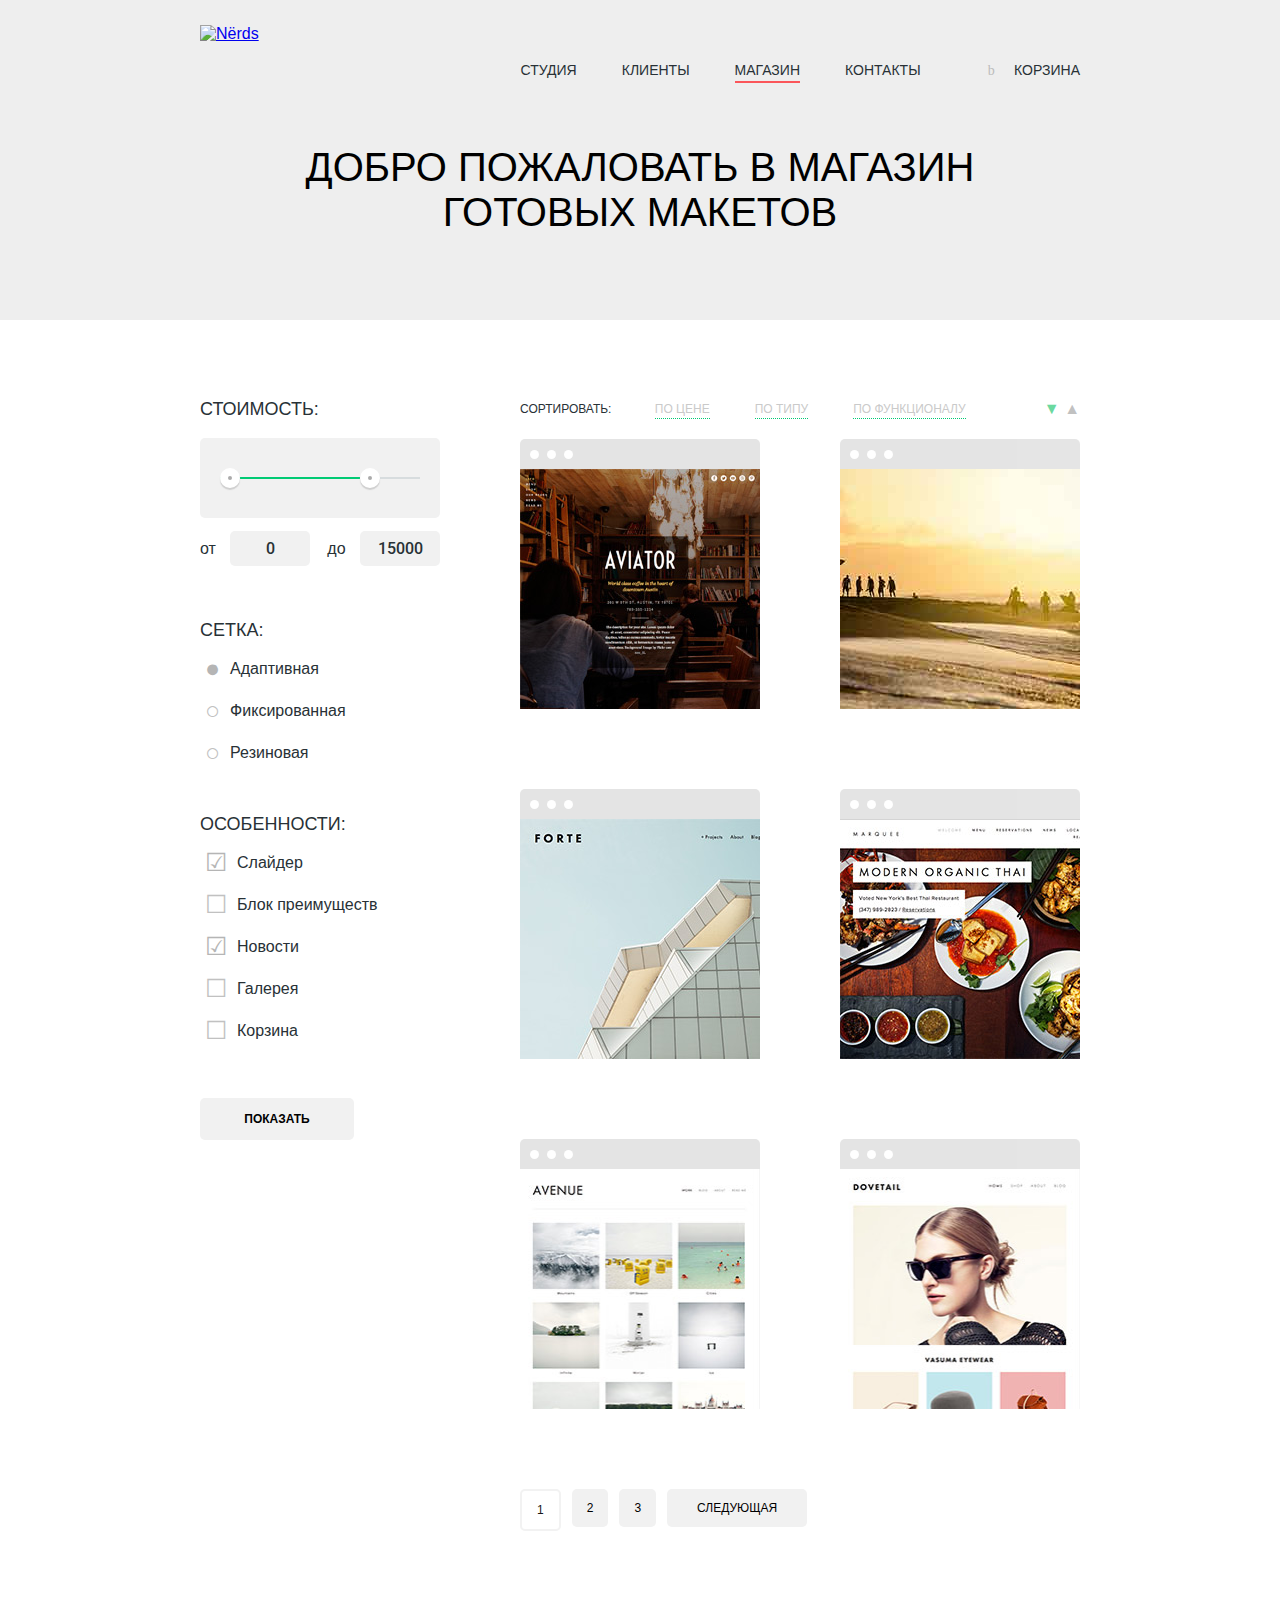
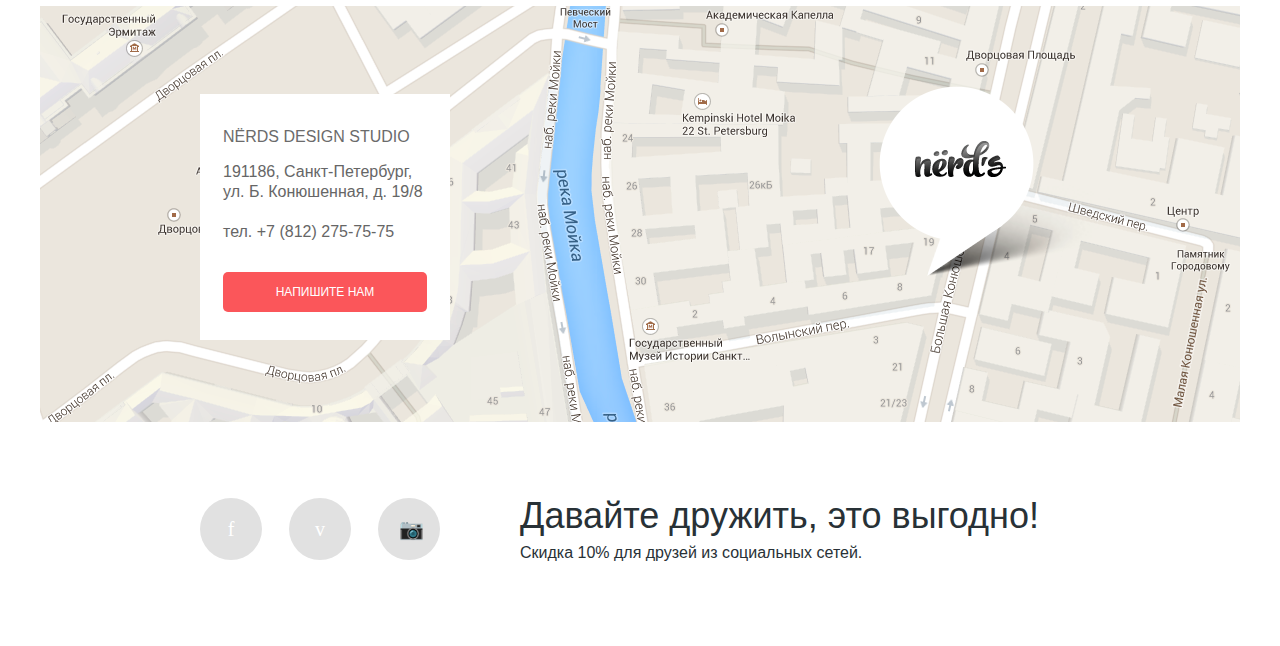
==== commit abff8c4f: "the very final check" ====
--- a/catalog.html
+++ b/catalog.html
@@ -3,9 +3,9 @@
   <head>
     <meta charset="utf-8">
     <title>Дизайн-студия "Nёrds"</title>
-    <link href='https://fonts.googleapis.com/css?family=Roboto:500&amp;subset=latin,cyrillic-ext,latin-ext' rel='stylesheet' type='text/css'>
+    <link href="https://fonts.googleapis.com/css?family=Roboto:500&amp;subset=latin,cyrillic-ext,latin-ext" rel="stylesheet" type="text/css">
     <link href="css/normalize.css" rel="stylesheet">
-    <link href="css/style.css" rel="stylesheet">
+    <link href="css/style.min.css" rel="stylesheet">
   </head>
 
   <body>
--- a/css/style.min.css
+++ b/css/style.min.css
@@ -0,0 +1 @@
+@charset 'UTF-8';@font-face{font-family:'symbols-nerds';src:url('../font/symbols-nerds.eot?27841936');src:url('../font/symbols-nerds.eot?27841936#iefix') format('embedded-opentype'),url('../font/symbols-nerds.woff?27841936') format('woff'),url('../font/symbols-nerds.ttf?27841936') format('truetype'),url('../font/symbols-nerds.svg?27841936#symbols-nerds') format('svg');font-weight:400;font-style:normal}[class^='icon-']:before,[class*=' icon-']:before{font-family:'symbols-nerds';font-style:normal;font-weight:400;speak:none;display:inline-block;text-decoration:inherit;width:1em;margin-right:.2em;text-align:center;font-variant:normal;text-transform:none;line-height:1em;margin-left:.2em}.icon-basket:before{content:'\62'}.icon-facebook:before{content:'\66'}.icon-twitter:before{content:'\74'}.icon-vk:before{content:'\76'}.icon-up-dir:before{content:'\25b2'}.icon-down-dir:before{content:'\25bc'}.icon-circle:before{content:'\25cb'}.icon-circle-dot:before{content:'\25cf'}.icon-check-off:before{content:'\2610'}.icon-check-on:before{content:'\2611'}.icon-instagramm:before{content:'📷'}body{padding:0;margin:0;font-size:16px;color:#283136}body,h1{font-family:'Roboto' 'Arial' sans-serif;font-weight:500}h1{font-size:40px}h2{font-size:36px;line-height:36px}h2,h3{font-family:'Roboto' 'Arial' sans-serif;font-weight:500}h3{font-size:18px;line-height:30px}h3,.btn{text-transform:uppercase}.btn{font-size:12px;font-weight:300;padding:12px 20px;color:#fff;background-color:#00ca74;text-decoration:none;text-align:center;display:block;border-radius:5px}.btn:active{box-shadow:inset 0 3px 0 rgba(0,0,0,.15)}.main-header{padding-top:25px;background-color:#eee}.main-header .container{position:relative}.container{width:880px;margin:0 auto;padding-left:10px;padding-right:10px}.clearfix:after{content:'';display:table;clear:both}.header-logo{width:140px;float:left}.main-menu{padding-top:30px;float:right}.main-menu ul{display:inline-block;vertical-align:top;margin:0;padding:0;font-size:0}.main-menu li{display:inline-block;vertical-align:baseline;padding-right:45px}.main-menu li:last-child{padding-right:0}.basket{display:inline-block;vertical-align:top;width:155px;text-align:right}.basket i{padding-right:13px;padding-left:15px;color:#bcbcbc}.main-menu a{position:relative;font-size:14px;line-height:30px;font-weight:500;color:#283136;padding-bottom:5px;text-decoration:none;text-transform:uppercase}.main-menu a:hover{color:#fb565a}.main-menu a:active{color:#aaa}.main-menu a.active:after{content:'';position:absolute;right:0;bottom:0;left:0;height:2px;background-color:#fb565a;transition-duration:.3s}.main-menu a:hover:after{display:none}.main-menu a:active:after{display:none}.main-menu a:hover i{color:#fb565a}.main-menu a:active i{color:#d6d6d6}.basket a{position:relative}.basket a.active:after{content:'';position:absolute;right:0;bottom:0;left:0;margin-left:15px;height:2px;background-color:#fb565a}.slider-block{padding-top:44px;background-color:#eee}.slider,.slide-content{position:relative}.slide-content{min-height:310px;background-repeat:no-repeat;background-position:100% 10px;display:none}.slider input[type='radio']{display:none}.slider-indicator{position:absolute;bottom:85px;left:50%;width:60px;margin-left:-40px;text-align:center;z-index:10}.slider-indicator label{display:inline-block;vertical-align:top;width:4px;height:4px;cursor:pointer;margin:0 3px;border:3px solid #fff;border-radius:50%;background:#fff}.slide-text{padding:30px 0;width:500px}.slide-slogan{margin:0;font-weight:500}.slide-text p{line-height:22px;margin-top:20px;margin-bottom:26px}.slider .btn{background-color:#fb565a;width:200px}.slider .btn:hover{background-color:#d6494d}.slider .btn:focus{background-color:#b63538}.slide-content:nth-child(1){background-image:url('../img/slider-1.png')}.slide-content:nth-child(2){background-image:url('../img/slider-2.png')}.slide-content:nth-child(3){background-image:url('../img/slider-3.png')}#btn-1:checked~.slides .slide-content:nth-child(1),#btn-2:checked~.slides .slide-content:nth-child(2),#btn-3:checked~.slides .slide-content:nth-child(3){display:block}#btn-1:checked~.slider-indicator label[for='btn-1'],#btn-2:checked~.slider-indicator label[for='btn-2'],#btn-3:checked~.slider-indicator label[for='btn-3']{background-color:#c1c1c1}.main-content{background-color:#fff;padding-bottom:85px}.services-block{border-bottom:2px solid #eee;padding-top:80px;padding-bottom:80px}.service-column{float:left;width:240px;min-height:300px;margin-right:80px}.service-image{width:240px;height:124px;overflow:hidden}.service-image img{max-width:100%}.service-column:nth-child(3){margin-right:0}.service-title{font-size:18px;line-height:31px;margin-top:24px;margin-bottom:10px}.service-column p{font-size:15px;line-height:22px;margin:12px 0 26px}.service-column .btn{display:inline-block;vertical-align:top;padding:12px 40px;font-size:12px;font-weight:300;color:#fff;text-decoration:none;text-transform:uppercase;text-align:center;border-radius:3px}a.order-1{background-color:#fb565a}a.order-1:hover{background-color:#d6494d}a.order-1:focus{background-color:#b63538}a.order-2{background-color:#00ca74}a.order-2:hover{background-color:#01a25e}a.order-2:focus{background-color:#009053}a.order-3{background-color:#efc84a}a.order-3:hover{background-color:#d6ae2c}a.order-3:focus{background-color:#c09b24}.company-description{border-bottom:2px solid #eee;padding-top:60px;padding-bottom:46px}.column-left{float:left;width:580px;min-height:350px}.principals{margin-bottom:40px}.principals h2{font-size:36px;line-height:36px;margin-top:10px;margin-bottom:15px}.principals p{font-size:16px;line-height:25px}.company-description h3{font-size:16px;line-height:22px;padding:0;margin:0 0 25px}.company-description ul{padding:0;margin:0;list-style:none}.company-description li{position:relative;margin-bottom:25px;padding-left:37px}.company-description li:before{content:'';position:absolute;width:25px;height:2px;background-color:#fb565a;top:50%;left:0}.column-right{float:right;width:240px}.main-content-logo{text-align:center;min-height:160px;margin-bottom:30px}.logo-caption{position:relative;padding-top:22px;text-align:center}.caption{position:relative;z-index:10;background:#fff;padding:0 13px}.logo-caption:after{position:absolute;content:'';top:35px;left:0;z-index:0;width:100%;height:2px;background:#eee}.company-description ul{line-height:19px}.partner-block{display:table;height:160px;width:100%;border-bottom:2px solid #eee}.partner-logo{display:table-cell;text-align:left;width:37%;padding-top:9px;padding-left:8px}.partner-logo,.partner-logo img{vertical-align:middle}.partner-block a{opacity:.2}.partner-block a:hover{opacity:1}.partner-block a:focus{opacity:1}.contacts-block{height:416px;width:100%;background:url('../img/google-map-img.png') center no-repeat}.contacts-block .container{position:relative;z-index:1}.contact-card{position:absolute;width:204px;left:10px;top:88px;padding:28px 23px;font-size:16px;line-height:20px;color:#666;background-color:#fff;z-index:10}.contact-header{text-transform:uppercase;font-size:16px;line-height:30px;color:#6b6b6b}.adress{margin-top:10px;margin-bottom:20px}.phone{display:block;margin-bottom:30px}.contact-us{display:block;background-color:#fb565a;padding:10px 20px}.contact-us:hover{background-color:#d6494d}.contact-us:focus{background-color:#b63538}.main-footer{padding-top:76px;padding-bottom:76px}.footer-social{float:left;width:240px}.footer-social ul{margin:0;padding:0;font-size:0;list-style:none}.footer-social li{display:inline-block;vertical-align:top;margin-right:27px;margin-bottom:10px;line-height:62px;font-size:20px}.footer-social li:nth-child(3n+3){margin-right:0}.social-btn{display:block;width:62px;height:62px;background-color:#e1e1e1;border-radius:50%;text-align:center;text-decoration:none;color:#fff}.social-btn:hover{background-color:#fb565a}.social-btn:active{background-color:#d6494d;box-shadow:inset 0 3px 0 rgba(0,0,0,.15)}.footer-social-slogan{float:right;min-width:560px}.footer-social-slogan h2{margin:0 0 10px}.footer-social-slogan p{margin:0}.main-page-title{background-color:#eee;padding-top:60px;padding-bottom:85px}.big-heading{margin:0;padding:0;font-weight:500;font-size:40px;font-family:'Roboto' 'Arial' sans-serif;text-align:center;color:#000;text-transform:uppercase;line-height:normal}.container-catalog{width:880px;margin:0 auto;padding:80px 10px 75px}.filter-block{width:240px;float:left}.filter-block h2{font-size:18px;line-height:18px;font-weight:500;margin:0 0 20px;text-transform:uppercase}.range-filter{margin-bottom:55px}.range-controls{position:relative;height:41px;padding-top:39px;padding-right:20px;padding-left:20px;margin-bottom:13px;border-radius:5px;background:#f1f1f1}.range-controls .scale{height:2px;background:#d7dcde}.range-controls .bar{width:70%;height:2px;background:#00ca74}.range-controls .toggle{position:absolute;top:30px;left:0;width:4px;height:4px;cursor:pointer;border:8px solid #fff;border-radius:50%;background:#ababab;box-shadow:0 2px 1px 0 #cfcfcf}.range-controls .toggle-min{left:20px}.range-controls .toggle-max{left:160px}.price-controls{font-size:0}.price-controls label{font-size:16px;font-weight:500;display:inline-block;vertical-align:baseline;width:50%}.max-price{text-align:right}.price-controls input{font-family:'Roboto','Arial',sans-serif;font-size:16px;width:60px;margin-left:10px;padding:8px 10px;text-align:center;color:#283136;border:none;border-radius:5px;outline:none;background:#f1f1f1}.grid-filter{margin-bottom:30px}.features-filter{margin-bottom:35px}.grid-filter input[type='radio'],.features-filter input[type='checkbox']{display:none}input[type='radio']+label,input[type='checkbox']+label{display:inline-block;vertical-align:top;width:100%;line-height:20px;font-size:16px;margin-bottom:22px;color:#283136s;cursor:pointer;padding-left:5px}input[type='checkbox']+label:hover,input[type='radio']+label:hover{color:#000}input[type='checkbox']:disabled+label,input[type='radio']:disabled+label{color:#bbbdbe}input[type='checkbox']:disabled+label:before,input[type='radio']:disabled+label:before{color:#eaeaea}input[type='radio']+label:before{content:'\25cb';margin-right:10px}input[type='radio']+label:before,input[type='checkbox']+label:before{font-family:'symbols-nerds';display:inline-block;vertical-align:top;font-size:25px;color:#c1c1c1}input[type='checkbox']+label:before{content:'\2610';width:24px;margin-right:8px}input[type='radio']:checked+label:before{content:'\25cf';display:inline-block;vertical-align:top;font-size:25px;color:#b5b5b5}input[type='checkbox']:checked+label:before{content:'\2611';display:inline-block;vertical-align:top;width:24px;margin-right:8px;font-size:25px;color:#b5b5b5}input[type='radio']+label:hover:before,input[type='checkbox']+label:hover:before{color:#b5b5b5}.filter-block .btn{display:inline-block;vertical-align:top;width:154px;padding:12px 0;font-size:12px;font-weight:700;line-height:18px;text-decoration:none;text-transform:uppercase;text-align:center;color:#000;background-color:#f1f1f1;border:none;outline:none;cursor:pointer}.filter-block .btn:hover{background-color:#e5e5e5}.filter-block .btn:active{background-color:#d5d5d5;box-shadow:inset 0 3px 0 rgba(0,0,0,.15)}.catalog-block{width:560px;float:right}.sorter-panel{float:left;max-width:480px;margin-bottom:20px;font-size:12px;line-height:18px;font-weight:500;text-transform:uppercase}.sorter-panel ul{display:inline-block;vertical-align:top;margin:0;padding:0;font-size:0;list-style:none}.sort{padding-right:40px}.sorter-panel li{display:inline-block;vertical-align:top;font-size:12px;padding-right:45px;line-height:18px}.sorter-panel li:last-child{padding-right:0}.sorter-panel a:hover{color:#000;border-bottom:1px solid #00ca74}.sorter-panel a:active{color:#000;border-bottom:none}.sorter-panel a:active .sorter-indicator{color:#000}.sorter-panel a{display:block;text-decoration:none;color:#cacaca;border-bottom:1px dotted #00ca74}.sorter-indicator{float:right;max-width:40px}.sorter-desc:after{content:'\25bc'}.sorter-asc:after{content:'\25b2'}.sorter-indicator a{color:#c1c1c1;text-decoration:none}.sorter-indicator a.active{color:#6bd99f}.sorter-indicator a:active{color:#000}.sorter-indicator a:after{border-bottom:0}.catalog-items{font-size:0}.layout-item{position:relative;display:inline-block;vertical-align:top;border-radius:3px;width:240px;margin-right:80px;margin-bottom:80px;text-align:center}.layout-item:hover .top-strip{opacity:.5}.layout-item:nth-child(2n){margin-right:0}.top-strip{height:30px;line-height:30px;padding:0 10px;border-radius:5px 5px 0 0;text-align:left;font-size:0;background-color:#000;opacity:.1}.top-strip-dot{display:inline-block;vertical-align:middle;text-align:left;width:9px;height:9px;border-radius:50%;background-color:#fff;margin-right:8px}.layout-image{overflow:hidden}.layout-image img{width:240px;height:240px}.layout-price{position:absolute;box-sizing:border-box;width:200px;height:200px;top:50px;left:50%;margin-left:-100px;padding:30px 10px;background-color:#fff;display:none}.layout-item:hover .hidden{display:block}.layout-discription{min-height:90px;margin-bottom:10px;margin-top:3px}.layout-price-title{display:block;margin:0 auto;font-weight:500;font-size:18px;line-height:24px;color:#000;text-transform:uppercase}.layout-price p{margin:0 auto;font-size:14px;line-height:18px;padding-top:10px;color:#283136}.layout-price p,.layout-price .price{font-weight:500;font-family:'Roboto' 'Arial' sans-serif;text-align:center}.layout-price .price{display:inline-block;vertical-align:middle;min-width:140px;height:38px;padding:0;font-size:18px;line-height:38px;color:#fff;background-color:#fb565a;text-transform:uppercase}.layout-price .price:hover{background-color:#d6494d}.layout-price .price:active{background-color:#b63538;box-shadow:inset 0 3px 0 rgba(0,0,0,.15)}.pages{padding:0;margin:0;font-size:0;list-style:none}.page{display:inline-block;vertical-align:top;margin-right:11px;padding:10px 15px;font-weight:500;font-size:12px;line-height:18px;font-family:'Roboto' 'Arial' sans-serif;color:#000;text-transform:uppercase;text-decoration:none;background-color:#f1f1f1;border-radius:5px}.page.next{padding:10px 30px}.page:hover{background-color:#e5e5e5}.page:active{background-color:#d5d5d5;box-shadow:inset 0 3px 0 rgba(0,0,0,.15)}.page.active,.page.active:hover,.page.active:active{background-color:#fff;border:2px solid #f1f1f1;opacity:.9}.modal-content-close{position:absolute;top:6px;right:6px;width:41px;height:41px;font-size:0;background:#fb565a url(../img/icon-close.png) no-repeat center;border:0;background-position:50% 50%;border-radius:50%;cursor:pointer;outline:none}.modal-content-close:hover{background-color:#fb565a}.modal-content-close:active{text-decoration:none;background-color:#d6494d;box-shadow:inset 0 3px 0 rgba(0,0,0,.15)}.form-fields{width:460px;font-weight:500;font-size:16px;line-height:18px;color:#000}.col-left{width:220px;float:left}.col-right{width:220px;float:right}.form-fields input[type='text']::-webkit-input-placeholder{color:#000}.form-fields input[type='text']:-moz-placeholder,.form-fields input[type='text']::-moz-placeholder{color:#000}.form-fields input[type='text']:-ms-input-placeholder{color:#000}.form-fields textarea::-webkit-input-placeholder{color:#000}.form-fields textarea::-moz-placeholder{color:#000}.form-fields textarea:-ms-input-placeholder{color:#000}.form-fields input[type='text']{margin-bottom:22px}.form-fields input[type='text'],.form-fields textarea{width:100%;margin-top:10px;box-sizing:border-box;padding:8px 14px;font-size:12px;line-height:18px;color:#000;text-transform:uppercase;background:#fff;border:2px solid #d7dcde;outline:none}.form-fields textarea{height:113px;margin-bottom:48px}.form-fields input[type='text']:hover,.form-fields textarea:hover{border:2px solid #a2a9ac}.form-fields input[type='text']:focus,.form-fields textarea:focus{border:2px solid #56bffb}.modal-content{position:fixed;top:40px;left:50%;box-sizing:border-box;margin-left:-315px;margin-top:0;width:630px;padding:55px 90px 45px 80px;background-color:#fff;box-shadow:0 20px 40px rgba(0,1,1,.7);display:none;z-index:50}.modal-content .btn{font-size:12px;font-weight:500;padding:10px 0;line-height:18px;font-family:'Roboto' 'Arial' sans-serif;vertical-align:top;border:none;outline:none}.modal-content .submit{color:#fff6f6;background-color:#fb565a}.modal-content .submit:hover{color:#fff6f6;background-color:#d6494d}.modal-content.submit:active{color:#fff6f6;background-color:#b63538;box-shadow:inset 0 3px 0 rgba(0,0,0,.15)}.modal-content .cancel{color:#000;background-color:#f1f1f1}.modal-content .cancel:hover{color:#000;background-color:#e5e5e5}.modal-content .cancel:active{color:#000;background-color:#d5d5d5;box-shadow:inset 0 3px 0 rgba(0,0,0,.15)}@-webkit-keyframes bounce{0%{transform:translateY(-2000px)}70%{transform:translateY(30px)}90%{transform:translateY(-10px)}100%{transform:translateY(0)}}@keyframes bounce{0%{transform:translateY(-2000px)}70%{transform:translateY(30px)}90%{transform:translateY(-10px)}100%{transform:translateY(0)}}.modal-content-show{display:block;-webkit-animation:bounce .6s;animation:bounce .6s}@keyframes shake{0%,100%{transform:translateX(0)}10%,30%,50%,70%,90%{transform:translateX(-10px)}20%,40%,60%,80%{transform:translateX(10px)}}@-webkit-keyframes shake{0%,100%{transform:translateX(0)}10%,30%,50%,70%,90%{transform:translateX(-10px)}20%,40%,60%,80%{transform:translateX(10px)}}.modal-error{-webkit-animation:shake .8s;animation:shake .3s}